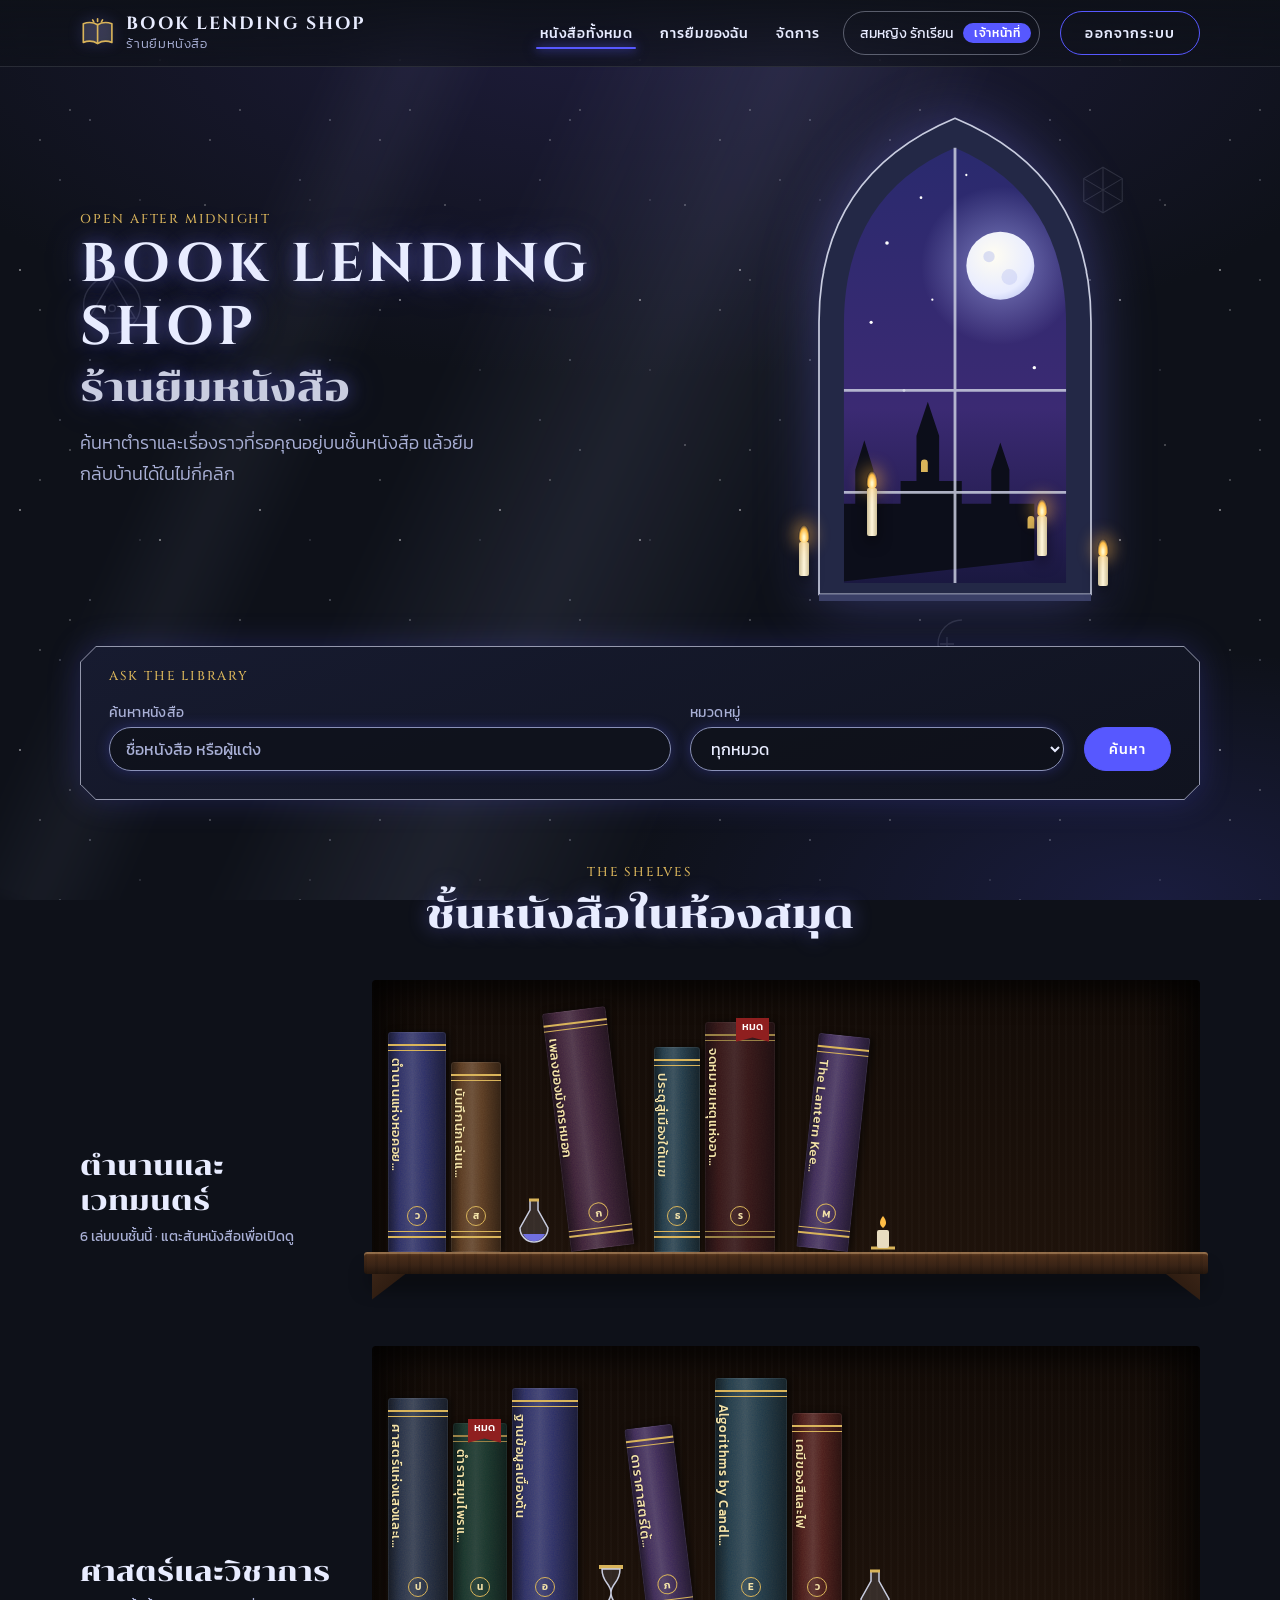
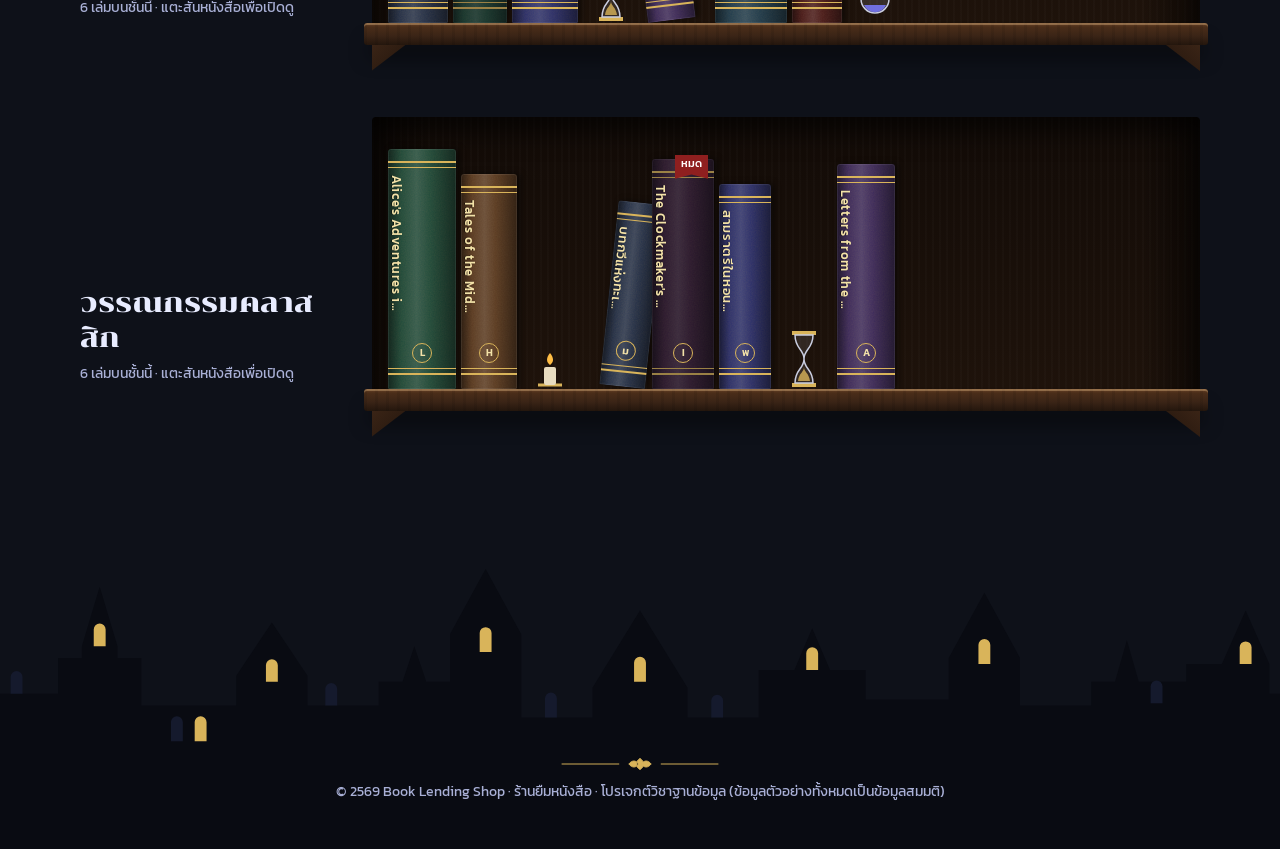
==== prototype/index.html @ 4e880eed "feat(ui): midnight bookshelf redesign, rename to Book Lending Shop Dark night-library theme: arched " ====
<!DOCTYPE html>
<html lang="th">
<head>
  <meta charset="utf-8">
  <meta name="viewport" content="width=device-width, initial-scale=1">
  <title>หนังสือทั้งหมด | Book Lending Shop</title>
  <link rel="preconnect" href="https://fonts.googleapis.com">
  <link rel="preconnect" href="https://fonts.gstatic.com" crossorigin>
  <link href="https://fonts.googleapis.com/css2?family=Charm:wght@400;700&amp;family=Chonburi&amp;family=Cinzel:wght@500;700&amp;family=IM+Fell+English:ital@0;1&amp;family=IM+Fell+English+SC&amp;family=Kanit:wght@300;400;500&amp;family=Special+Elite&amp;family=Taviraj:wght@400;500&amp;display=swap" rel="stylesheet">
  <link rel="stylesheet" href="../assets/css/style.css">
</head>
<body>
<!-- header start -->
<a class="skip-link" href="#main">ข้ามไปยังเนื้อหา</a>
<div class="atmos" aria-hidden="true">
  <div class="stars"></div><div class="stars stars--far"></div><div class="moonbeam"></div>
  <span class="mote" style="--x:8%;--s:3px;--t:38s;--d:-4s;--dx:30px"></span>
  <span class="mote" style="--x:18%;--s:2px;--t:46s;--d:-20s;--dx:-20px"></span>
  <span class="mote" style="--x:30%;--s:3px;--t:52s;--d:-33s;--dx:40px"></span>
  <span class="mote" style="--x:42%;--s:2px;--t:41s;--d:-9s;--dx:-30px"></span>
  <span class="mote" style="--x:55%;--s:4px;--t:58s;--d:-45s;--dx:20px"></span>
  <span class="mote" style="--x:66%;--s:2px;--t:44s;--d:-15s;--dx:50px"></span>
  <span class="mote" style="--x:76%;--s:3px;--t:49s;--d:-27s;--dx:-40px"></span>
  <span class="mote" style="--x:86%;--s:2px;--t:55s;--d:-38s;--dx:25px"></span>
  <span class="mote" style="--x:93%;--s:3px;--t:40s;--d:-6s;--dx:-15px"></span>
  <span class="mote" style="--x:24%;--s:2px;--t:60s;--d:-50s;--dx:35px"></span>
  <svg class="rune" style="--x:6%;--y:30%;--s:70px" viewBox="0 0 64 64"><circle cx="32" cy="32" r="26"/><path d="M32 8 53 44H11z"/><circle cx="32" cy="35" r="3"/></svg>
  <svg class="rune" style="--x:84%;--y:18%;--s:56px;animation-delay:-20s" viewBox="0 0 64 64"><path d="M32 6 54 19v26L32 58 10 45V19z"/><path d="M32 6v52M10 19l44 26M54 19 10 45"/></svg>
  <svg class="rune" style="--x:72%;--y:68%;--s:64px;animation-delay:-40s" viewBox="0 0 64 64"><path d="M40 8a24 24 0 1 0 0 48 18 18 0 1 1 0-48z"/><path d="M18 32h14M25 25v14"/></svg>
  <svg class="rune" style="--x:20%;--y:76%;--s:60px;animation-delay:-55s" viewBox="0 0 64 64"><path d="M32 6 58 32 32 58 6 32z"/><path d="M32 18 46 32 32 46 18 32z"/><path d="M32 6v12M32 46v12"/></svg>
</div>
<header class="site-header">
  <div class="container nav-bar">
    <a class="logo" href="index.html"><svg class="logo-mark" viewBox="0 0 32 32" aria-hidden="true"><path d="M16 8C12 5.5 7 5.5 3 7v17c4-1.5 9-1.5 13 1 4-2.5 9-2.5 13-1V7c-4-1.5-9-1.5-13 1z"/><path d="M16 8v17M16 2.5v2.5M11.5 3.5l1 1.8M20.5 3.5l-1 1.8"/></svg><span class="logo-text">Book Lending Shop<small>ร้านยืมหนังสือ</small></span></a>
    <button class="nav-toggle" type="button" aria-expanded="false" aria-controls="nav-menu" aria-label="เปิด/ปิดเมนู"><svg class="icon" viewBox="0 0 24 24" aria-hidden="true"><path d="M4 6h16M4 12h16M4 18h16"/></svg></button>
    <nav aria-label="เมนูหลัก">
      <ul class="nav-menu" id="nav-menu">
        <li><a href="index.html" aria-current="page">หนังสือทั้งหมด</a></li>
        <li><a href="my-loans.html">การยืมของฉัน</a></li>
        <li><a href="overdue.html">จัดการ</a></li>
        <li><span class="user-name">สมหญิง รักเรียน <span class="role-badge">เจ้าหน้าที่</span></span></li>
        <li><a class="btn btn-outline" href="login.html">ออกจากระบบ</a></li>
      </ul>
    </nav>
  </div>
</header>
<!-- header end -->

<main id="main">
  <div class="container">
    <section class="hero" aria-labelledby="hero-title">
      <div class="hero-text">
        <p class="eyebrow">OPEN AFTER MIDNIGHT</p>
        <h1 id="hero-title"><span class="h1-latin">Book Lending Shop</span><span class="h1-th">ร้านยืมหนังสือ</span></h1>
        <p class="tagline">ค้นหาตำราและเรื่องราวที่รอคุณอยู่บนชั้นหนังสือ แล้วยืมกลับบ้านได้ในไม่กี่คลิก</p>
      </div>
      <div class="hero-window">
        <svg class="window" viewBox="0 0 300 440" role="img" aria-label="หน้าต่างโค้งแหลมมองเห็นพระจันทร์และดวงดาว">
          <defs>
            <linearGradient id="sky" x1="0" y1="0" x2="0" y2="1"><stop offset="0" stop-color="#2a2a6e"/><stop offset=".6" stop-color="#3b2a73"/><stop offset="1" stop-color="#1a1840"/></linearGradient>
            <radialGradient id="moon" cx=".4" cy=".35" r=".8"><stop offset="0" stop-color="#fffdf2"/><stop offset=".7" stop-color="#e8ecff"/><stop offset="1" stop-color="#b9c1ef"/></radialGradient>
            <radialGradient id="halo"><stop offset="0" stop-color="#b9c1ff" stop-opacity=".55"/><stop offset="1" stop-color="#b9c1ff" stop-opacity="0"/></radialGradient>
            <clipPath id="glass"><path d="M52 420V192Q52 78 150 36Q248 78 248 192V420Z"/></clipPath>
          </defs>
          <path d="M30 430V190Q30 60 150 10Q270 60 270 190V430Z" fill="#232846" stroke="#c9cde0" stroke-width="1.5"/>
          <path d="M52 420V192Q52 78 150 36Q248 78 248 192V420Z" fill="url(#sky)"/>
          <g clip-path="url(#glass)">
            <circle cx="190" cy="140" r="70" fill="url(#halo)"/>
            <circle cx="190" cy="140" r="30" fill="url(#moon)"/>
            <circle cx="180" cy="132" r="5" fill="#b9c1ef" opacity=".5"/><circle cx="198" cy="150" r="7" fill="#b9c1ef" opacity=".4"/>
            <g fill="#fff"><circle cx="90" cy="120" r="1.6"/><circle cx="120" cy="80" r="1.2"/><circle cx="76" cy="190" r="1.4"/><circle cx="130" cy="170" r="1"/><circle cx="225" cy="75" r="1.4"/><circle cx="105" cy="250" r="1.2"/><circle cx="220" cy="230" r="1.5"/><circle cx="160" cy="60" r="1"/></g>
            <path d="M40 420V350h22v-30l8-26 8 26v30h24v-20h14v-40l10-30 10 30v40h20v20h26v-30l8-24 8 24v30h22v50z" fill="#0c0e1a"/>
            <path d="M120 322v-8a3 3 0 0 1 6 0v8zM214 372v-8a3 3 0 0 1 6 0v8z" fill="#d9b45a"/>
          </g>
          <g fill="none" stroke="#c9cde0" stroke-width="2.5" opacity=".85"><path d="M150 36V420M52 250H248M52 340H248"/></g>
          <path d="M30 430h240v6H30z" fill="#3a3f66"/>
        </svg>
        <span class="candle" style="--x:4%;--b:6%;--h:34px;--d:0s" aria-hidden="true"><i></i></span>
        <span class="candle" style="--x:24%;--b:14%;--h:48px;--d:-2s" aria-hidden="true"><i></i></span>
        <span class="candle" style="--x:74%;--b:10%;--h:40px;--d:-4s" aria-hidden="true"><i></i></span>
        <span class="candle" style="--x:92%;--b:4%;--h:30px;--d:-1s" aria-hidden="true"><i></i></span>
      </div>
    </section>

    <form class="ask frame-silver" action="index.html" method="get" aria-label="ค้นหาหนังสือ">
      <p class="eyebrow">Ask the library</p>
      <div class="field">
        <label for="q">ค้นหาหนังสือ</label>
        <input type="text" id="q" name="q" placeholder="ชื่อหนังสือ หรือผู้แต่ง">
      </div>
      <div class="field">
        <label for="category">หมวดหมู่</label>
        <select id="category" name="category"><option value="">ทุกหมวด</option><option>นิยายแฟนตาซี</option><option>วิทยาศาสตร์</option><option>ประวัติศาสตร์</option><option>วรรณกรรมคลาสสิก</option><option>คอมพิวเตอร์</option></select>
      </div>
      <button type="submit" class="btn btn-primary btn-magic">ค้นหา</button>
    </form>

    <div class="section-head">
      <p class="eyebrow">The Shelves</p>
      <h2 id="catalogue-title">ชั้นหนังสือในห้องสมุด</h2>
      <p class="scroll-hint">เลื่อนดูชั้นหนังสือ &rarr;</p>
    </div>
      <section class="shelf-block" aria-labelledby="shelf-1">
        <div class="shelf-head">
          <h2 id="shelf-1">ตำนานและเวทมนตร์</h2>
          <p>6 เล่มบนชั้นนี้ &middot; แตะสันหนังสือเพื่อเปิดดู</p>
        </div>
        <div class="shelf">
          <div class="shelf-scroll">
          <ul class="books">
            <li><button type="button" class="spine" style="--w:58px;--h:220px;--c:#2b2f6b" aria-label="ตำนานแห่งหอคอยดารา — วิชัย ภูมิรักษ์" data-title="ตำนานแห่งหอคอยดารา" data-author="วิชัย ภูมิรักษ์" data-category="นิยายแฟนตาซี" data-available="2" data-total="3" data-blurb="หอคอยที่จุดไฟทุกคืนด้วยแสงดาว และเด็กหนุ่มผู้ได้รับกุญแจเล่มสุดท้าย"><span class="s-title">ตำนานแห่งหอคอยดารา</span><span class="s-init" aria-hidden="true">ว</span></button></li>
            <li><button type="button" class="spine" style="--w:50px;--h:190px;--c:#5a3a22" aria-label="บันทึกนักเล่นแร่แปรธาตุ — สุรีย์ แก้วมณี" data-title="บันทึกนักเล่นแร่แปรธาตุ" data-author="สุรีย์ แก้วมณี" data-category="ประวัติศาสตร์" data-available="3" data-total="4" data-blurb="สมุดจดสูตรและความล้มเหลวของนักเล่นแร่ตลอดสามสิบปี"><span class="s-title">บันทึกนักเล่นแร่แปรธาตุ</span><span class="s-init" aria-hidden="true">ส</span></button></li>
            <li class="decor" aria-hidden="true"><svg viewBox="0 0 40 56" aria-hidden="true"><path d="M16 4h8v10l10 18a14 14 0 0 1-28 0l10-18z" fill="rgba(232,236,255,.12)" stroke="#c9cde0" stroke-width="1.5"/><path d="M9 38a12 12 0 0 0 22 0z" fill="#7a7bff" opacity=".85"/><path d="M15 4h10" stroke="#d9b45a" stroke-width="3"/></svg></li>
            <li><button type="button" class="spine lean-l" style="--w:64px;--h:240px;--c:#3b1f3a" aria-label="เพลงของมังกรหมอก — เกศินี วงศ์ไพร" data-title="เพลงของมังกรหมอก" data-author="เกศินี วงศ์ไพร" data-category="นิยายแฟนตาซี" data-available="1" data-total="2" data-blurb="มังกรตัวเล็กที่ร้องเพลงเรียกหมอกมาปกคลุมหุบเขา"><span class="s-title">เพลงของมังกรหมอก</span><span class="s-init" aria-hidden="true">ก</span></button></li>
            <li><button type="button" class="spine" style="--w:46px;--h:205px;--c:#1f3b4d" aria-label="ประตูสู่เมืองใต้เมฆ — ธนากร สุขเสริม" data-title="ประตูสู่เมืองใต้เมฆ" data-author="ธนากร สุขเสริม" data-category="นิยายแฟนตาซี" data-available="3" data-total="3" data-blurb="บันไดวนที่ไม่มีที่สิ้นสุดพาเด็กสามคนขึ้นไปสู่เมืองลอยฟ้า"><span class="s-title">ประตูสู่เมืองใต้เมฆ</span><span class="s-init" aria-hidden="true">ธ</span></button></li>
            <li><button type="button" class="spine is-out" style="--w:70px;--h:230px;--c:#4a1a1a" aria-label="จดหมายเหตุแห่งอาณาจักรลืม — รัชนี ศรีสุข (ถูกยืมหมด)" data-title="จดหมายเหตุแห่งอาณาจักรลืม" data-author="รัชนี ศรีสุข" data-category="ประวัติศาสตร์" data-available="0" data-total="2" data-blurb="บันทึกของอาณาจักรที่แผนที่ไม่เคยกล่าวถึง"><span class="s-title">จดหมายเหตุแห่งอาณาจักรลืม</span><span class="s-init" aria-hidden="true">ร</span><span class="ribbon" aria-hidden="true">หมด</span></button></li>
            <li><button type="button" class="spine lean-r" style="--w:52px;--h:215px;--c:#3d2a5c" aria-label="The Lantern Keeper&#x27;s Tale — Marina Holt" data-title="The Lantern Keeper&#x27;s Tale" data-author="Marina Holt" data-category="นิยายแฟนตาซี" data-available="1" data-total="3" data-blurb="A keeper of lanterns follows a light that moves against the wind."><span class="s-title">The Lantern Keeper&#x27;s Tale</span><span class="s-init" aria-hidden="true">M</span></button></li>
            <li class="decor" aria-hidden="true"><svg viewBox="0 0 40 44" aria-hidden="true"><path d="M8 40h24" stroke="#d9b45a" stroke-width="3"/><rect x="14" y="22" width="12" height="18" rx="2" fill="#e8dcc0"/><path class="flame" d="M20 8c4 5 4 9 0 12-4-3-4-7 0-12z" fill="#ffbd45"/></svg></li>
          </ul>
          </div>
          <div class="plank" aria-hidden="true"></div>
        </div>
      </section>
      <section class="shelf-block" aria-labelledby="shelf-2">
        <div class="shelf-head">
          <h2 id="shelf-2">ศาสตร์และวิชาการ</h2>
          <p>6 เล่มบนชั้นนี้ &middot; แตะสันหนังสือเพื่อเปิดดู</p>
        </div>
        <div class="shelf">
          <div class="shelf-scroll">
          <ul class="books">
            <li><button type="button" class="spine" style="--w:60px;--h:225px;--c:#243049" aria-label="ศาสตร์แห่งแสงและเงา — ปรีชา ทองดี" data-title="ศาสตร์แห่งแสงและเงา" data-author="ปรีชา ทองดี" data-category="วิทยาศาสตร์" data-available="1" data-total="2" data-blurb="ทำไมเงาจึงยาวขึ้นยามเย็น และแสงเดินทางอย่างไร"><span class="s-title">ศาสตร์แห่งแสงและเงา</span><span class="s-init" aria-hidden="true">ป</span></button></li>
            <li><button type="button" class="spine is-out" style="--w:54px;--h:200px;--c:#1f4a3a" aria-label="ตำราสมุนไพรแห่งป่าลึก — นภา ชัยวัฒน์ (ถูกยืมหมด)" data-title="ตำราสมุนไพรแห่งป่าลึก" data-author="นภา ชัยวัฒน์" data-category="วิทยาศาสตร์" data-available="0" data-total="2" data-blurb="ภาพวาดมือของพืชสมุนไพรกว่าร้อยชนิด พร้อมวิธีสังเกต"><span class="s-title">ตำราสมุนไพรแห่งป่าลึก</span><span class="s-init" aria-hidden="true">น</span><span class="ribbon" aria-hidden="true">หมด</span></button></li>
            <li><button type="button" class="spine" style="--w:66px;--h:235px;--c:#2b2f6b" aria-label="ฐานข้อมูลเบื้องต้น — อรทัย สายชล" data-title="ฐานข้อมูลเบื้องต้น" data-author="อรทัย สายชล" data-category="คอมพิวเตอร์" data-available="2" data-total="5" data-blurb="ตาราง คีย์ และคำสั่ง SQL แรกๆ สำหรับผู้เริ่มต้น"><span class="s-title">ฐานข้อมูลเบื้องต้น</span><span class="s-init" aria-hidden="true">อ</span></button></li>
            <li class="decor" aria-hidden="true"><svg viewBox="0 0 40 60" aria-hidden="true"><path d="M8 4h24M8 56h24" stroke="#d9b45a" stroke-width="4"/><path d="M11 6c0 14 9 14 9 24S11 40 11 54h18c0-14-9-14-9-24s9-10 9-24z" fill="rgba(232,236,255,.1)" stroke="#c9cde0" stroke-width="1.5"/><path d="M14 52c1-8 6-9 6-14 0 5 5 6 6 14z" fill="#d9b45a" opacity=".8"/></svg></li>
            <li><button type="button" class="spine lean-l" style="--w:48px;--h:195px;--c:#3d2a5c" aria-label="ดาราศาสตร์ใต้แสงจันทร์ — ภาณุ เจริญสุข" data-title="ดาราศาสตร์ใต้แสงจันทร์" data-author="ภาณุ เจริญสุข" data-category="วิทยาศาสตร์" data-available="2" data-total="3" data-blurb="คู่มือดูดาวด้วยตาเปล่าในคืนที่พระจันทร์เต็มดวง"><span class="s-title">ดาราศาสตร์ใต้แสงจันทร์</span><span class="s-init" aria-hidden="true">ภ</span></button></li>
            <li><button type="button" class="spine" style="--w:72px;--h:245px;--c:#1f3b4d" aria-label="Algorithms by Candlelight — Elena Voss" data-title="Algorithms by Candlelight" data-author="Elena Voss" data-category="คอมพิวเตอร์" data-available="1" data-total="2" data-blurb="Sorting, searching and other small spells for the curious coder."><span class="s-title">Algorithms by Candlelight</span><span class="s-init" aria-hidden="true">E</span></button></li>
            <li><button type="button" class="spine" style="--w:50px;--h:210px;--c:#4a1a1a" aria-label="เคมีของสีและไฟ — วรรณา ใจกว้าง" data-title="เคมีของสีและไฟ" data-author="วรรณา ใจกว้าง" data-category="วิทยาศาสตร์" data-available="3" data-total="3" data-blurb="ทำไมดอกไม้ไฟจึงมีหลายสี และสีย้อมผ้าทำมาจากอะไร"><span class="s-title">เคมีของสีและไฟ</span><span class="s-init" aria-hidden="true">ว</span></button></li>
            <li class="decor" aria-hidden="true"><svg viewBox="0 0 40 56" aria-hidden="true"><path d="M16 4h8v10l10 18a14 14 0 0 1-28 0l10-18z" fill="rgba(232,236,255,.12)" stroke="#c9cde0" stroke-width="1.5"/><path d="M9 38a12 12 0 0 0 22 0z" fill="#7a7bff" opacity=".85"/><path d="M15 4h10" stroke="#d9b45a" stroke-width="3"/></svg></li>
          </ul>
          </div>
          <div class="plank" aria-hidden="true"></div>
        </div>
      </section>
      <section class="shelf-block" aria-labelledby="shelf-3">
        <div class="shelf-head">
          <h2 id="shelf-3">วรรณกรรมคลาสสิก</h2>
          <p>6 เล่มบนชั้นนี้ &middot; แตะสันหนังสือเพื่อเปิดดู</p>
        </div>
        <div class="shelf">
          <div class="shelf-scroll">
          <ul class="books">
            <li><button type="button" class="spine" style="--w:68px;--h:240px;--c:#1f4a3a" aria-label="Alice&#x27;s Adventures in Wonderland — Lewis Carroll" data-title="Alice&#x27;s Adventures in Wonderland" data-author="Lewis Carroll" data-category="วรรณกรรมคลาสสิก" data-available="1" data-total="4" data-blurb="หลุมกระต่ายที่พาเด็กหญิงไปพบโลกที่กลับหัวกลับหาง"><span class="s-title">Alice&#x27;s Adventures in Wonderland</span><span class="s-init" aria-hidden="true">L</span></button></li>
            <li><button type="button" class="spine" style="--w:56px;--h:215px;--c:#5a3a22" aria-label="Tales of the Midnight Court — Henry Alder" data-title="Tales of the Midnight Court" data-author="Henry Alder" data-category="วรรณกรรมคลาสสิก" data-available="2" data-total="2" data-blurb="Stories whispered between the last clock chime and dawn."><span class="s-title">Tales of the Midnight Court</span><span class="s-init" aria-hidden="true">H</span></button></li>
            <li class="decor" aria-hidden="true"><svg viewBox="0 0 40 44" aria-hidden="true"><path d="M8 40h24" stroke="#d9b45a" stroke-width="3"/><rect x="14" y="22" width="12" height="18" rx="2" fill="#e8dcc0"/><path class="flame" d="M20 8c4 5 4 9 0 12-4-3-4-7 0-12z" fill="#ffbd45"/></svg></li>
            <li><button type="button" class="spine lean-r" style="--w:46px;--h:185px;--c:#243049" aria-label="บทกวีแห่งทะเลสาบเงิน — มนัส พิมพ์ทอง" data-title="บทกวีแห่งทะเลสาบเงิน" data-author="มนัส พิมพ์ทอง" data-category="วรรณกรรมคลาสสิก" data-available="1" data-total="2" data-blurb="รวมบทกวีว่าด้วยผิวน้ำ แสงเดือน และคนพายเรือ"><span class="s-title">บทกวีแห่งทะเลสาบเงิน</span><span class="s-init" aria-hidden="true">ม</span></button></li>
            <li><button type="button" class="spine is-out" style="--w:62px;--h:230px;--c:#3b1f3a" aria-label="The Clockmaker&#x27;s Daughter — Ivy Marlowe (ถูกยืมหมด)" data-title="The Clockmaker&#x27;s Daughter" data-author="Ivy Marlowe" data-category="วรรณกรรมคลาสสิก" data-available="0" data-total="1" data-blurb="A girl who can hear every clock in the city, and one that has stopped."><span class="s-title">The Clockmaker&#x27;s Daughter</span><span class="s-init" aria-hidden="true">I</span><span class="ribbon" aria-hidden="true">หมด</span></button></li>
            <li><button type="button" class="spine" style="--w:52px;--h:205px;--c:#2b2f6b" aria-label="สามราตรีในหอนาฬิกา — พิชญา อัศวิน" data-title="สามราตรีในหอนาฬิกา" data-author="พิชญา อัศวิน" data-category="วรรณกรรมคลาสสิก" data-available="2" data-total="3" data-blurb="สามคืนที่เด็กกลุ่มหนึ่งถูกลืมไว้ในหอนาฬิกาเก่า"><span class="s-title">สามราตรีในหอนาฬิกา</span><span class="s-init" aria-hidden="true">พ</span></button></li>
            <li class="decor" aria-hidden="true"><svg viewBox="0 0 40 60" aria-hidden="true"><path d="M8 4h24M8 56h24" stroke="#d9b45a" stroke-width="4"/><path d="M11 6c0 14 9 14 9 24S11 40 11 54h18c0-14-9-14-9-24s9-10 9-24z" fill="rgba(232,236,255,.1)" stroke="#c9cde0" stroke-width="1.5"/><path d="M14 52c1-8 6-9 6-14 0 5 5 6 6 14z" fill="#d9b45a" opacity=".8"/></svg></li>
            <li><button type="button" class="spine" style="--w:58px;--h:225px;--c:#3d2a5c" aria-label="Letters from the Northern Lights — Astrid Nilsen" data-title="Letters from the Northern Lights" data-author="Astrid Nilsen" data-category="วรรณกรรมคลาสสิก" data-available="1" data-total="2" data-blurb="Postcards sent from a village where the sky never sleeps."><span class="s-title">Letters from the Northern Lights</span><span class="s-init" aria-hidden="true">A</span></button></li>
          </ul>
          </div>
          <div class="plank" aria-hidden="true"></div>
        </div>
      </section>
  </div>

<dialog class="book-dialog" aria-labelledby="bd-title">
  <div class="open-book">
    <div class="bd-cover" aria-hidden="true"><span id="bd-cover-title"></span></div>
    <div class="bd-page paper">
      <p class="eyebrow">Book Lending Shop</p>
      <h2 id="bd-title"></h2>
      <p class="meta" id="bd-author"></p>
      <p id="bd-blurb"></p>
      <p><span class="stamp stamp--ok" id="bd-stamp"></span></p>
      <div class="actions">
        <button type="button" class="btn btn-primary btn-magic" id="bd-borrow">ยืมหนังสือ</button>
        <button type="button" class="btn btn-outline" id="bd-close">ปิด</button>
      </div>
    </div>
  </div>
</dialog>
</main>

<!-- footer start -->
<footer class="site-footer">
  <svg class="skyline" viewBox="0 0 1200 160" preserveAspectRatio="xMidYMax slice" aria-hidden="true">
    <path d="M0 160V110H40V90L50 60 60 90V110H110V80H130V70L145 20 160 70V80H180V120H260V95L290 50 320 95V120H380V100H400L410 70 420 100H440V60L470 5 500 60V130H560V105L600 40 640 105V130H700V90H730L745 55 760 90H790V115H860V80L890 25 920 80V120H980V100H1000L1010 65 1020 100H1060V85H1090L1110 40 1130 85V110H1200V160Z"/>
    <path class="win" d="M70 110v-14a5 5 0 0 1 10 0v14zM205 150v-16a5 5 0 0 1 10 0v16zM335 120v-14a5 5 0 0 1 10 0v14zM520 130v-16a5 5 0 0 1 10 0v16zM660 130v-14a5 5 0 0 1 10 0v14zM1030 118v-14a5 5 0 0 1 10 0v14z"/>
    <path class="lit" style="--d:0s" d="M465 75v-16a5 5 0 0 1 10 0v16zM595 100v-16a5 5 0 0 1 10 0v16z"/>
    <path class="lit" style="--d:-2s" d="M140 70v-14a5 5 0 0 1 10 0v14zM885 85v-16a5 5 0 0 1 10 0v16zM1105 85v-14a5 5 0 0 1 10 0v14z"/>
    <path class="lit" style="--d:-3.5s" d="M285 100v-14a5 5 0 0 1 10 0v14zM740 90v-14a5 5 0 0 1 10 0v14zM225 150v-16a5 5 0 0 1 10 0v16z"/>
  </svg>
  <div class="foot-strip">
    <div class="container">
      <svg class="flourish" viewBox="0 0 200 20" aria-hidden="true"><path d="M2 10h72M126 10h72"/><path d="M100 3c-6 4-6 10 0 14 6-4 6-10 0-14zM86 10c4-5 9-5 12 0-3 5-8 5-12 0zM114 10c-4-5-9-5-12 0 3 5 8 5 12 0z"/></svg>
      <p>&copy; 2569 Book Lending Shop &middot; ร้านยืมหนังสือ &middot; โปรเจกต์วิชาฐานข้อมูล (ข้อมูลตัวอย่างทั้งหมดเป็นข้อมูลสมมติ)</p>
    </div>
  </div>
</footer>
<!-- footer end -->
<script src="../assets/js/app.js"></script>
</body>
</html>
---- assets/css/style.css ----
/* ===== style.css : Book Lending Shop (ร้านยืมหนังสือ) "ห้องสมุดยามเที่ยงคืน" =====
   โลกรอบๆ เป็นกลางคืนสีกรมท่า ส่วนวัตถุกระดาษ (จดหมาย บัตรยืม ตราประทับ) ยังเป็นกระดาษเหมือนเดิม
   กติกา: เนื้อหาสำคัญต้องมองเห็นได้แม้แอนิเมชันไม่ทำงาน เอฟเฟกต์ที่ค่อยๆ จางใช้กับของตกแต่งเท่านั้น */

/* ----- 1) ตัวแปร ----- */
:root {
  /* ฉากกลางคืน */
  --night: #0e1119; --night-2: #161a2b; --indigo: #1f1d3d;
  --violet: #5758ff; --violet-glow: rgba(120, 120, 255, .45);
  --moon: #e8ecff; --mist: #a9b0d6; --silver: #c9cde0; --link: #aab0ff;
  --gold: #d9b45a; --wood-1: #3a2416; --wood-2: #24160d;
  /* วัตถุกระดาษ */
  --paper: #f4ead5; --paper-deep: #e9dbb8; --paper-edge: #d8c497; --sheet: #fbf5e6;
  --ink: #2a1f14; --ink-soft: #5b4a36;
  --crimson: #7b1e1e; --crimson-tint: #f3dcd2; --forest: #1f4a3a; --navy: #1b2a44; --rule-blue: #9fb0c4;
  --gold-paper: #b8892b; /* เส้นตกแต่งบนกระดาษเท่านั้น ห้ามใช้เป็นตัวอักษร */
  --gold-foil: linear-gradient(100deg, #8a6420, #e7c46a 50%, #8a6420);
  /* ฟอนต์ */
  --f-ui: "Kanit", sans-serif;
  --f-head: "Chonburi", serif;
  --f-latin: "Cinzel", serif;
  --f-display: "IM Fell English", "Chonburi", serif;
  --f-sc: "IM Fell English SC", "Taviraj", serif;
  --f-paper: "Taviraj", serif;
  --f-hand: "Charm", "Taviraj", cursive;
  --f-type: "Special Elite", "Taviraj", monospace;
  --noise: url("data:image/svg+xml,%3Csvg xmlns='http://www.w3.org/2000/svg' width='120' height='120'%3E%3Cfilter id='n'%3E%3CfeTurbulence type='fractalNoise' baseFrequency='.8' numOctaves='2'/%3E%3CfeColorMatrix values='0 0 0 0 .35 0 0 0 0 .25 0 0 0 0 .1 0 0 0 .5 0'/%3E%3C/filter%3E%3Crect width='120' height='120' filter='url(%23n)' opacity='.3'/%3E%3C/svg%3E");
  --corner: url("data:image/svg+xml,%3Csvg xmlns='http://www.w3.org/2000/svg' viewBox='0 0 40 40'%3E%3Cpath d='M3 38V14Q3 3 14 3H38M9 38V17Q9 9 17 9H38M15 15q7 0 7 7t-7 6q-4-1-3-5' fill='none' stroke='%23000' stroke-width='2' stroke-linecap='round'/%3E%3C/svg%3E");
}

/* ----- 2) พื้นฐาน ----- */
*, *::before, *::after { box-sizing: border-box; }
html { -webkit-text-size-adjust: 100%; }
body { margin: 0; min-height: 100vh; display: flex; flex-direction: column; font: 400 16px/1.7 var(--f-ui); color: var(--moon); background: var(--night); }
main { position: relative; z-index: 1; flex: 1; padding-bottom: 2rem; overflow-x: clip; } /* กันแสงเรืองของจดหมายล้นขอบจอ */
.container { width: min(1120px, 100% - 2rem); margin-inline: auto; }
h1, h2, h3 { font-family: var(--f-head); font-weight: 400; line-height: 1.3; margin: 0 0 .6rem; }
p { margin: 0 0 .8rem; }
a { color: var(--link); text-underline-offset: 3px; }
a:hover { color: #fff; }
.icon { width: 1.2em; height: 1.2em; fill: none; stroke: currentColor; stroke-width: 1.8; stroke-linecap: round; stroke-linejoin: round; flex: none; }
:focus-visible { outline: 2px solid var(--violet); outline-offset: 3px; }
.skip-link { position: absolute; left: .5rem; top: -4rem; background: var(--moon); color: var(--night); padding: .6rem 1rem; z-index: 100; border-radius: 30px; }
.skip-link:focus { top: .5rem; }
.typed { font-family: var(--f-type); }
.eyebrow { margin: 0 0 .4rem; font: 500 .8rem var(--f-latin); letter-spacing: .14em; text-transform: uppercase; color: var(--gold); }
.tag { display: inline-block; padding: .15rem .9rem; border: 1px solid rgba(201, 205, 224, .55); border-radius: 30px; font: 500 .75rem var(--f-latin); letter-spacing: .14em; text-transform: uppercase; color: var(--moon); }
.page-title { font-size: clamp(1.8rem, 4vw, 2.5rem); margin: 0 0 1rem; text-shadow: 0 0 20px var(--violet-glow); }
.margin-note { margin: 0 0 1rem; color: var(--mist); }
.count-line { margin: 0 0 .6rem; color: var(--mist); }

/* ----- 3) บรรยากาศกลางคืน (ชั้นคงที่ด้านหลังทุกหน้า คลิกทะลุได้) ----- */
.atmos { position: fixed; inset: 0; z-index: 0; overflow: hidden; pointer-events: none;
  background: radial-gradient(ellipse 90% 60% at 50% 0%, var(--indigo), transparent 70%), radial-gradient(ellipse 60% 40% at 90% 100%, rgba(87, 88, 255, .16), transparent 70%), var(--night); }
.stars { position: absolute; inset: 0; opacity: .75; animation: twinkle 5s ease-in-out infinite alternate; background-size: 240px 240px;
  background-image: radial-gradient(1.5px 1.5px at 20px 30px, #fff, transparent), radial-gradient(1px 1px at 90px 120px, var(--moon), transparent), radial-gradient(1.5px 1.5px at 160px 60px, #fff, transparent), radial-gradient(1px 1px at 60px 180px, var(--silver), transparent), radial-gradient(1px 1px at 205px 205px, #fff, transparent); }
.stars--far { background-size: 170px 170px; background-position: 50px 80px; opacity: .4; animation-duration: 7s; animation-delay: -3s; }
.moonbeam { position: absolute; top: -20%; left: 55%; width: 30vw; min-width: 220px; height: 150%; transform: rotate(24deg); transform-origin: top center; filter: blur(8px);
  background: linear-gradient(90deg, transparent, rgba(190, 200, 255, .09) 50%, transparent); }
.moonbeam::after { content: ""; position: absolute; inset: 0 auto 0 -60%; width: 40%; background: linear-gradient(90deg, transparent, rgba(190, 200, 255, .05) 50%, transparent); }
.mote { position: absolute; left: var(--x); bottom: -10px; width: var(--s); height: var(--s); border-radius: 50%; background: var(--moon); box-shadow: 0 0 6px var(--moon); opacity: 0; animation: mote var(--t) linear infinite; animation-delay: var(--d); }
.rune { position: absolute; left: var(--x); top: var(--y); width: var(--s); height: var(--s); fill: none; stroke: var(--silver); stroke-width: 1.3; opacity: .15; animation: rune-drift 70s ease-in-out infinite alternate; }

/* ----- 4) หัวเว็บ: แถบโปร่งเกือบทึบ ติดบนสุด ----- */
.site-header { position: sticky; top: 0; z-index: 20; border-bottom: 1px solid rgba(201, 205, 224, .14); background: linear-gradient(180deg, rgba(14, 17, 25, .95), rgba(14, 17, 25, .6)); -webkit-backdrop-filter: blur(8px); backdrop-filter: blur(8px); }
.nav-bar { position: relative; display: flex; align-items: center; justify-content: space-between; gap: .5rem 1rem; padding-block: .7rem; }
.logo { display: flex; align-items: center; gap: .7rem; min-height: 44px; text-decoration: none; color: var(--moon); }
.logo-mark { width: 2.2rem; height: 2.2rem; fill: rgba(232, 236, 255, .14); stroke: var(--gold); stroke-width: 1.5; stroke-linecap: round; stroke-linejoin: round; filter: drop-shadow(0 0 7px var(--violet-glow)); }
.logo-text { font: 700 1.1rem/1.15 var(--f-latin); letter-spacing: .12em; text-transform: uppercase; }
.logo-text small { display: block; font: 300 .8rem var(--f-ui); letter-spacing: .05em; text-transform: none; color: var(--mist); }
.nav-menu { list-style: none; margin: 0; padding: 0; display: flex; align-items: center; gap: .2rem 1.3rem; }
.nav-menu a:not(.btn) { position: relative; display: inline-flex; align-items: center; min-height: 44px; padding-inline: .2rem; font: 500 .9rem var(--f-ui); letter-spacing: .06em; color: var(--moon); text-decoration: none; }
.nav-menu a:not(.btn)::after { content: ""; position: absolute; left: 0; right: 0; bottom: 6px; height: 2px; border-radius: 2px; background: var(--violet); box-shadow: 0 0 10px var(--violet), 0 0 20px var(--violet-glow); transform: scaleX(0); transition: transform .25s; }
.nav-menu a:not(.btn):hover::after, .nav-menu a[aria-current="page"]::after { transform: scaleX(1); }
.user-name { display: inline-flex; align-items: center; gap: .6rem; min-height: 44px; padding: .2rem .45rem .2rem 1rem; border: 1px solid rgba(201, 205, 224, .4); border-radius: 30px; font: 400 .9rem var(--f-ui); }
.role-badge { padding: .05rem .7rem; border-radius: 30px; font: 500 .72rem var(--f-ui); letter-spacing: .05em; color: #fff; background: var(--violet); }
.nav-toggle { display: none; min-width: 44px; min-height: 44px; align-items: center; justify-content: center; color: var(--moon); background: transparent; border: 1px solid var(--violet); border-radius: 30px; cursor: pointer; }

/* ----- 5) ปุ่ม: เม็ดยาสีม่วง (หลัก) และเส้นขอบม่วง (รอง) ----- */
.btn { display: inline-flex; align-items: center; justify-content: center; gap: .5rem; min-height: 44px; padding: .5rem 1.5rem; font: 500 .9rem var(--f-ui); letter-spacing: .08em; text-transform: uppercase; white-space: nowrap; text-decoration: none; border-radius: 30px; border: 1.5px solid transparent; cursor: pointer; transition: transform .2s, box-shadow .2s, background .2s; }
.btn:hover { transform: translateY(-1px); }
.btn-primary { color: #fff; background: var(--violet); border-color: var(--violet); }
.btn-primary:hover { color: #fff; box-shadow: 0 0 0 3px rgba(87, 88, 255, .25), 0 0 22px var(--violet-glow); }
.btn-outline { color: var(--moon); background: transparent; border-color: var(--violet); }
.btn-outline:hover { color: #fff; background: rgba(87, 88, 255, .2); box-shadow: 0 0 16px var(--violet-glow); }
.btn:disabled, .btn[disabled] { cursor: not-allowed; color: var(--mist); background: transparent; border: 1.5px dashed var(--mist); box-shadow: none; transform: none; }
.btn-block { width: 100%; }
.spark { position: fixed; width: 7px; height: 7px; border-radius: 50%; background: var(--gold); box-shadow: 0 0 8px var(--gold); pointer-events: none; z-index: 99; animation: spark-out .7s ease-out forwards; }
.spark--violet { background: #8f90ff; box-shadow: 0 0 8px var(--violet); }

/* ----- 6) ฟอร์มบนฉากมืด (ช่องค้นหา) ----- */
.field { margin-bottom: 1.1rem; }
label { display: block; margin-bottom: .25rem; font: 400 .9rem var(--f-ui); letter-spacing: .03em; color: var(--mist); }
input, select { width: 100%; min-height: 44px; padding: .5rem 1rem; font: 400 1rem var(--f-ui); color: var(--moon); background: rgba(14, 17, 25, .75); border: 1px solid #8a91b8; border-radius: 30px; color-scheme: dark; }
input::placeholder { color: var(--mist); opacity: 1; }
input:focus-visible, select:focus-visible { border-color: var(--violet); box-shadow: 0 0 0 3px var(--violet-glow); }
.hint, .field-error { margin: .2rem 0 0; font-size: .9rem; }
.field-error { display: flex; gap: .4rem; align-items: center; color: var(--crimson); font-weight: 500; }
.alert { display: flex; gap: .6rem; align-items: flex-start; margin-bottom: 1.2rem; padding: .7rem .9rem; font-weight: 500; color: var(--crimson); background: var(--crimson-tint); border: 1px solid var(--crimson); }
.form-foot { margin: 1rem 0 0; text-align: center; }
.form-foot a { display: inline-flex; align-items: center; min-height: 44px; padding-inline: .3rem; }

/* ----- 7) กรอบ: เงินบางๆ มุมตัด (บนฉากมืด) และกรอบทองสองชั้น (บนกระดาษ) ----- */
.frame-silver { --n: 16px; position: relative; isolation: isolate; padding: 1.6rem; filter: drop-shadow(0 0 16px rgba(87, 88, 255, .22)); }
.frame-silver::before, .frame-silver::after { content: ""; position: absolute; z-index: -1;
  clip-path: polygon(var(--n) 0, calc(100% - var(--n)) 0, 100% var(--n), 100% calc(100% - var(--n)), calc(100% - var(--n)) 100%, var(--n) 100%, 0 calc(100% - var(--n)), 0 var(--n)); }
.frame-silver::before { inset: 0; background: var(--silver); opacity: .7; }
.frame-silver::after { --n: 15px; inset: 1px; background: linear-gradient(160deg, #171b30, #10131f); }
.frame { position: relative; border: 1px solid var(--gold-paper); outline: 1px solid var(--gold-paper); outline-offset: -6px; }
.frame::before, .frame::after { content: ""; position: absolute; width: 34px; height: 34px; background: var(--gold-foil); pointer-events: none; -webkit-mask: var(--corner) center / contain no-repeat; mask: var(--corner) center / contain no-repeat; }
.frame::before { top: 8px; left: 8px; }
.frame::after { bottom: 8px; right: 8px; transform: rotate(180deg); }

/* ----- 8) วัตถุกระดาษ (.paper): ใช้สีหมึกบนกระดาษ ไม่ใช้สีฉากมืด ----- */
.paper { color: var(--ink); font-family: var(--f-paper); font-size: 1.0625rem; }
.paper a { color: var(--navy); }
.paper a:hover { color: var(--crimson); }
.paper :focus-visible { outline-color: var(--navy); }
.paper label { font: 500 .95rem var(--f-paper); color: var(--ink-soft); }
.paper input, .paper select { padding: .4rem .2rem; font: 400 1.05rem var(--f-paper); color: var(--ink); background: transparent; border: 0; border-bottom: 1.5px solid var(--ink-soft); border-radius: 0; color-scheme: light; }
.paper input::placeholder { color: var(--ink-soft); }
.paper input:focus-visible, .paper select:focus-visible { background: rgba(255, 255, 255, .45); box-shadow: none; }
.paper option { background: var(--sheet); color: var(--ink); }
.paper .eyebrow { color: var(--ink-soft); }
.paper .margin-note { font: 700 1.35rem/1.4 var(--f-hand); color: var(--navy); transform: rotate(-1deg); margin: .4rem 0 1rem; }
.paper .hint { font: 700 1.2rem/1.3 var(--f-hand); color: var(--navy); transform: rotate(-1deg); transform-origin: left; }
.paper .has-error input { border-bottom-color: var(--crimson); }
.paper .btn-primary { color: var(--paper); background: radial-gradient(circle at 30% 22%, #9a2c2a, var(--crimson) 55%, #561212) var(--crimson); border-color: transparent; box-shadow: inset 0 1px 0 rgba(255, 255, 255, .28), inset 0 -3px 5px rgba(0, 0, 0, .35), 0 2px 5px rgba(42, 31, 20, .4); }
.paper .btn-primary:hover { color: #fff; filter: brightness(1.12); }
.paper .btn-outline { color: var(--ink); border-color: var(--ink); }
.paper .btn-outline:hover { color: var(--ink); background: var(--paper-deep); box-shadow: none; }
.skip-link:hover { color: var(--night); }
.paper .btn:disabled { color: var(--ink-soft); background: var(--paper-deep); border: 1.5px dashed var(--ink-soft); filter: none; }

/* ----- 9) ตราประทับสถานะ (วางบนกระดาษเท่านั้น) ----- */
.stamp { display: inline-block; margin: 4px; padding: .1rem .7rem; font: 600 .95rem var(--f-paper); color: var(--ink); border: 2px solid currentColor; outline: 1px solid currentColor; outline-offset: 2px; border-radius: 3px; transform: rotate(var(--rot, -3deg)); white-space: nowrap; }
.stamp--ok { color: var(--forest); } .stamp--out { color: var(--ink); } .stamp--late { color: var(--crimson); } .stamp--soon { color: var(--navy); }
.count { font-size: .9rem; color: var(--ink-soft); }

/* ----- 10) หน้าแรก: ฮีโร่ (หน้าต่างโค้งแหลม พระจันทร์ เทียนลอย) ----- */
.hero { display: grid; grid-template-columns: 1.1fr .9fr; gap: 2rem; align-items: center; padding-block: 2.5rem 1.5rem; }
.hero h1 { margin: .2rem 0 .8rem; line-height: 1.25; color: var(--moon); text-shadow: 0 0 18px var(--violet-glow), 0 0 44px rgba(120, 120, 255, .3); animation: glow 6s ease-in-out infinite alternate; }
.h1-latin { display: block; font: 700 clamp(2rem, 5vw, 3.4rem)/1.15 var(--f-latin); letter-spacing: .08em; text-transform: uppercase; }
.h1-th { display: block; margin-top: .3rem; font: 400 clamp(1.6rem, 3.6vw, 2.4rem)/1.3 var(--f-head); color: var(--silver); }
.tagline { max-width: 34ch; font-size: 1.15rem; font-weight: 300; color: var(--mist); }
.hero-window { position: relative; width: min(100%, 340px); margin-inline: auto; }
.hero-window .window { display: block; width: 100%; height: auto; filter: drop-shadow(0 0 30px rgba(120, 120, 255, .35)); }
.candle { position: absolute; left: var(--x); bottom: var(--b); width: 10px; height: var(--h); border-radius: 2px; background: linear-gradient(90deg, #cdbf98, #fff6dc 50%, #cdbf98); box-shadow: 0 6px 14px rgba(0, 0, 0, .5); animation: float 6s ease-in-out infinite alternate; animation-delay: var(--d); }
.candle i { position: absolute; left: 50%; top: -17px; width: 11px; height: 18px; transform: translateX(-50%); border-radius: 50% 50% 50% 50% / 62% 62% 38% 38%; background: radial-gradient(ellipse at 50% 70%, #fff6c8 10%, #ffbd45 50%, rgba(255, 140, 30, 0) 75%); box-shadow: 0 0 16px 5px rgba(255, 180, 60, .45); animation: flicker .9s ease-in-out infinite alternate; }
.ask { display: grid; grid-template-columns: 1.5fr 1fr auto; gap: 1rem 1.2rem; align-items: end; margin: 1rem 0 4rem; padding: 1.4rem 1.8rem 1.8rem; }
.ask .eyebrow { grid-column: 1 / -1; margin: 0; }
.ask .field { margin: 0; }
.ask input, .ask select { box-shadow: 0 0 14px rgba(87, 88, 255, .28); }

/* ----- 11) ชั้นหนังสือ ----- */
.section-head { margin: 0 0 2.5rem; text-align: center; }
.section-head h2 { margin: 0; font-size: clamp(1.8rem, 4vw, 2.5rem); text-shadow: 0 0 20px var(--violet-glow); }
.scroll-hint { display: none; margin: .4rem 0 0; font-size: .8rem; color: var(--mist); }
.shelf-block { display: grid; grid-template-columns: minmax(200px, 260px) minmax(0, 1fr); gap: 1rem 2rem; align-items: end; margin-bottom: 4.5rem; }
.shelf-head { padding-bottom: 1.6rem; }
.shelf-head h2 { margin: .8rem 0 .3rem; font-size: 1.7rem; }
.shelf-head p { margin: 0; color: var(--mist); font-size: .9rem; }
.shelf { position: relative; border-radius: 4px 4px 0 0; box-shadow: inset 0 14px 26px rgba(0, 0, 0, .65);
  background: linear-gradient(90deg, rgba(0, 0, 0, .5), transparent 7%, transparent 93%, rgba(0, 0, 0, .5)), repeating-linear-gradient(90deg, rgba(255, 255, 255, .016) 0 2px, transparent 2px 7px), linear-gradient(180deg, #120b07, #1f130b); }
.shelf-scroll { overflow-x: auto; padding: 32px 16px 0; scroll-snap-type: x proximity; scrollbar-width: thin; scrollbar-color: rgba(120, 120, 255, .55) transparent; }
.books { list-style: none; margin: 0; padding: 0; display: flex; align-items: flex-end; gap: 5px; width: max-content; min-width: 100%; }
.books li { flex: none; scroll-snap-align: start; }
.plank { position: relative; height: 22px; margin-inline: -8px; border-radius: 3px; box-shadow: inset 0 2px 0 rgba(255, 214, 160, .3), 0 16px 20px -6px rgba(0, 0, 0, .75);
  background: repeating-linear-gradient(90deg, rgba(0, 0, 0, .08) 0 3px, transparent 3px 11px), linear-gradient(180deg, #6b4527, #4a2d19 18%, var(--wood-1) 60%, var(--wood-2)); }
.plank::before, .plank::after { content: ""; position: absolute; top: 100%; left: 8px; width: 34px; height: 26px; background: linear-gradient(135deg, var(--wood-1), var(--wood-2)); clip-path: polygon(0 0, 100% 0, 0 100%); }
.plank::after { left: auto; right: 8px; transform: scaleX(-1); }
.spine { --w: 52px; --h: 200px; --c: #3b1f3a; --tilt: 0deg; --lift: 0px;
  position: relative; display: block; width: var(--w); height: var(--h); padding: 0; border: 0; border-radius: 3px 3px 1px 1px; cursor: pointer; color: #f3e2a8;
  transform: rotate(var(--tilt)) translateY(var(--lift)); transform-origin: bottom left; transition: transform .25s ease, box-shadow .25s;
  box-shadow: inset 0 0 0 1px rgba(255, 255, 255, .07), 3px 0 6px rgba(0, 0, 0, .5);
  background: linear-gradient(var(--gold), var(--gold)) 0 12px / 100% 2px no-repeat, linear-gradient(var(--gold), var(--gold)) 0 18px / 100% 1px no-repeat,
    linear-gradient(var(--gold), var(--gold)) 0 calc(100% - 14px) / 100% 2px no-repeat, linear-gradient(var(--gold), var(--gold)) 0 calc(100% - 20px) / 100% 1px no-repeat,
    linear-gradient(90deg, rgba(0, 0, 0, .5), transparent 20%, rgba(255, 255, 255, .1) 42%, transparent 62%, rgba(0, 0, 0, .45)), var(--noise), var(--c); }
.spine:hover, .spine:focus-visible { --lift: -14px; z-index: 3; box-shadow: inset 0 0 0 1px rgba(255, 255, 255, .15), 0 0 20px var(--violet-glow), 0 -4px 14px rgba(217, 180, 90, .4); }
.spine.lean-l { --tilt: -7deg; margin-inline: 4px 14px; }
.spine.lean-r { --tilt: 6deg; transform-origin: bottom right; margin-inline: 16px 2px; }
.s-title { position: absolute; top: 26px; left: 0; right: 0; margin-inline: auto; width: fit-content; max-height: calc(var(--h) - 100px); overflow: hidden; text-overflow: ellipsis; white-space: nowrap;
  writing-mode: vertical-rl; font: 500 .82rem/1.2 var(--f-ui); letter-spacing: .05em; color: #f3e2a8; text-shadow: 0 1px 1px rgba(0, 0, 0, .6); }
.s-init { position: absolute; left: 50%; bottom: 26px; transform: translateX(-50%); display: grid; place-items: center; width: 20px; height: 20px; border: 1px solid var(--gold); border-radius: 50%; font: 600 .65rem var(--f-ui); color: #f3e2a8; }
.spine::after { content: attr(data-title); position: absolute; left: 50%; bottom: calc(100% + 12px); z-index: 5; width: max-content; max-width: 15rem; padding: .3rem .9rem; transform: translateX(-50%) rotate(calc(var(--tilt) * -1));
  font: 400 .8rem/1.4 var(--f-ui); color: var(--moon); background: rgba(22, 26, 43, .97); border: 1px solid var(--silver); border-radius: 30px; opacity: 0; pointer-events: none; transition: opacity .2s; }
.spine:hover::after, .spine:focus-visible::after { opacity: 1; }
.spine.is-out::before { content: ""; position: absolute; inset: 0; border-radius: inherit; background: rgba(8, 10, 20, .3); }
.ribbon { position: absolute; top: -4px; right: 6px; z-index: 2; padding: 3px 6px 10px; font: 500 .7rem/1 var(--f-ui); color: #fff; background: #8f1f1f; clip-path: polygon(0 0, 100% 0, 100% 100%, 50% 82%, 0 100%); }
.spine.is-wiggle { animation: wiggle 1.1s ease-in-out; }
.decor { align-self: flex-end; margin-inline: 8px; }
.decor svg { display: block; width: 40px; height: auto; }
.flame { transform-box: fill-box; transform-origin: 50% 100%; animation: flame 1s ease-in-out infinite alternate; }

/* ----- 12) กล่องหนังสือที่เปิดออก (dialog) ----- */
.book-dialog { width: min(780px, 100% - 2rem); max-height: calc(100vh - 2rem); padding: 0; border: 0; border-radius: 6px; overflow: auto; color: var(--ink); background: transparent; box-shadow: 0 0 0 1px rgba(201, 205, 224, .4), 0 0 44px var(--violet-glow); }
.book-dialog[open] { animation: open-book .35s ease-out; }
.book-dialog::backdrop { background: rgba(6, 8, 16, .8); -webkit-backdrop-filter: blur(4px); backdrop-filter: blur(4px); }
.open-book { display: grid; grid-template-columns: .8fr 1.2fr; }
.bd-cover { position: relative; display: grid; place-items: center; padding: 1.6rem 1.8rem 1.6rem 2.2rem; text-align: center; font: 400 1.4rem/1.4 var(--f-display); color: #f3e2a8;
  background: linear-gradient(135deg, rgba(255, 255, 255, .14), rgba(0, 0, 0, .4)), var(--noise), var(--c); box-shadow: inset -14px 0 14px -8px rgba(0, 0, 0, .6); }
.bd-cover::before { content: ""; position: absolute; inset: 14px 22px 14px 14px; border: 1px solid #d9ae4e; outline: 1px solid rgba(217, 174, 78, .55); outline-offset: 3px; }
.bd-page { padding: 2rem 1.8rem; background: linear-gradient(90deg, var(--paper-deep), var(--sheet) 12%); }
.bd-page h2 { font-size: 1.6rem; }
.bd-page .meta { margin: 0 0 .8rem; color: var(--ink-soft); }
.bd-page .actions { margin-top: 1.2rem; }

/* ----- 13) จดหมาย (login / register) ลอยอยู่กลางฉากกลางคืน ----- */
.letter-wrap { position: relative; max-width: 540px; margin: 3rem auto 2rem; filter: drop-shadow(0 0 14px rgba(120, 120, 255, .5)); animation: bob 9s ease-in-out infinite alternate; }
.letter-wrap::before { content: ""; position: absolute; z-index: -1; inset: -12% -22%; background: radial-gradient(ellipse at 50% 40%, rgba(120, 120, 255, .38), transparent 65%); }
.letter-wrap:hover, .letter-wrap:focus-within { animation-play-state: paused; }
.envelope { position: relative; height: 80px; background: var(--paper-edge); clip-path: polygon(0 0, 100% 0, 50% 100%); }
.envelope::after { content: ""; position: absolute; inset: 0; background: var(--paper-deep); clip-path: polygon(0 0, 100% 0, 50% calc(100% - 5px)); }
.seal { --s: 78px; position: absolute; left: 50%; top: 40px; z-index: 2; width: var(--s); height: var(--s); margin-left: calc(var(--s) / -2); display: grid; place-items: center; border-radius: 48% 52% 50% 50% / 52% 48% 52% 48%;
  font: 400 calc(var(--s) * .5) var(--f-sc); color: #f8e6c8; text-shadow: 1px 1px 0 rgba(0, 0, 0, .5), -1px -1px 0 rgba(255, 255, 255, .25);
  background: radial-gradient(circle at 35% 28%, #b13a35, var(--crimson) 55%, #4b0e0e); box-shadow: inset 0 0 0 5px rgba(0, 0, 0, .12), inset 0 2px 4px rgba(255, 255, 255, .25), 0 3px 7px rgba(42, 31, 20, .5); }
.seal--sm { --s: 44px; top: .8rem; left: auto; right: 1rem; margin-left: 0; }
.letter { margin-top: -8px; padding: 3.4rem 2rem 2rem; background: linear-gradient(180deg, var(--sheet), #f6edd6); box-shadow: 0 8px 22px rgba(0, 0, 0, .4); transform-origin: top; animation: unfold .7s ease-out; }
.letter h1 { font-size: 1.9rem; text-align: center; margin-bottom: 1rem; }
.greeting { margin: 0 0 .2rem; font: 700 1.7rem/1.2 var(--f-hand); color: var(--forest); text-align: center; }

/* ----- 14) บัตรยืม (my-loans) และสมุดบัญชี (book-form) ----- */
.panel { margin: 2rem 0 1rem; padding: 1.8rem; }
.checkout-card, .ledger { padding: 2.6rem 1.6rem 2rem; background: var(--sheet); box-shadow: 0 8px 22px rgba(0, 0, 0, .4); }
.card-head { margin: 0 0 .4rem; padding: .5rem 0; font: 400 1.2rem var(--f-sc); letter-spacing: .08em; text-align: center; color: var(--ink); border-block: 1px solid var(--ink-soft); }
.table-wrap { width: 100%; }
table { width: 100%; border-collapse: collapse; }
caption { text-align: left; font: 400 .95rem var(--f-paper); color: var(--ink-soft); padding-bottom: .4rem; }
th { text-align: left; white-space: nowrap; font: 400 1.05rem var(--f-sc); color: var(--ink-soft); padding: .5rem .6rem; border-bottom: 3px double var(--rule-blue); }
td { padding: .8rem .6rem; border-bottom: 1px solid var(--rule-blue); vertical-align: middle; }
.num { text-align: right; white-space: nowrap; }
.book-title { font-weight: 500; min-width: 9em; }
.stamp-date { display: inline-block; margin: 2px; padding: .2rem .6rem; font: 1.05rem/1.2 var(--f-type); border: 2px solid currentColor; transform: rotate(var(--rot, -3deg)); animation: thunk .5s ease-out backwards; animation-delay: calc(var(--i) * .25s + .2s);
  -webkit-mask-image: linear-gradient(110deg, #000 35%, rgba(0, 0, 0, .85) 50%, #000 65%); mask-image: linear-gradient(110deg, #000 35%, rgba(0, 0, 0, .85) 50%, #000 65%); }
.stamp-date--navy { color: var(--navy); } .stamp-date--late { color: var(--crimson); --rot: 2deg; }
tbody .stamp { animation: thunk .5s ease-out backwards; animation-delay: calc(var(--i) * .25s + .45s); }
.ledger { max-width: 860px; margin: 2rem auto; background-image: repeating-linear-gradient(transparent 0 2.1rem, rgba(159, 176, 196, .4) 2.1rem calc(2.1rem + 1px)); }
.ledger h1 { text-align: center; font-size: 1.9rem; margin: .8rem 0 1.2rem; }
.cols { display: grid; grid-template-columns: 1fr 1fr; gap: 0 2.5rem; }
.actions { display: flex; gap: .8rem; flex-wrap: wrap; margin-top: 1rem; }

/* ----- 15) จดหมายแดง (overdue) ----- */
.letters { display: grid; grid-template-columns: repeat(auto-fill, minmax(290px, 1fr)); gap: 1.6rem; margin-top: 1rem; }
.red-letter { position: relative; padding: 1.5rem 1.4rem 1.4rem; background: linear-gradient(160deg, var(--crimson-tint), #ecc9bc); border: 1px solid var(--crimson); box-shadow: 0 6px 14px rgba(0, 0, 0, .45); transform: rotate(var(--r, -.6deg)); }
.red-letter:nth-child(even) { --r: .7deg; }
.member { margin: 0 3.5rem .2rem 0; font: 700 1.9rem/1.2 var(--f-hand); color: var(--crimson); }
.book-name { font-weight: 500; }
.late-info { margin-bottom: .3rem; }
.fine { margin: .2rem 0 1rem; font: 2.4rem/1.2 var(--f-type); color: var(--crimson); }
.fine-label { font: 400 1rem var(--f-paper); color: var(--ink-soft); }

/* ----- 16) ท้ายเว็บ: เส้นขอบฟ้าหอสมุดตอนกลางคืน ----- */
.site-footer { position: relative; z-index: 1; margin-top: 3rem; }
.skyline { display: block; width: 100%; height: clamp(110px, 16vw, 190px); }
.skyline path { fill: #090b12; }
.skyline .win { fill: #151a2d; }
.skyline .lit { fill: var(--gold); animation: lamp 5s ease-in-out infinite alternate; animation-delay: var(--d, 0s); }
.foot-strip { padding: .2rem 1rem 2rem; font-size: .88rem; text-align: center; color: var(--mist); background: #090b12; }
.flourish { display: block; width: 160px; height: 16px; margin: 0 auto .5rem; fill: var(--gold); stroke: var(--gold); stroke-width: 1.2; }

/* ----- 17) แอนิเมชัน ----- */
@keyframes twinkle { from { opacity: .35; } to { opacity: .85; } }
@keyframes mote { 0% { opacity: 0; transform: translate(0, 0); } 10% { opacity: .6; } 90% { opacity: .45; } 100% { opacity: 0; transform: translate(var(--dx), -110vh); } }
@keyframes rune-drift { to { transform: translate(40px, -50px) rotate(25deg); } }
@keyframes glow { to { text-shadow: 0 0 26px rgba(150, 150, 255, .7), 0 0 60px rgba(120, 120, 255, .4); } }
@keyframes float { to { transform: translateY(-9px); } }
@keyframes flicker { 0% { transform: translateX(-50%) scale(1, 1); opacity: .9; } 100% { transform: translateX(-50%) scale(.88, 1.1) rotate(2deg); opacity: 1; } }
@keyframes flame { to { transform: scale(.88, 1.1) rotate(2deg); } }
@keyframes lamp { from { opacity: .55; } to { opacity: .95; } }
@keyframes bob { to { transform: translateY(-5px); } }
@keyframes wiggle { 0%, 100% { transform: rotate(var(--tilt)) translateY(0); } 20% { transform: rotate(calc(var(--tilt) - 3deg)) translateY(-10px); } 40% { transform: rotate(calc(var(--tilt) + 3deg)) translateY(-12px); } 60% { transform: rotate(calc(var(--tilt) - 2deg)) translateY(-8px); } 80% { transform: rotate(calc(var(--tilt) + 1deg)) translateY(-3px); } }
@keyframes open-book { from { transform: scale(.94); } to { transform: none; } }
@keyframes thunk { from { opacity: .6; transform: scale(1.4) rotate(-10deg); } 60% { opacity: 1; transform: scale(.96) rotate(var(--rot, -3deg)); } to { opacity: 1; transform: scale(1) rotate(var(--rot, -3deg)); } }
@keyframes unfold { from { transform: scaleY(.96); } to { transform: none; } }
@keyframes spark-out { from { transform: translate(-50%, -50%); opacity: 1; } to { transform: translate(calc(-50% + var(--dx)), calc(-50% + var(--dy))); opacity: 0; } }

/* ----- 18) จอแคบ ----- */
@media (min-width: 900px) {
  .shelf-scroll { overflow: visible; } /* จอกว้างสันหนังสือพอดีชั้น ไม่ต้องเลื่อน และป้ายชื่อไม่ถูกตัด */
}
@media (max-width: 900px) {
  .shelf-block { grid-template-columns: minmax(0, 1fr); margin-bottom: 4rem; }
  .shelf-head { padding-bottom: 0; }
  .spine::after { display: none; }
  table, tbody, tr, td, caption { display: block; }
  thead { position: absolute; width: 1px; height: 1px; overflow: hidden; clip-path: inset(50%); }
  tr { margin-bottom: 1rem; padding: .4rem .9rem; background: var(--paper); border: 1px solid var(--rule-blue); }
  td { display: flex; justify-content: space-between; align-items: center; gap: 1rem; padding: .5rem 0; text-align: right; }
  td:last-child { border-bottom: 0; }
  td::before { content: attr(data-label); font: 400 1rem var(--f-sc); color: var(--ink-soft); text-align: left; }
}
@media (max-width: 820px) {
  .nav-toggle { display: inline-flex; }
  .nav-bar nav { position: absolute; top: 100%; left: 0; right: 0; }
  .nav-menu { display: none; }
  .nav-menu.is-open { display: flex; flex-direction: column; align-items: stretch; gap: .3rem; margin-top: .4rem; padding: 1rem; background: rgba(22, 26, 43, .97); -webkit-backdrop-filter: blur(10px); backdrop-filter: blur(10px); border: 1px solid rgba(201, 205, 224, .35); border-radius: 18px; box-shadow: 0 18px 40px rgba(0, 0, 0, .6); }
  .nav-menu .btn, .user-name { width: 100%; justify-content: space-between; }
}
@media (max-width: 760px) {
  .hero { grid-template-columns: 1fr; text-align: center; gap: 1rem; }
  .hero-window { order: -1; width: min(100%, 240px); }
  .tagline { margin-inline: auto; }
  .ask, .cols { grid-template-columns: 1fr; }
  .ask { padding: 1.2rem 1.2rem 1.5rem; }
  .letter { padding-inline: 1.2rem; }
  .open-book { grid-template-columns: 1fr; }
  .bd-cover { min-height: 130px; padding: 1.2rem 1.6rem; }
  .bd-cover::before { inset: 10px; }
  .panel { padding: 1rem; }
  .checkout-card, .ledger { padding: 2rem 1rem 1.4rem; }
}
@media (max-width: 600px) {
  .scroll-hint { display: block; }
}
@media (prefers-reduced-motion: reduce) {
  *, *::before, *::after { animation: none !important; transition: none !important; }
}
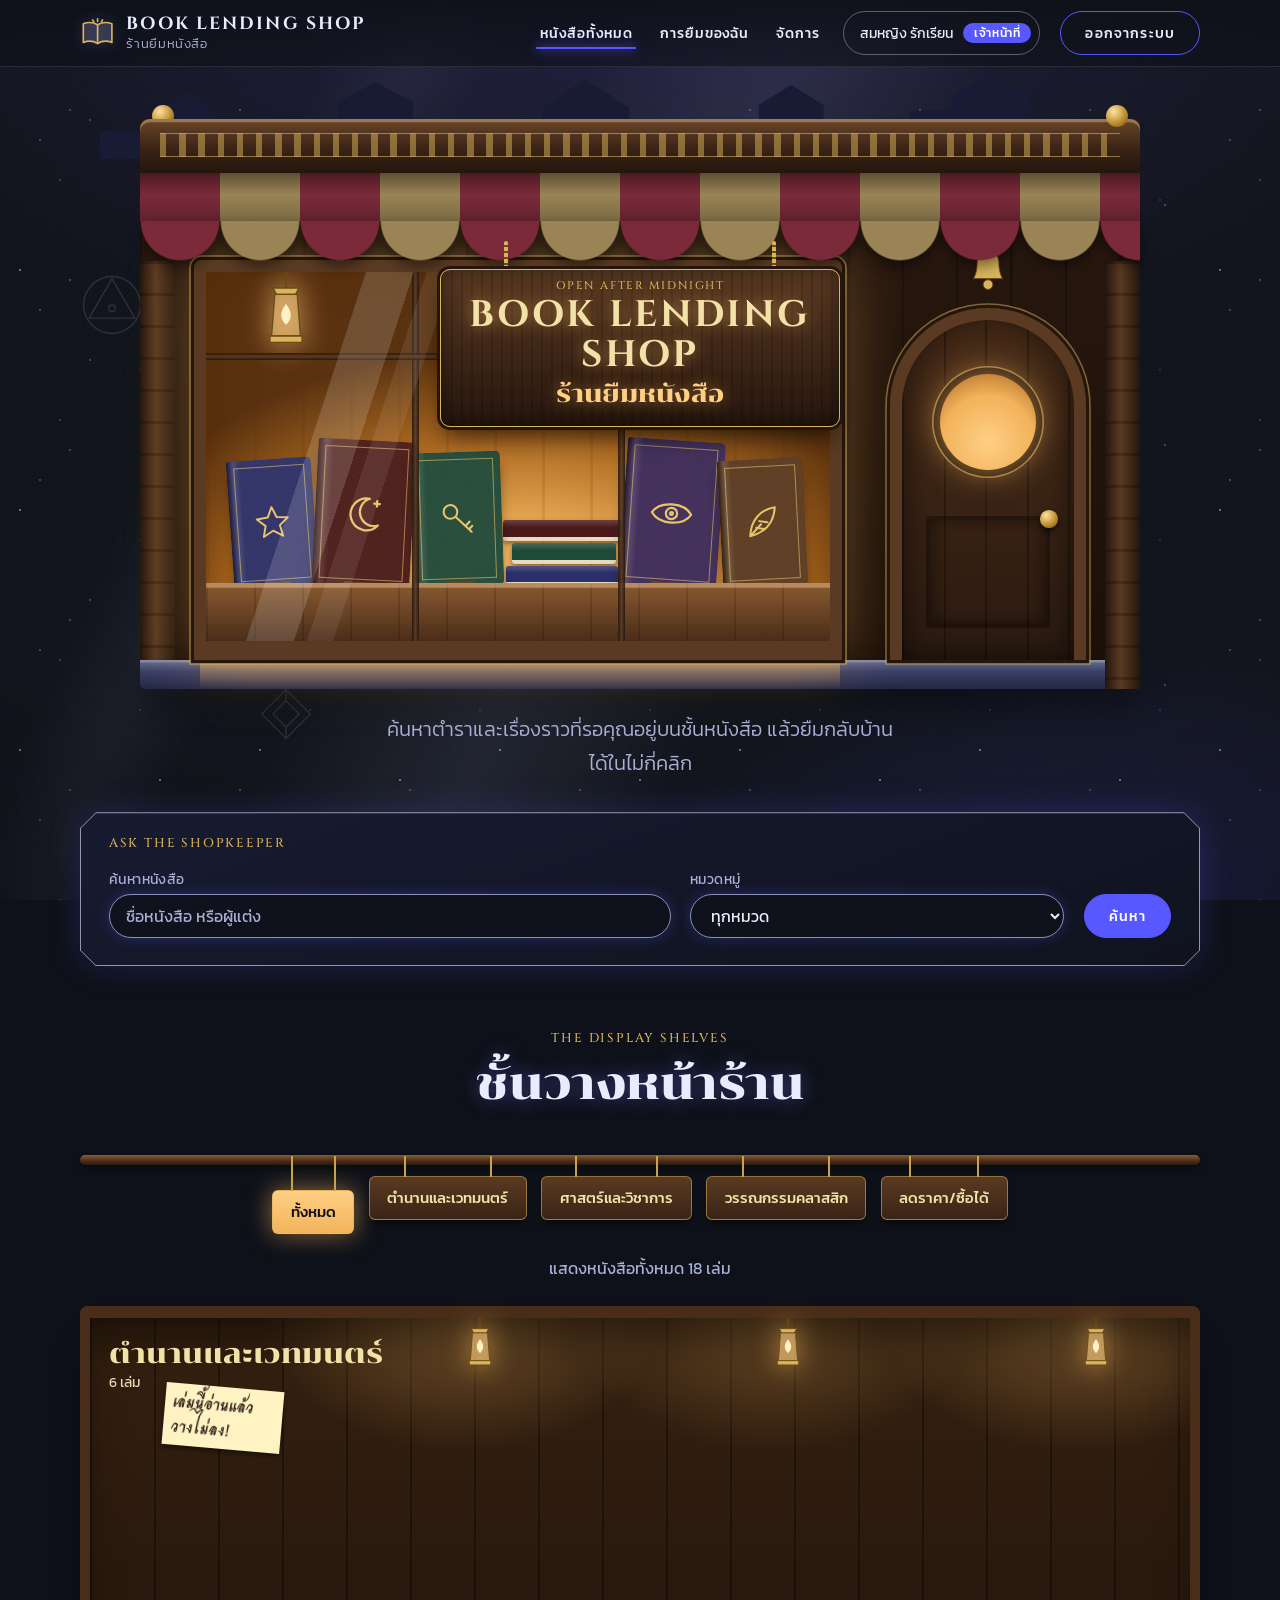
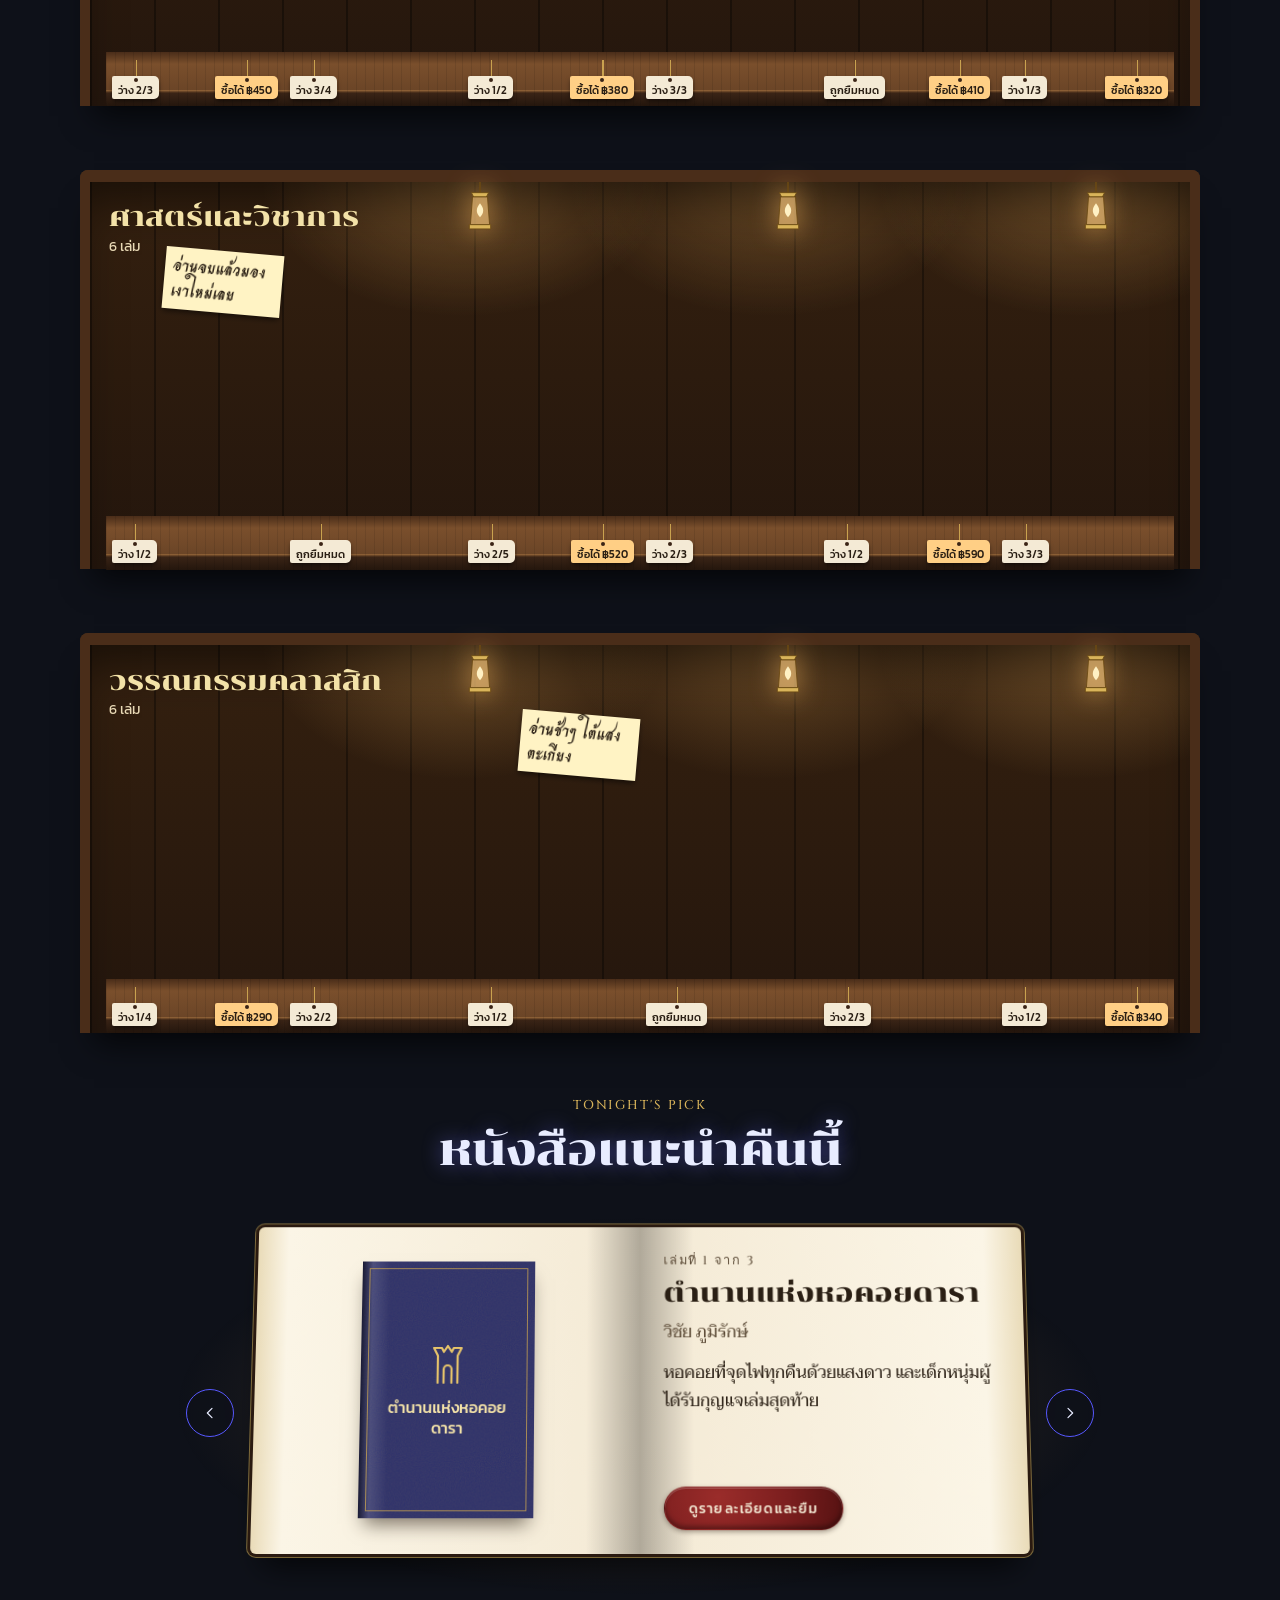
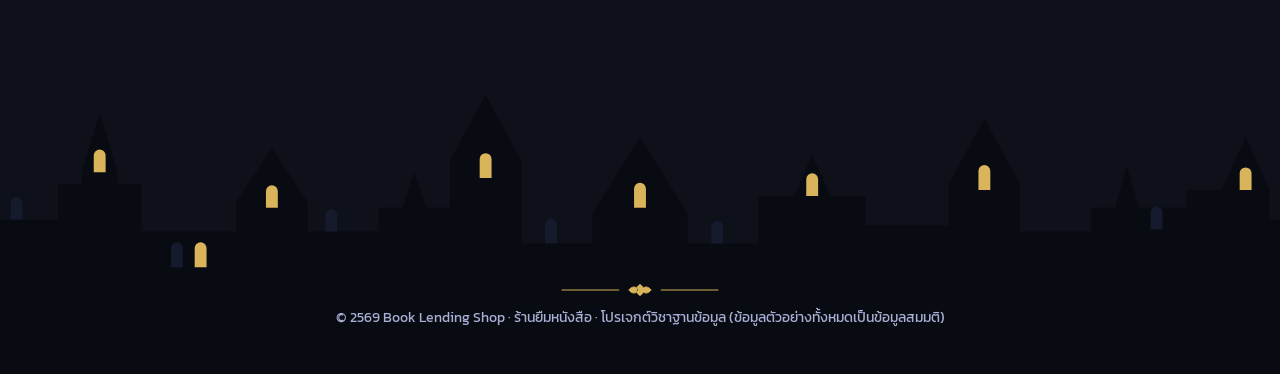
==== commit 8eded820: "feat(ui): magic bookshop home page Storefront hero with swinging signboard, lit shop window and door" ====
--- a/prototype/index.html
+++ b/prototype/index.html
@@ -47,46 +47,58 @@
 <!-- header end -->
 
 <main id="main">
+  <svg class="sprite" width="0" height="0" aria-hidden="true" focusable="false"><defs>
+  <symbol id="e-tower" viewBox="0 0 48 48"><path d="M14 44V16M34 44V16M14 16l-4-8h8l2 4 4-6 4 6 2-4h8l-4 8M20 44V30a4 4 0 0 1 8 0v14"/></symbol>
+  <symbol id="e-potion" viewBox="0 0 48 48"><path d="M20 6h8M22 6v12L10 38a4 4 0 0 0 4 6h20a4 4 0 0 0 4-6L26 18V6M14 32h20"/></symbol>
+  <symbol id="e-moon" viewBox="0 0 48 48"><path d="M30 8a17 17 0 1 0 10 28A14 14 0 0 1 30 8zM38 10v6M35 13h6"/></symbol>
+  <symbol id="e-cloud" viewBox="0 0 48 48"><path d="M14 36a9 9 0 0 1 0-18 12 12 0 0 1 23 3 8 8 0 0 1-2 15z"/></symbol>
+  <symbol id="e-key" viewBox="0 0 48 48"><circle cx="16" cy="16" r="8"/><path d="M22 22 40 40M33 33l5-5M37 37l4-4"/></symbol>
+  <symbol id="e-lantern" viewBox="0 0 48 48"><path d="M20 10V6h8v4M16 14h16l2 22H14zM12 40h24M24 18v14"/></symbol>
+  <symbol id="e-prism" viewBox="0 0 48 48"><path d="M24 6 42 38H6zM2 26l15-2M27 24l19-8M28 28l18 4"/></symbol>
+  <symbol id="e-leaf" viewBox="0 0 48 48"><path d="M8 40C8 20 20 8 42 6 42 28 30 40 8 40zM8 40 30 18"/></symbol>
+  <symbol id="e-database" viewBox="0 0 48 48"><ellipse cx="24" cy="12" rx="16" ry="6"/><path d="M8 12v24c0 3.3 7 6 16 6s16-2.7 16-6V12M8 24c0 3.3 7 6 16 6s16-2.7 16-6"/></symbol>
+  <symbol id="e-star" viewBox="0 0 48 48"><path d="M24 5l5.5 12.5 13.5 1.3-10.2 9 3.1 13.2L24 34 12.1 41l3.1-13.2-10.2-9 13.5-1.3z"/></symbol>
+  <symbol id="e-compass" viewBox="0 0 48 48"><circle cx="24" cy="24" r="18"/><path d="M30 18l-4 8-8 4 4-8zM24 3v4M24 41v4M3 24h4M41 24h4"/></symbol>
+  <symbol id="e-flame" viewBox="0 0 48 48"><path d="M24 5c8 9 14 15 14 24a14 14 0 0 1-28 0c0-6 4-9 6-14 2 4 4 5 5 7 2-6 1-10 3-17z"/></symbol>
+  <symbol id="e-spiral" viewBox="0 0 48 48"><circle cx="24" cy="24" r="18"/><circle cx="24" cy="24" r="11"/><circle cx="24" cy="24" r="4"/></symbol>
+  <symbol id="e-wave" viewBox="0 0 48 48"><path d="M4 18c5-6 9 6 14 0s9 6 14 0 9 6 12 2M4 30c5-6 9 6 14 0s9 6 14 0 9 6 12 2"/></symbol>
+  <symbol id="e-clock" viewBox="0 0 48 48"><circle cx="24" cy="24" r="18"/><path d="M24 12v12l8 5M24 3v3M24 42v3"/></symbol>
+  <symbol id="e-eye" viewBox="0 0 48 48"><path d="M3 24C11 11 37 11 45 24 37 37 11 37 3 24z"/><circle cx="24" cy="24" r="6"/><circle cx="24" cy="24" r="1.5"/></symbol>
+  <symbol id="e-feather" viewBox="0 0 48 48"><path d="M40 6C22 8 10 20 8 40M40 6C38 24 28 36 8 40M8 40 22 26M20 22l10 2M16 30l10 2"/></symbol>
+</defs></svg>
   <div class="container">
-    <section class="hero" aria-labelledby="hero-title">
-      <div class="hero-text">
-        <p class="eyebrow">OPEN AFTER MIDNIGHT</p>
-        <h1 id="hero-title"><span class="h1-latin">Book Lending Shop</span><span class="h1-th">ร้านยืมหนังสือ</span></h1>
-        <p class="tagline">ค้นหาตำราและเรื่องราวที่รอคุณอยู่บนชั้นหนังสือ แล้วยืมกลับบ้านได้ในไม่กี่คลิก</p>
-      </div>
-      <div class="hero-window">
-        <svg class="window" viewBox="0 0 300 440" role="img" aria-label="หน้าต่างโค้งแหลมมองเห็นพระจันทร์และดวงดาว">
-          <defs>
-            <linearGradient id="sky" x1="0" y1="0" x2="0" y2="1"><stop offset="0" stop-color="#2a2a6e"/><stop offset=".6" stop-color="#3b2a73"/><stop offset="1" stop-color="#1a1840"/></linearGradient>
-            <radialGradient id="moon" cx=".4" cy=".35" r=".8"><stop offset="0" stop-color="#fffdf2"/><stop offset=".7" stop-color="#e8ecff"/><stop offset="1" stop-color="#b9c1ef"/></radialGradient>
-            <radialGradient id="halo"><stop offset="0" stop-color="#b9c1ff" stop-opacity=".55"/><stop offset="1" stop-color="#b9c1ff" stop-opacity="0"/></radialGradient>
-            <clipPath id="glass"><path d="M52 420V192Q52 78 150 36Q248 78 248 192V420Z"/></clipPath>
-          </defs>
-          <path d="M30 430V190Q30 60 150 10Q270 60 270 190V430Z" fill="#232846" stroke="#c9cde0" stroke-width="1.5"/>
-          <path d="M52 420V192Q52 78 150 36Q248 78 248 192V420Z" fill="url(#sky)"/>
-          <g clip-path="url(#glass)">
-            <circle cx="190" cy="140" r="70" fill="url(#halo)"/>
-            <circle cx="190" cy="140" r="30" fill="url(#moon)"/>
-            <circle cx="180" cy="132" r="5" fill="#b9c1ef" opacity=".5"/><circle cx="198" cy="150" r="7" fill="#b9c1ef" opacity=".4"/>
-            <g fill="#fff"><circle cx="90" cy="120" r="1.6"/><circle cx="120" cy="80" r="1.2"/><circle cx="76" cy="190" r="1.4"/><circle cx="130" cy="170" r="1"/><circle cx="225" cy="75" r="1.4"/><circle cx="105" cy="250" r="1.2"/><circle cx="220" cy="230" r="1.5"/><circle cx="160" cy="60" r="1"/></g>
-            <path d="M40 420V350h22v-30l8-26 8 26v30h24v-20h14v-40l10-30 10 30v40h20v20h26v-30l8-24 8 24v30h22v50z" fill="#0c0e1a"/>
-            <path d="M120 322v-8a3 3 0 0 1 6 0v8zM214 372v-8a3 3 0 0 1 6 0v8z" fill="#d9b45a"/>
-          </g>
-          <g fill="none" stroke="#c9cde0" stroke-width="2.5" opacity=".85"><path d="M150 36V420M52 250H248M52 340H248"/></g>
-          <path d="M30 430h240v6H30z" fill="#3a3f66"/>
-        </svg>
-        <span class="candle" style="--x:4%;--b:6%;--h:34px;--d:0s" aria-hidden="true"><i></i></span>
-        <span class="candle" style="--x:24%;--b:14%;--h:48px;--d:-2s" aria-hidden="true"><i></i></span>
-        <span class="candle" style="--x:74%;--b:10%;--h:40px;--d:-4s" aria-hidden="true"><i></i></span>
-        <span class="candle" style="--x:92%;--b:4%;--h:30px;--d:-1s" aria-hidden="true"><i></i></span>
-      </div>
+    <section class="hero" id="hero" aria-labelledby="hero-title">
+      <div class="shop" id="shop">
+        <svg class="px-roofs" viewBox="0 0 1000 160" preserveAspectRatio="none" aria-hidden="true"><path d="M0 160V110h50V80l30-40 30 40v30h70V90h40V60l35-35 35 35v30h60v30h60V70l40-50 40 50v50h70V95h50V65l30-35 30 35v30h80v-20h40V50l35-40 35 40v70h90v40z"/><path class="win" d="M70 120v-14a6 6 0 0 1 12 0v14zM300 130v-14a6 6 0 0 1 12 0v14zM560 128v-14a6 6 0 0 1 12 0v14zM820 120v-14a6 6 0 0 1 12 0v14z"/></svg>
+        <div class="facade">
+          <div class="roof" aria-hidden="true"><div class="fascia"></div><div class="awning"></div></div>
+          <div class="sign"><div class="sign-swing"><span class="chain"></span><span class="chain"></span>
+            <div class="board"><p class="eyebrow">OPEN AFTER MIDNIGHT</p><h1 id="hero-title"><span class="h1-latin">Book Lending Shop</span><span class="h1-th">ร้านยืมหนังสือ</span></h1></div></div></div>
+          <div class="front">
+            <div class="shop-window" aria-hidden="true">
+              <div class="win-back"></div>
+              <span class="win-lantern" style="--x:9%;--d:0s"><svg viewBox="0 0 30 56" aria-hidden="true"><path d="M15 0v12" class="ln"/><path d="M9 14h12l2-4H7z" class="lg"/><path d="M8 14h14l2 26H6z" class="lg lg-glass"/><path class="lf" d="M15 20c4 5 4 9 0 13-4-4-4-8 0-13z"/><path d="M5 40h20v4H5z" class="lg"/></svg></span><span class="win-lantern" style="--x:88%;--d:-2.2s"><svg viewBox="0 0 30 56" aria-hidden="true"><path d="M15 0v12" class="ln"/><path d="M9 14h12l2-4H7z" class="lg"/><path d="M8 14h14l2 26H6z" class="lg lg-glass"/><path class="lf" d="M15 20c4 5 4 9 0 13-4-4-4-8 0-13z"/><path d="M5 40h20v4H5z" class="lg"/></svg></span>
+              <div class="display"><span class="mini" style="--c:#2b2f6b;--r:-4deg;--k:1"><svg class="emb" viewBox="0 0 48 48" aria-hidden="true"><use href="#e-star"/></svg></span><span class="mini" style="--c:#4a1a1a;--r:3deg;--k:1.15"><svg class="emb" viewBox="0 0 48 48" aria-hidden="true"><use href="#e-moon"/></svg></span><span class="mini" style="--c:#1f4a3a;--r:-2deg;--k:1.05"><svg class="emb" viewBox="0 0 48 48" aria-hidden="true"><use href="#e-key"/></svg></span><span class="stack"><i style="--c:#4a1a1a;--w:7.5em"></i><i style="--c:#1f4a3a;--w:6.5em;--o:.6em"></i><i style="--c:#2b2f6b;--w:7em;--o:.2em"></i></span><span class="mini" style="--c:#3d2a5c;--r:4deg;--k:1.15"><svg class="emb" viewBox="0 0 48 48" aria-hidden="true"><use href="#e-eye"/></svg></span><span class="mini" style="--c:#5a3a22;--r:-3deg;--k:1"><svg class="emb" viewBox="0 0 48 48" aria-hidden="true"><use href="#e-feather"/></svg></span></div>
+              <div class="win-floor"></div>
+              <span class="mullion mullion--v" style="--x:33%"></span><span class="mullion mullion--v" style="--x:66%"></span><span class="mullion mullion--h"></span>
+            </div>
+            <a class="door" href="#shelves" aria-label="เข้าร้าน ไปที่ชั้นหนังสือ">
+              <svg class="bell" viewBox="0 0 40 52" aria-hidden="true"><path d="M20 0v10" class="ln"/><path d="M8 38c2-4 3-8 3-14a9 9 0 0 1 18 0c0 6 1 10 3 14z" class="lg"/><circle cx="20" cy="43" r="4" class="lg"/></svg>
+              <span class="ting" aria-hidden="true">ติ๊ง</span><span class="door-inset" aria-hidden="true"></span>
+            </a>
+          </div>
+          <div class="step" aria-hidden="true"></div>
+        </div>
+      </div>
+      <p class="tagline">ค้นหาตำราและเรื่องราวที่รอคุณอยู่บนชั้นหนังสือ แล้วยืมกลับบ้านได้ในไม่กี่คลิก</p>
     </section>
 
-    <form class="ask frame-silver" action="index.html" method="get" aria-label="ค้นหาหนังสือ">
-      <p class="eyebrow">Ask the library</p>
+    <form class="ask frame-silver reveal" action="index.html" method="get" aria-label="ค้นหาหนังสือ">
+      <!-- ฟอร์ม GET จริงจะส่ง ?q=...&category=... ให้ PHP กรองด้วย WHERE ... LIKE ส่วนหน้านี้กรองสดในเบราว์เซอร์ (progressive enhancement) -->
+      <p class="eyebrow">Ask the shopkeeper</p>
       <div class="field">
         <label for="q">ค้นหาหนังสือ</label>
-        <input type="text" id="q" name="q" placeholder="ชื่อหนังสือ หรือผู้แต่ง">
+        <input type="text" id="q" name="q" placeholder="ชื่อหนังสือ หรือผู้แต่ง" autocomplete="off">
       </div>
       <div class="field">
         <label for="category">หมวดหมู่</label>
@@ -95,74 +107,72 @@
       <button type="submit" class="btn btn-primary btn-magic">ค้นหา</button>
     </form>
 
-    <div class="section-head">
-      <p class="eyebrow">The Shelves</p>
-      <h2 id="catalogue-title">ชั้นหนังสือในห้องสมุด</h2>
-      <p class="scroll-hint">เลื่อนดูชั้นหนังสือ &rarr;</p>
-    </div>
-      <section class="shelf-block" aria-labelledby="shelf-1">
-        <div class="shelf-head">
-          <h2 id="shelf-1">ตำนานและเวทมนตร์</h2>
-          <p>6 เล่มบนชั้นนี้ &middot; แตะสันหนังสือเพื่อเปิดดู</p>
+    <div class="section-head reveal">
+      <p class="eyebrow">The Display Shelves</p>
+      <h2 id="catalogue-title">ชั้นวางหน้าร้าน</h2>
+    </div>
+    <!-- ป้ายหมวดเป็น progressive enhancement: PHP จริงกรองด้วย GET เช่น index.php?group=myth ส่วนนี้ซ่อน/แสดงฝั่งเบราว์เซอร์ -->
+    <div class="sign-rail reveal" role="group" aria-label="เลือกหมวดหนังสือ"><button type="button" class="sign-tab" data-filter="all" aria-pressed="true">ทั้งหมด</button><button type="button" class="sign-tab" data-filter="myth" aria-pressed="false">ตำนานและเวทมนตร์</button><button type="button" class="sign-tab" data-filter="science" aria-pressed="false">ศาสตร์และวิชาการ</button><button type="button" class="sign-tab" data-filter="classic" aria-pressed="false">วรรณกรรมคลาสสิก</button><button type="button" class="sign-tab" data-filter="sale" aria-pressed="false">ลดราคา/ซื้อได้</button></div>
+    <p class="shelf-status" id="status" aria-live="polite">แสดงหนังสือทั้งหมด 18 เล่ม</p>
+
+    <div id="shelves">
+      <section class="shelf-row reveal" data-group="myth" aria-labelledby="shelf-1">
+        <div class="lanterns" aria-hidden="true"><span class="lantern" style="--x:34%;--d:0s"><svg viewBox="0 0 30 56" aria-hidden="true"><path d="M15 0v12" class="ln"/><path d="M9 14h12l2-4H7z" class="lg"/><path d="M8 14h14l2 26H6z" class="lg lg-glass"/><path class="lf" d="M15 20c4 5 4 9 0 13-4-4-4-8 0-13z"/><path d="M5 40h20v4H5z" class="lg"/></svg></span><span class="lantern" style="--x:62%;--d:-1.7s"><svg viewBox="0 0 30 56" aria-hidden="true"><path d="M15 0v12" class="ln"/><path d="M9 14h12l2-4H7z" class="lg"/><path d="M8 14h14l2 26H6z" class="lg lg-glass"/><path class="lf" d="M15 20c4 5 4 9 0 13-4-4-4-8 0-13z"/><path d="M5 40h20v4H5z" class="lg"/></svg></span><span class="lantern" style="--x:90%;--d:-3.1s"><svg viewBox="0 0 30 56" aria-hidden="true"><path d="M15 0v12" class="ln"/><path d="M9 14h12l2-4H7z" class="lg"/><path d="M8 14h14l2 26H6z" class="lg lg-glass"/><path class="lf" d="M15 20c4 5 4 9 0 13-4-4-4-8 0-13z"/><path d="M5 40h20v4H5z" class="lg"/></svg></span></div>
+        <header class="shelf-head"><h2 id="shelf-1">ตำนานและเวทมนตร์</h2><p class="row-count">6 เล่ม</p></header>
+        <ul class="books">
+          <li style="--i:0"><button type="button" class="book" style="--c:#2b2f6b" aria-label="ตำนานแห่งหอคอยดารา — วิชัย ภูมิรักษ์ (ว่าง 2 จาก 3 เล่ม, ซื้อได้ ฿450)" data-title="ตำนานแห่งหอคอยดารา" data-author="วิชัย ภูมิรักษ์" data-category="นิยายแฟนตาซี" data-available="2" data-total="3" data-sale="450" data-blurb="หอคอยที่จุดไฟทุกคืนด้วยแสงดาว และเด็กหนุ่มผู้ได้รับกุญแจเล่มสุดท้าย" data-pick><span class="pages"></span><span class="face"><svg class="emb" viewBox="0 0 48 48" aria-hidden="true"><use href="#e-tower"/></svg><span class="c-title">ตำนานแห่งหอคอยดารา</span><span class="c-author">วิชัย ภูมิรักษ์</span></span></button><span class="hang" aria-hidden="true"><span class="hang-tag"><i>ว่าง 2/3</i></span><span class="hang-tag hang-tag--sale"><i>ซื้อได้ ฿450</i></span></span><span class="note" aria-hidden="true">เล่มนี้อ่านแล้ววางไม่ลง!</span></li>
+          <li style="--i:1"><button type="button" class="book" style="--c:#5a3a22" aria-label="บันทึกนักเล่นแร่แปรธาตุ — สุรีย์ แก้วมณี (ว่าง 3 จาก 4 เล่ม)" data-title="บันทึกนักเล่นแร่แปรธาตุ" data-author="สุรีย์ แก้วมณี" data-category="ประวัติศาสตร์" data-available="3" data-total="4" data-blurb="สมุดจดสูตรและความล้มเหลวของนักเล่นแร่ตลอดสามสิบปี"><span class="pages"></span><span class="face"><svg class="emb" viewBox="0 0 48 48" aria-hidden="true"><use href="#e-potion"/></svg><span class="c-title">บันทึกนักเล่นแร่แปรธาตุ</span><span class="c-author">สุรีย์ แก้วมณี</span><span class="ribbon-new">ใหม่</span></span></button><span class="hang" aria-hidden="true"><span class="hang-tag"><i>ว่าง 3/4</i></span></span></li>
+          <li style="--i:2"><button type="button" class="book" style="--c:#3b1f3a" aria-label="เพลงของมังกรหมอก — เกศินี วงศ์ไพร (ว่าง 1 จาก 2 เล่ม, ซื้อได้ ฿380)" data-title="เพลงของมังกรหมอก" data-author="เกศินี วงศ์ไพร" data-category="นิยายแฟนตาซี" data-available="1" data-total="2" data-sale="380" data-blurb="มังกรตัวเล็กที่ร้องเพลงเรียกหมอกมาปกคลุมหุบเขา" data-pick><span class="pages"></span><span class="face"><svg class="emb" viewBox="0 0 48 48" aria-hidden="true"><use href="#e-moon"/></svg><span class="c-title">เพลงของมังกรหมอก</span><span class="c-author">เกศินี วงศ์ไพร</span></span></button><span class="hang" aria-hidden="true"><span class="hang-tag"><i>ว่าง 1/2</i></span><span class="hang-tag hang-tag--sale"><i>ซื้อได้ ฿380</i></span></span></li>
+          <li style="--i:3"><button type="button" class="book" style="--c:#1f3b4d" aria-label="ประตูสู่เมืองใต้เมฆ — ธนากร สุขเสริม (ว่าง 3 จาก 3 เล่ม)" data-title="ประตูสู่เมืองใต้เมฆ" data-author="ธนากร สุขเสริม" data-category="นิยายแฟนตาซี" data-available="3" data-total="3" data-blurb="บันไดวนที่ไม่มีที่สิ้นสุดพาเด็กสามคนขึ้นไปสู่เมืองลอยฟ้า"><span class="pages"></span><span class="face"><svg class="emb" viewBox="0 0 48 48" aria-hidden="true"><use href="#e-cloud"/></svg><span class="c-title">ประตูสู่เมืองใต้เมฆ</span><span class="c-author">ธนากร สุขเสริม</span></span></button><span class="hang" aria-hidden="true"><span class="hang-tag"><i>ว่าง 3/3</i></span></span></li>
+          <li style="--i:4"><button type="button" class="book is-out" style="--c:#4a1a1a" aria-label="จดหมายเหตุแห่งอาณาจักรลืม — รัชนี ศรีสุข (ถูกยืมหมด, ซื้อได้ ฿410)" data-title="จดหมายเหตุแห่งอาณาจักรลืม" data-author="รัชนี ศรีสุข" data-category="ประวัติศาสตร์" data-available="0" data-total="2" data-sale="410" data-blurb="บันทึกของอาณาจักรที่แผนที่ไม่เคยกล่าวถึง"><span class="pages"></span><span class="face"><svg class="emb" viewBox="0 0 48 48" aria-hidden="true"><use href="#e-key"/></svg><span class="c-title">จดหมายเหตุแห่งอาณาจักรลืม</span><span class="c-author">รัชนี ศรีสุข</span></span></button><span class="hang" aria-hidden="true"><span class="hang-tag"><i>ถูกยืมหมด</i></span><span class="hang-tag hang-tag--sale"><i>ซื้อได้ ฿410</i></span></span></li>
+          <li style="--i:5"><button type="button" class="book" style="--c:#3d2a5c" aria-label="The Lantern Keeper&#x27;s Tale — Marina Holt (ว่าง 1 จาก 3 เล่ม, ซื้อได้ ฿320)" data-title="The Lantern Keeper&#x27;s Tale" data-author="Marina Holt" data-category="นิยายแฟนตาซี" data-available="1" data-total="3" data-sale="320" data-blurb="A keeper of lanterns follows a light that moves against the wind."><span class="pages"></span><span class="face"><svg class="emb" viewBox="0 0 48 48" aria-hidden="true"><use href="#e-lantern"/></svg><span class="c-title">The Lantern Keeper&#x27;s Tale</span><span class="c-author">Marina Holt</span><span class="ribbon-new">ใหม่</span></span></button><span class="hang" aria-hidden="true"><span class="hang-tag"><i>ว่าง 1/3</i></span><span class="hang-tag hang-tag--sale"><i>ซื้อได้ ฿320</i></span></span></li>
+        </ul>
+      </section>
+      <section class="shelf-row reveal" data-group="science" aria-labelledby="shelf-2">
+        <div class="lanterns" aria-hidden="true"><span class="lantern" style="--x:34%;--d:0s"><svg viewBox="0 0 30 56" aria-hidden="true"><path d="M15 0v12" class="ln"/><path d="M9 14h12l2-4H7z" class="lg"/><path d="M8 14h14l2 26H6z" class="lg lg-glass"/><path class="lf" d="M15 20c4 5 4 9 0 13-4-4-4-8 0-13z"/><path d="M5 40h20v4H5z" class="lg"/></svg></span><span class="lantern" style="--x:62%;--d:-1.7s"><svg viewBox="0 0 30 56" aria-hidden="true"><path d="M15 0v12" class="ln"/><path d="M9 14h12l2-4H7z" class="lg"/><path d="M8 14h14l2 26H6z" class="lg lg-glass"/><path class="lf" d="M15 20c4 5 4 9 0 13-4-4-4-8 0-13z"/><path d="M5 40h20v4H5z" class="lg"/></svg></span><span class="lantern" style="--x:90%;--d:-3.1s"><svg viewBox="0 0 30 56" aria-hidden="true"><path d="M15 0v12" class="ln"/><path d="M9 14h12l2-4H7z" class="lg"/><path d="M8 14h14l2 26H6z" class="lg lg-glass"/><path class="lf" d="M15 20c4 5 4 9 0 13-4-4-4-8 0-13z"/><path d="M5 40h20v4H5z" class="lg"/></svg></span></div>
+        <header class="shelf-head"><h2 id="shelf-2">ศาสตร์และวิชาการ</h2><p class="row-count">6 เล่ม</p></header>
+        <ul class="books">
+          <li style="--i:0"><button type="button" class="book" style="--c:#243049" aria-label="ศาสตร์แห่งแสงและเงา — ปรีชา ทองดี (ว่าง 1 จาก 2 เล่ม)" data-title="ศาสตร์แห่งแสงและเงา" data-author="ปรีชา ทองดี" data-category="วิทยาศาสตร์" data-available="1" data-total="2" data-blurb="ทำไมเงาจึงยาวขึ้นยามเย็น และแสงเดินทางอย่างไร"><span class="pages"></span><span class="face"><svg class="emb" viewBox="0 0 48 48" aria-hidden="true"><use href="#e-prism"/></svg><span class="c-title">ศาสตร์แห่งแสงและเงา</span><span class="c-author">ปรีชา ทองดี</span></span></button><span class="hang" aria-hidden="true"><span class="hang-tag"><i>ว่าง 1/2</i></span></span><span class="note" aria-hidden="true">อ่านจบแล้วมองเงาใหม่เลย</span></li>
+          <li style="--i:1"><button type="button" class="book is-out" style="--c:#1f4a3a" aria-label="ตำราสมุนไพรแห่งป่าลึก — นภา ชัยวัฒน์ (ถูกยืมหมด)" data-title="ตำราสมุนไพรแห่งป่าลึก" data-author="นภา ชัยวัฒน์" data-category="วิทยาศาสตร์" data-available="0" data-total="2" data-blurb="ภาพวาดมือของพืชสมุนไพรกว่าร้อยชนิด พร้อมวิธีสังเกต"><span class="pages"></span><span class="face"><svg class="emb" viewBox="0 0 48 48" aria-hidden="true"><use href="#e-leaf"/></svg><span class="c-title">ตำราสมุนไพรแห่งป่าลึก</span><span class="c-author">นภา ชัยวัฒน์</span></span></button><span class="hang" aria-hidden="true"><span class="hang-tag"><i>ถูกยืมหมด</i></span></span></li>
+          <li style="--i:2"><button type="button" class="book" style="--c:#2b2f6b" aria-label="ฐานข้อมูลเบื้องต้น — อรทัย สายชล (ว่าง 2 จาก 5 เล่ม, ซื้อได้ ฿520)" data-title="ฐานข้อมูลเบื้องต้น" data-author="อรทัย สายชล" data-category="คอมพิวเตอร์" data-available="2" data-total="5" data-sale="520" data-blurb="ตาราง คีย์ และคำสั่ง SQL แรกๆ สำหรับผู้เริ่มต้น"><span class="pages"></span><span class="face"><svg class="emb" viewBox="0 0 48 48" aria-hidden="true"><use href="#e-database"/></svg><span class="c-title">ฐานข้อมูลเบื้องต้น</span><span class="c-author">อรทัย สายชล</span></span></button><span class="hang" aria-hidden="true"><span class="hang-tag"><i>ว่าง 2/5</i></span><span class="hang-tag hang-tag--sale"><i>ซื้อได้ ฿520</i></span></span></li>
+          <li style="--i:3"><button type="button" class="book" style="--c:#3d2a5c" aria-label="ดาราศาสตร์ใต้แสงจันทร์ — ภาณุ เจริญสุข (ว่าง 2 จาก 3 เล่ม)" data-title="ดาราศาสตร์ใต้แสงจันทร์" data-author="ภาณุ เจริญสุข" data-category="วิทยาศาสตร์" data-available="2" data-total="3" data-blurb="คู่มือดูดาวด้วยตาเปล่าในคืนที่พระจันทร์เต็มดวง" data-pick><span class="pages"></span><span class="face"><svg class="emb" viewBox="0 0 48 48" aria-hidden="true"><use href="#e-star"/></svg><span class="c-title">ดาราศาสตร์ใต้แสงจันทร์</span><span class="c-author">ภาณุ เจริญสุข</span></span></button><span class="hang" aria-hidden="true"><span class="hang-tag"><i>ว่าง 2/3</i></span></span></li>
+          <li style="--i:4"><button type="button" class="book" style="--c:#1f3b4d" aria-label="Algorithms by Candlelight — Elena Voss (ว่าง 1 จาก 2 เล่ม, ซื้อได้ ฿590)" data-title="Algorithms by Candlelight" data-author="Elena Voss" data-category="คอมพิวเตอร์" data-available="1" data-total="2" data-sale="590" data-blurb="Sorting, searching and other small spells for the curious coder."><span class="pages"></span><span class="face"><svg class="emb" viewBox="0 0 48 48" aria-hidden="true"><use href="#e-compass"/></svg><span class="c-title">Algorithms by Candlelight</span><span class="c-author">Elena Voss</span></span></button><span class="hang" aria-hidden="true"><span class="hang-tag"><i>ว่าง 1/2</i></span><span class="hang-tag hang-tag--sale"><i>ซื้อได้ ฿590</i></span></span></li>
+          <li style="--i:5"><button type="button" class="book" style="--c:#4a1a1a" aria-label="เคมีของสีและไฟ — วรรณา ใจกว้าง (ว่าง 3 จาก 3 เล่ม)" data-title="เคมีของสีและไฟ" data-author="วรรณา ใจกว้าง" data-category="วิทยาศาสตร์" data-available="3" data-total="3" data-blurb="ทำไมดอกไม้ไฟจึงมีหลายสี และสีย้อมผ้าทำมาจากอะไร"><span class="pages"></span><span class="face"><svg class="emb" viewBox="0 0 48 48" aria-hidden="true"><use href="#e-flame"/></svg><span class="c-title">เคมีของสีและไฟ</span><span class="c-author">วรรณา ใจกว้าง</span></span></button><span class="hang" aria-hidden="true"><span class="hang-tag"><i>ว่าง 3/3</i></span></span></li>
+        </ul>
+      </section>
+      <section class="shelf-row reveal" data-group="classic" aria-labelledby="shelf-3">
+        <div class="lanterns" aria-hidden="true"><span class="lantern" style="--x:34%;--d:0s"><svg viewBox="0 0 30 56" aria-hidden="true"><path d="M15 0v12" class="ln"/><path d="M9 14h12l2-4H7z" class="lg"/><path d="M8 14h14l2 26H6z" class="lg lg-glass"/><path class="lf" d="M15 20c4 5 4 9 0 13-4-4-4-8 0-13z"/><path d="M5 40h20v4H5z" class="lg"/></svg></span><span class="lantern" style="--x:62%;--d:-1.7s"><svg viewBox="0 0 30 56" aria-hidden="true"><path d="M15 0v12" class="ln"/><path d="M9 14h12l2-4H7z" class="lg"/><path d="M8 14h14l2 26H6z" class="lg lg-glass"/><path class="lf" d="M15 20c4 5 4 9 0 13-4-4-4-8 0-13z"/><path d="M5 40h20v4H5z" class="lg"/></svg></span><span class="lantern" style="--x:90%;--d:-3.1s"><svg viewBox="0 0 30 56" aria-hidden="true"><path d="M15 0v12" class="ln"/><path d="M9 14h12l2-4H7z" class="lg"/><path d="M8 14h14l2 26H6z" class="lg lg-glass"/><path class="lf" d="M15 20c4 5 4 9 0 13-4-4-4-8 0-13z"/><path d="M5 40h20v4H5z" class="lg"/></svg></span></div>
+        <header class="shelf-head"><h2 id="shelf-3">วรรณกรรมคลาสสิก</h2><p class="row-count">6 เล่ม</p></header>
+        <ul class="books">
+          <li style="--i:0"><button type="button" class="book" style="--c:#1f4a3a" aria-label="Alice&#x27;s Adventures in Wonderland — Lewis Carroll (ว่าง 1 จาก 4 เล่ม, ซื้อได้ ฿290)" data-title="Alice&#x27;s Adventures in Wonderland" data-author="Lewis Carroll" data-category="วรรณกรรมคลาสสิก" data-available="1" data-total="4" data-sale="290" data-blurb="หลุมกระต่ายที่พาเด็กหญิงไปพบโลกที่กลับหัวกลับหาง"><span class="pages"></span><span class="face"><svg class="emb" viewBox="0 0 48 48" aria-hidden="true"><use href="#e-spiral"/></svg><span class="c-title">Alice&#x27;s Adventures in Wonderland</span><span class="c-author">Lewis Carroll</span></span></button><span class="hang" aria-hidden="true"><span class="hang-tag"><i>ว่าง 1/4</i></span><span class="hang-tag hang-tag--sale"><i>ซื้อได้ ฿290</i></span></span></li>
+          <li style="--i:1"><button type="button" class="book" style="--c:#5a3a22" aria-label="Tales of the Midnight Court — Henry Alder (ว่าง 2 จาก 2 เล่ม)" data-title="Tales of the Midnight Court" data-author="Henry Alder" data-category="วรรณกรรมคลาสสิก" data-available="2" data-total="2" data-blurb="Stories whispered between the last clock chime and dawn."><span class="pages"></span><span class="face"><svg class="emb" viewBox="0 0 48 48" aria-hidden="true"><use href="#e-moon"/></svg><span class="c-title">Tales of the Midnight Court</span><span class="c-author">Henry Alder</span></span></button><span class="hang" aria-hidden="true"><span class="hang-tag"><i>ว่าง 2/2</i></span></span></li>
+          <li style="--i:2"><button type="button" class="book" style="--c:#243049" aria-label="บทกวีแห่งทะเลสาบเงิน — มนัส พิมพ์ทอง (ว่าง 1 จาก 2 เล่ม)" data-title="บทกวีแห่งทะเลสาบเงิน" data-author="มนัส พิมพ์ทอง" data-category="วรรณกรรมคลาสสิก" data-available="1" data-total="2" data-blurb="รวมบทกวีว่าด้วยผิวน้ำ แสงเดือน และคนพายเรือ"><span class="pages"></span><span class="face"><svg class="emb" viewBox="0 0 48 48" aria-hidden="true"><use href="#e-wave"/></svg><span class="c-title">บทกวีแห่งทะเลสาบเงิน</span><span class="c-author">มนัส พิมพ์ทอง</span></span></button><span class="hang" aria-hidden="true"><span class="hang-tag"><i>ว่าง 1/2</i></span></span><span class="note" aria-hidden="true">อ่านช้าๆ ใต้แสงตะเกียง</span></li>
+          <li style="--i:3"><button type="button" class="book is-out" style="--c:#3b1f3a" aria-label="The Clockmaker&#x27;s Daughter — Ivy Marlowe (ถูกยืมหมด)" data-title="The Clockmaker&#x27;s Daughter" data-author="Ivy Marlowe" data-category="วรรณกรรมคลาสสิก" data-available="0" data-total="1" data-blurb="A girl who can hear every clock in the city, and one that has stopped."><span class="pages"></span><span class="face"><svg class="emb" viewBox="0 0 48 48" aria-hidden="true"><use href="#e-clock"/></svg><span class="c-title">The Clockmaker&#x27;s Daughter</span><span class="c-author">Ivy Marlowe</span></span></button><span class="hang" aria-hidden="true"><span class="hang-tag"><i>ถูกยืมหมด</i></span></span></li>
+          <li style="--i:4"><button type="button" class="book" style="--c:#2b2f6b" aria-label="สามราตรีในหอนาฬิกา — พิชญา อัศวิน (ว่าง 2 จาก 3 เล่ม)" data-title="สามราตรีในหอนาฬิกา" data-author="พิชญา อัศวิน" data-category="วรรณกรรมคลาสสิก" data-available="2" data-total="3" data-blurb="สามคืนที่เด็กกลุ่มหนึ่งถูกลืมไว้ในหอนาฬิกาเก่า"><span class="pages"></span><span class="face"><svg class="emb" viewBox="0 0 48 48" aria-hidden="true"><use href="#e-eye"/></svg><span class="c-title">สามราตรีในหอนาฬิกา</span><span class="c-author">พิชญา อัศวิน</span></span></button><span class="hang" aria-hidden="true"><span class="hang-tag"><i>ว่าง 2/3</i></span></span></li>
+          <li style="--i:5"><button type="button" class="book" style="--c:#3d2a5c" aria-label="Letters from the Northern Lights — Astrid Nilsen (ว่าง 1 จาก 2 เล่ม, ซื้อได้ ฿340)" data-title="Letters from the Northern Lights" data-author="Astrid Nilsen" data-category="วรรณกรรมคลาสสิก" data-available="1" data-total="2" data-sale="340" data-blurb="Postcards sent from a village where the sky never sleeps."><span class="pages"></span><span class="face"><svg class="emb" viewBox="0 0 48 48" aria-hidden="true"><use href="#e-feather"/></svg><span class="c-title">Letters from the Northern Lights</span><span class="c-author">Astrid Nilsen</span></span></button><span class="hang" aria-hidden="true"><span class="hang-tag"><i>ว่าง 1/2</i></span><span class="hang-tag hang-tag--sale"><i>ซื้อได้ ฿340</i></span></span></li>
+        </ul>
+      </section>
+    </div>
+
+    <section class="feature reveal" aria-labelledby="ft-head">
+      <div class="section-head"><p class="eyebrow">Tonight's pick</p><h2 id="ft-head">หนังสือแนะนำคืนนี้</h2></div>
+      <div class="ft-wrap">
+        <button type="button" class="ft-arrow" id="ft-prev" aria-label="เล่มแนะนำก่อนหน้า"><svg class="icon" viewBox="0 0 24 24" aria-hidden="true"><path d="M15 5l-7 7 7 7"/></svg></button>
+        <div class="reading">
+          <span class="dust" style="--x:18%;--s:3px;--t:7s;--d:0s;--dx:12px"></span><span class="dust" style="--x:34%;--s:2px;--t:9s;--d:-3s;--dx:-10px"></span><span class="dust" style="--x:52%;--s:4px;--t:8s;--d:-5s;--dx:14px"></span><span class="dust" style="--x:66%;--s:2px;--t:10s;--d:-1s;--dx:-16px"></span><span class="dust" style="--x:80%;--s:3px;--t:7.5s;--d:-6s;--dx:8px"></span><span class="dust" style="--x:44%;--s:2px;--t:11s;--d:-8s;--dx:-6px"></span>
+          <div class="ft-book">
+            <div class="ft-page ft-left" id="ft-art" style="--c:#2b2f6b" aria-hidden="true"><div class="ft-cover"><svg class="emb" viewBox="0 0 48 48"><use id="ft-use" href="#e-tower"/></svg><span id="ft-cover-title">ตำนานแห่งหอคอยดารา</span></div></div>
+            <div class="ft-page ft-right paper">
+              <p class="eyebrow" id="ft-count">เล่มที่ 1 จาก 3</p>
+              <div aria-live="polite" aria-atomic="true"><h3 id="ft-title">ตำนานแห่งหอคอยดารา</h3><p class="meta" id="ft-author">วิชัย ภูมิรักษ์</p><p id="ft-blurb">หอคอยที่จุดไฟทุกคืนด้วยแสงดาว และเด็กหนุ่มผู้ได้รับกุญแจเล่มสุดท้าย</p></div>
+              <div class="actions"><button type="button" class="btn btn-primary btn-magic" id="ft-borrow">ดูรายละเอียดและยืม</button></div>
+            </div>
+          </div>
+          <div class="ft-stand" aria-hidden="true"></div>
         </div>
-        <div class="shelf">
-          <div class="shelf-scroll">
-          <ul class="books">
-            <li><button type="button" class="spine" style="--w:58px;--h:220px;--c:#2b2f6b" aria-label="ตำนานแห่งหอคอยดารา — วิชัย ภูมิรักษ์" data-title="ตำนานแห่งหอคอยดารา" data-author="วิชัย ภูมิรักษ์" data-category="นิยายแฟนตาซี" data-available="2" data-total="3" data-blurb="หอคอยที่จุดไฟทุกคืนด้วยแสงดาว และเด็กหนุ่มผู้ได้รับกุญแจเล่มสุดท้าย"><span class="s-title">ตำนานแห่งหอคอยดารา</span><span class="s-init" aria-hidden="true">ว</span></button></li>
-            <li><button type="button" class="spine" style="--w:50px;--h:190px;--c:#5a3a22" aria-label="บันทึกนักเล่นแร่แปรธาตุ — สุรีย์ แก้วมณี" data-title="บันทึกนักเล่นแร่แปรธาตุ" data-author="สุรีย์ แก้วมณี" data-category="ประวัติศาสตร์" data-available="3" data-total="4" data-blurb="สมุดจดสูตรและความล้มเหลวของนักเล่นแร่ตลอดสามสิบปี"><span class="s-title">บันทึกนักเล่นแร่แปรธาตุ</span><span class="s-init" aria-hidden="true">ส</span></button></li>
-            <li class="decor" aria-hidden="true"><svg viewBox="0 0 40 56" aria-hidden="true"><path d="M16 4h8v10l10 18a14 14 0 0 1-28 0l10-18z" fill="rgba(232,236,255,.12)" stroke="#c9cde0" stroke-width="1.5"/><path d="M9 38a12 12 0 0 0 22 0z" fill="#7a7bff" opacity=".85"/><path d="M15 4h10" stroke="#d9b45a" stroke-width="3"/></svg></li>
-            <li><button type="button" class="spine lean-l" style="--w:64px;--h:240px;--c:#3b1f3a" aria-label="เพลงของมังกรหมอก — เกศินี วงศ์ไพร" data-title="เพลงของมังกรหมอก" data-author="เกศินี วงศ์ไพร" data-category="นิยายแฟนตาซี" data-available="1" data-total="2" data-blurb="มังกรตัวเล็กที่ร้องเพลงเรียกหมอกมาปกคลุมหุบเขา"><span class="s-title">เพลงของมังกรหมอก</span><span class="s-init" aria-hidden="true">ก</span></button></li>
-            <li><button type="button" class="spine" style="--w:46px;--h:205px;--c:#1f3b4d" aria-label="ประตูสู่เมืองใต้เมฆ — ธนากร สุขเสริม" data-title="ประตูสู่เมืองใต้เมฆ" data-author="ธนากร สุขเสริม" data-category="นิยายแฟนตาซี" data-available="3" data-total="3" data-blurb="บันไดวนที่ไม่มีที่สิ้นสุดพาเด็กสามคนขึ้นไปสู่เมืองลอยฟ้า"><span class="s-title">ประตูสู่เมืองใต้เมฆ</span><span class="s-init" aria-hidden="true">ธ</span></button></li>
-            <li><button type="button" class="spine is-out" style="--w:70px;--h:230px;--c:#4a1a1a" aria-label="จดหมายเหตุแห่งอาณาจักรลืม — รัชนี ศรีสุข (ถูกยืมหมด)" data-title="จดหมายเหตุแห่งอาณาจักรลืม" data-author="รัชนี ศรีสุข" data-category="ประวัติศาสตร์" data-available="0" data-total="2" data-blurb="บันทึกของอาณาจักรที่แผนที่ไม่เคยกล่าวถึง"><span class="s-title">จดหมายเหตุแห่งอาณาจักรลืม</span><span class="s-init" aria-hidden="true">ร</span><span class="ribbon" aria-hidden="true">หมด</span></button></li>
-            <li><button type="button" class="spine lean-r" style="--w:52px;--h:215px;--c:#3d2a5c" aria-label="The Lantern Keeper&#x27;s Tale — Marina Holt" data-title="The Lantern Keeper&#x27;s Tale" data-author="Marina Holt" data-category="นิยายแฟนตาซี" data-available="1" data-total="3" data-blurb="A keeper of lanterns follows a light that moves against the wind."><span class="s-title">The Lantern Keeper&#x27;s Tale</span><span class="s-init" aria-hidden="true">M</span></button></li>
-            <li class="decor" aria-hidden="true"><svg viewBox="0 0 40 44" aria-hidden="true"><path d="M8 40h24" stroke="#d9b45a" stroke-width="3"/><rect x="14" y="22" width="12" height="18" rx="2" fill="#e8dcc0"/><path class="flame" d="M20 8c4 5 4 9 0 12-4-3-4-7 0-12z" fill="#ffbd45"/></svg></li>
-          </ul>
-          </div>
-          <div class="plank" aria-hidden="true"></div>
-        </div>
-      </section>
-      <section class="shelf-block" aria-labelledby="shelf-2">
-        <div class="shelf-head">
-          <h2 id="shelf-2">ศาสตร์และวิชาการ</h2>
-          <p>6 เล่มบนชั้นนี้ &middot; แตะสันหนังสือเพื่อเปิดดู</p>
-        </div>
-        <div class="shelf">
-          <div class="shelf-scroll">
-          <ul class="books">
-            <li><button type="button" class="spine" style="--w:60px;--h:225px;--c:#243049" aria-label="ศาสตร์แห่งแสงและเงา — ปรีชา ทองดี" data-title="ศาสตร์แห่งแสงและเงา" data-author="ปรีชา ทองดี" data-category="วิทยาศาสตร์" data-available="1" data-total="2" data-blurb="ทำไมเงาจึงยาวขึ้นยามเย็น และแสงเดินทางอย่างไร"><span class="s-title">ศาสตร์แห่งแสงและเงา</span><span class="s-init" aria-hidden="true">ป</span></button></li>
-            <li><button type="button" class="spine is-out" style="--w:54px;--h:200px;--c:#1f4a3a" aria-label="ตำราสมุนไพรแห่งป่าลึก — นภา ชัยวัฒน์ (ถูกยืมหมด)" data-title="ตำราสมุนไพรแห่งป่าลึก" data-author="นภา ชัยวัฒน์" data-category="วิทยาศาสตร์" data-available="0" data-total="2" data-blurb="ภาพวาดมือของพืชสมุนไพรกว่าร้อยชนิด พร้อมวิธีสังเกต"><span class="s-title">ตำราสมุนไพรแห่งป่าลึก</span><span class="s-init" aria-hidden="true">น</span><span class="ribbon" aria-hidden="true">หมด</span></button></li>
-            <li><button type="button" class="spine" style="--w:66px;--h:235px;--c:#2b2f6b" aria-label="ฐานข้อมูลเบื้องต้น — อรทัย สายชล" data-title="ฐานข้อมูลเบื้องต้น" data-author="อรทัย สายชล" data-category="คอมพิวเตอร์" data-available="2" data-total="5" data-blurb="ตาราง คีย์ และคำสั่ง SQL แรกๆ สำหรับผู้เริ่มต้น"><span class="s-title">ฐานข้อมูลเบื้องต้น</span><span class="s-init" aria-hidden="true">อ</span></button></li>
-            <li class="decor" aria-hidden="true"><svg viewBox="0 0 40 60" aria-hidden="true"><path d="M8 4h24M8 56h24" stroke="#d9b45a" stroke-width="4"/><path d="M11 6c0 14 9 14 9 24S11 40 11 54h18c0-14-9-14-9-24s9-10 9-24z" fill="rgba(232,236,255,.1)" stroke="#c9cde0" stroke-width="1.5"/><path d="M14 52c1-8 6-9 6-14 0 5 5 6 6 14z" fill="#d9b45a" opacity=".8"/></svg></li>
-            <li><button type="button" class="spine lean-l" style="--w:48px;--h:195px;--c:#3d2a5c" aria-label="ดาราศาสตร์ใต้แสงจันทร์ — ภาณุ เจริญสุข" data-title="ดาราศาสตร์ใต้แสงจันทร์" data-author="ภาณุ เจริญสุข" data-category="วิทยาศาสตร์" data-available="2" data-total="3" data-blurb="คู่มือดูดาวด้วยตาเปล่าในคืนที่พระจันทร์เต็มดวง"><span class="s-title">ดาราศาสตร์ใต้แสงจันทร์</span><span class="s-init" aria-hidden="true">ภ</span></button></li>
-            <li><button type="button" class="spine" style="--w:72px;--h:245px;--c:#1f3b4d" aria-label="Algorithms by Candlelight — Elena Voss" data-title="Algorithms by Candlelight" data-author="Elena Voss" data-category="คอมพิวเตอร์" data-available="1" data-total="2" data-blurb="Sorting, searching and other small spells for the curious coder."><span class="s-title">Algorithms by Candlelight</span><span class="s-init" aria-hidden="true">E</span></button></li>
-            <li><button type="button" class="spine" style="--w:50px;--h:210px;--c:#4a1a1a" aria-label="เคมีของสีและไฟ — วรรณา ใจกว้าง" data-title="เคมีของสีและไฟ" data-author="วรรณา ใจกว้าง" data-category="วิทยาศาสตร์" data-available="3" data-total="3" data-blurb="ทำไมดอกไม้ไฟจึงมีหลายสี และสีย้อมผ้าทำมาจากอะไร"><span class="s-title">เคมีของสีและไฟ</span><span class="s-init" aria-hidden="true">ว</span></button></li>
-            <li class="decor" aria-hidden="true"><svg viewBox="0 0 40 56" aria-hidden="true"><path d="M16 4h8v10l10 18a14 14 0 0 1-28 0l10-18z" fill="rgba(232,236,255,.12)" stroke="#c9cde0" stroke-width="1.5"/><path d="M9 38a12 12 0 0 0 22 0z" fill="#7a7bff" opacity=".85"/><path d="M15 4h10" stroke="#d9b45a" stroke-width="3"/></svg></li>
-          </ul>
-          </div>
-          <div class="plank" aria-hidden="true"></div>
-        </div>
-      </section>
-      <section class="shelf-block" aria-labelledby="shelf-3">
-        <div class="shelf-head">
-          <h2 id="shelf-3">วรรณกรรมคลาสสิก</h2>
-          <p>6 เล่มบนชั้นนี้ &middot; แตะสันหนังสือเพื่อเปิดดู</p>
-        </div>
-        <div class="shelf">
-          <div class="shelf-scroll">
-          <ul class="books">
-            <li><button type="button" class="spine" style="--w:68px;--h:240px;--c:#1f4a3a" aria-label="Alice&#x27;s Adventures in Wonderland — Lewis Carroll" data-title="Alice&#x27;s Adventures in Wonderland" data-author="Lewis Carroll" data-category="วรรณกรรมคลาสสิก" data-available="1" data-total="4" data-blurb="หลุมกระต่ายที่พาเด็กหญิงไปพบโลกที่กลับหัวกลับหาง"><span class="s-title">Alice&#x27;s Adventures in Wonderland</span><span class="s-init" aria-hidden="true">L</span></button></li>
-            <li><button type="button" class="spine" style="--w:56px;--h:215px;--c:#5a3a22" aria-label="Tales of the Midnight Court — Henry Alder" data-title="Tales of the Midnight Court" data-author="Henry Alder" data-category="วรรณกรรมคลาสสิก" data-available="2" data-total="2" data-blurb="Stories whispered between the last clock chime and dawn."><span class="s-title">Tales of the Midnight Court</span><span class="s-init" aria-hidden="true">H</span></button></li>
-            <li class="decor" aria-hidden="true"><svg viewBox="0 0 40 44" aria-hidden="true"><path d="M8 40h24" stroke="#d9b45a" stroke-width="3"/><rect x="14" y="22" width="12" height="18" rx="2" fill="#e8dcc0"/><path class="flame" d="M20 8c4 5 4 9 0 12-4-3-4-7 0-12z" fill="#ffbd45"/></svg></li>
-            <li><button type="button" class="spine lean-r" style="--w:46px;--h:185px;--c:#243049" aria-label="บทกวีแห่งทะเลสาบเงิน — มนัส พิมพ์ทอง" data-title="บทกวีแห่งทะเลสาบเงิน" data-author="มนัส พิมพ์ทอง" data-category="วรรณกรรมคลาสสิก" data-available="1" data-total="2" data-blurb="รวมบทกวีว่าด้วยผิวน้ำ แสงเดือน และคนพายเรือ"><span class="s-title">บทกวีแห่งทะเลสาบเงิน</span><span class="s-init" aria-hidden="true">ม</span></button></li>
-            <li><button type="button" class="spine is-out" style="--w:62px;--h:230px;--c:#3b1f3a" aria-label="The Clockmaker&#x27;s Daughter — Ivy Marlowe (ถูกยืมหมด)" data-title="The Clockmaker&#x27;s Daughter" data-author="Ivy Marlowe" data-category="วรรณกรรมคลาสสิก" data-available="0" data-total="1" data-blurb="A girl who can hear every clock in the city, and one that has stopped."><span class="s-title">The Clockmaker&#x27;s Daughter</span><span class="s-init" aria-hidden="true">I</span><span class="ribbon" aria-hidden="true">หมด</span></button></li>
-            <li><button type="button" class="spine" style="--w:52px;--h:205px;--c:#2b2f6b" aria-label="สามราตรีในหอนาฬิกา — พิชญา อัศวิน" data-title="สามราตรีในหอนาฬิกา" data-author="พิชญา อัศวิน" data-category="วรรณกรรมคลาสสิก" data-available="2" data-total="3" data-blurb="สามคืนที่เด็กกลุ่มหนึ่งถูกลืมไว้ในหอนาฬิกาเก่า"><span class="s-title">สามราตรีในหอนาฬิกา</span><span class="s-init" aria-hidden="true">พ</span></button></li>
-            <li class="decor" aria-hidden="true"><svg viewBox="0 0 40 60" aria-hidden="true"><path d="M8 4h24M8 56h24" stroke="#d9b45a" stroke-width="4"/><path d="M11 6c0 14 9 14 9 24S11 40 11 54h18c0-14-9-14-9-24s9-10 9-24z" fill="rgba(232,236,255,.1)" stroke="#c9cde0" stroke-width="1.5"/><path d="M14 52c1-8 6-9 6-14 0 5 5 6 6 14z" fill="#d9b45a" opacity=".8"/></svg></li>
-            <li><button type="button" class="spine" style="--w:58px;--h:225px;--c:#3d2a5c" aria-label="Letters from the Northern Lights — Astrid Nilsen" data-title="Letters from the Northern Lights" data-author="Astrid Nilsen" data-category="วรรณกรรมคลาสสิก" data-available="1" data-total="2" data-blurb="Postcards sent from a village where the sky never sleeps."><span class="s-title">Letters from the Northern Lights</span><span class="s-init" aria-hidden="true">A</span></button></li>
-          </ul>
-          </div>
-          <div class="plank" aria-hidden="true"></div>
-        </div>
-      </section>
+        <button type="button" class="ft-arrow" id="ft-next" aria-label="เล่มแนะนำถัดไป"><svg class="icon" viewBox="0 0 24 24" aria-hidden="true"><path d="M9 5l7 7-7 7"/></svg></button>
+      </div>
+    </section>
   </div>
 
 <dialog class="book-dialog" aria-labelledby="bd-title">
@@ -173,9 +183,10 @@
       <h2 id="bd-title"></h2>
       <p class="meta" id="bd-author"></p>
       <p id="bd-blurb"></p>
-      <p><span class="stamp stamp--ok" id="bd-stamp"></span></p>
+      <p><span class="stamp stamp--ok" id="bd-stamp"></span> <span class="bd-price" id="bd-price" hidden></span></p>
       <div class="actions">
         <button type="button" class="btn btn-primary btn-magic" id="bd-borrow">ยืมหนังสือ</button>
+        <button type="button" class="btn btn-outline" id="bd-buy" hidden>ซื้อเล่มนี้</button>
         <button type="button" class="btn btn-outline" id="bd-close">ปิด</button>
       </div>
     </div>
--- a/assets/css/style.css
+++ b/assets/css/style.css
@@ -15,6 +15,13 @@
   --crimson: #7b1e1e; --crimson-tint: #f3dcd2; --forest: #1f4a3a; --navy: #1b2a44; --rule-blue: #9fb0c4;
   --gold-paper: #b8892b; /* เส้นตกแต่งบนกระดาษเท่านั้น ห้ามใช้เป็นตัวอักษร */
   --gold-foil: linear-gradient(100deg, #8a6420, #e7c46a 50%, #8a6420);
+  /* แสงอุ่นในร้าน (ตัดกับฉากกลางคืนสีเย็น) */
+  --amber: #f2b35b; --amber-soft: #ffcf85;
+  /* จังหวะการเคลื่อนไหว: ใช้เส้นโค้งเดียว กับ 3 ระดับเวลา ทั้งเว็บ */
+  --ease-out: cubic-bezier(.22, 1, .36, 1); --t-fast: 180ms; --t-mid: 320ms; --t-slow: 600ms;
+  /* ระยะห่าง (spacing) และขนาดหัวข้อ */
+  --s-1: .25rem; --s-2: .5rem; --s-3: 1rem; --s-4: 1.5rem; --s-5: 2.5rem; --s-6: 4rem;
+  --fs-h2: clamp(1.9rem, 4.2vw, 2.8rem);
   /* ฟอนต์ */
   --f-ui: "Kanit", sans-serif;
   --f-head: "Chonburi", serif;
@@ -24,6 +31,7 @@
   --f-paper: "Taviraj", serif;
   --f-hand: "Charm", "Taviraj", cursive;
   --f-type: "Special Elite", "Taviraj", monospace;
+  --grain: url("data:image/svg+xml,%3Csvg xmlns='http://www.w3.org/2000/svg' width='160' height='160'%3E%3Cfilter id='g'%3E%3CfeTurbulence type='fractalNoise' baseFrequency='.9' numOctaves='2' stitchTiles='stitch'/%3E%3CfeColorMatrix values='0 0 0 0 1 0 0 0 0 1 0 0 0 0 1 0 0 0 .6 0'/%3E%3C/filter%3E%3Crect width='160' height='160' filter='url(%23g)'/%3E%3C/svg%3E");
   --noise: url("data:image/svg+xml,%3Csvg xmlns='http://www.w3.org/2000/svg' width='120' height='120'%3E%3Cfilter id='n'%3E%3CfeTurbulence type='fractalNoise' baseFrequency='.8' numOctaves='2'/%3E%3CfeColorMatrix values='0 0 0 0 .35 0 0 0 0 .25 0 0 0 0 .1 0 0 0 .5 0'/%3E%3C/filter%3E%3Crect width='120' height='120' filter='url(%23n)' opacity='.3'/%3E%3C/svg%3E");
   --corner: url("data:image/svg+xml,%3Csvg xmlns='http://www.w3.org/2000/svg' viewBox='0 0 40 40'%3E%3Cpath d='M3 38V14Q3 3 14 3H38M9 38V17Q9 9 17 9H38M15 15q7 0 7 7t-7 6q-4-1-3-5' fill='none' stroke='%23000' stroke-width='2' stroke-linecap='round'/%3E%3C/svg%3E");
 }
@@ -39,7 +47,7 @@
 a { color: var(--link); text-underline-offset: 3px; }
 a:hover { color: #fff; }
 .icon { width: 1.2em; height: 1.2em; fill: none; stroke: currentColor; stroke-width: 1.8; stroke-linecap: round; stroke-linejoin: round; flex: none; }
-:focus-visible { outline: 2px solid var(--violet); outline-offset: 3px; }
+:focus-visible { outline: 2px solid var(--violet); outline-offset: 3px; transition: outline-offset var(--t-fast) var(--ease-out); }
 .skip-link { position: absolute; left: .5rem; top: -4rem; background: var(--moon); color: var(--night); padding: .6rem 1rem; z-index: 100; border-radius: 30px; }
 .skip-link:focus { top: .5rem; }
 .typed { font-family: var(--f-type); }
@@ -59,6 +67,9 @@
   background: linear-gradient(90deg, transparent, rgba(190, 200, 255, .09) 50%, transparent); }
 .moonbeam::after { content: ""; position: absolute; inset: 0 auto 0 -60%; width: 40%; background: linear-gradient(90deg, transparent, rgba(190, 200, 255, .05) 50%, transparent); }
 .mote { position: absolute; left: var(--x); bottom: -10px; width: var(--s); height: var(--s); border-radius: 50%; background: var(--moon); box-shadow: 0 0 6px var(--moon); opacity: 0; animation: mote var(--t) linear infinite; animation-delay: var(--d); }
+/* เกรนฟิล์มบางๆ + วิกเนตต์ทับฉากกลางคืน (ชั้นเดียวกับ .atmos จึงไม่บังเนื้อหา) */
+.atmos::after { content: ""; position: absolute; inset: 0; opacity: .06; background: var(--grain); }
+.atmos::before { content: ""; position: absolute; inset: 0; z-index: 1; background: radial-gradient(ellipse 120% 90% at 50% 40%, transparent 55%, rgba(5, 6, 12, .55)); }
 .rune { position: absolute; left: var(--x); top: var(--y); width: var(--s); height: var(--s); fill: none; stroke: var(--silver); stroke-width: 1.3; opacity: .15; animation: rune-drift 70s ease-in-out infinite alternate; }
 
 /* ----- 4) หัวเว็บ: แถบโปร่งเกือบทึบ ติดบนสุด ----- */
@@ -77,8 +88,8 @@
 .nav-toggle { display: none; min-width: 44px; min-height: 44px; align-items: center; justify-content: center; color: var(--moon); background: transparent; border: 1px solid var(--violet); border-radius: 30px; cursor: pointer; }
 
 /* ----- 5) ปุ่ม: เม็ดยาสีม่วง (หลัก) และเส้นขอบม่วง (รอง) ----- */
-.btn { display: inline-flex; align-items: center; justify-content: center; gap: .5rem; min-height: 44px; padding: .5rem 1.5rem; font: 500 .9rem var(--f-ui); letter-spacing: .08em; text-transform: uppercase; white-space: nowrap; text-decoration: none; border-radius: 30px; border: 1.5px solid transparent; cursor: pointer; transition: transform .2s, box-shadow .2s, background .2s; }
-.btn:hover { transform: translateY(-1px); }
+.btn { display: inline-flex; align-items: center; justify-content: center; gap: .5rem; min-height: 44px; padding: .5rem 1.5rem; font: 500 .9rem var(--f-ui); letter-spacing: .08em; text-transform: uppercase; white-space: nowrap; text-decoration: none; border-radius: 30px; border: 1.5px solid transparent; cursor: pointer; transition: transform var(--t-fast) var(--ease-out), box-shadow var(--t-fast), background var(--t-fast); transform: translate(var(--tx, 0px), var(--ty, 0px)); } /* --tx/--ty: JS ดึงปุ่มเข้าหาเมาส์เล็กน้อย */
+.btn:hover { transform: translate(var(--tx, 0px), calc(var(--ty, 0px) - 1px)); }
 .btn-primary { color: #fff; background: var(--violet); border-color: var(--violet); }
 .btn-primary:hover { color: #fff; box-shadow: 0 0 0 3px rgba(87, 88, 255, .25), 0 0 22px var(--violet-glow); }
 .btn-outline { color: var(--moon); background: transparent; border-color: var(--violet); }
@@ -137,60 +148,168 @@
 .stamp--ok { color: var(--forest); } .stamp--out { color: var(--ink); } .stamp--late { color: var(--crimson); } .stamp--soon { color: var(--navy); }
 .count { font-size: .9rem; color: var(--ink-soft); }
 
-/* ----- 10) หน้าแรก: ฮีโร่ (หน้าต่างโค้งแหลม พระจันทร์ เทียนลอย) ----- */
-.hero { display: grid; grid-template-columns: 1.1fr .9fr; gap: 2rem; align-items: center; padding-block: 2.5rem 1.5rem; }
-.hero h1 { margin: .2rem 0 .8rem; line-height: 1.25; color: var(--moon); text-shadow: 0 0 18px var(--violet-glow), 0 0 44px rgba(120, 120, 255, .3); animation: glow 6s ease-in-out infinite alternate; }
-.h1-latin { display: block; font: 700 clamp(2rem, 5vw, 3.4rem)/1.15 var(--f-latin); letter-spacing: .08em; text-transform: uppercase; }
-.h1-th { display: block; margin-top: .3rem; font: 400 clamp(1.6rem, 3.6vw, 2.4rem)/1.3 var(--f-head); color: var(--silver); }
-.tagline { max-width: 34ch; font-size: 1.15rem; font-weight: 300; color: var(--mist); }
-.hero-window { position: relative; width: min(100%, 340px); margin-inline: auto; }
-.hero-window .window { display: block; width: 100%; height: auto; filter: drop-shadow(0 0 30px rgba(120, 120, 255, .35)); }
-.candle { position: absolute; left: var(--x); bottom: var(--b); width: 10px; height: var(--h); border-radius: 2px; background: linear-gradient(90deg, #cdbf98, #fff6dc 50%, #cdbf98); box-shadow: 0 6px 14px rgba(0, 0, 0, .5); animation: float 6s ease-in-out infinite alternate; animation-delay: var(--d); }
-.candle i { position: absolute; left: 50%; top: -17px; width: 11px; height: 18px; transform: translateX(-50%); border-radius: 50% 50% 50% 50% / 62% 62% 38% 38%; background: radial-gradient(ellipse at 50% 70%, #fff6c8 10%, #ffbd45 50%, rgba(255, 140, 30, 0) 75%); box-shadow: 0 0 16px 5px rgba(255, 180, 60, .45); animation: flicker .9s ease-in-out infinite alternate; }
-.ask { display: grid; grid-template-columns: 1.5fr 1fr auto; gap: 1rem 1.2rem; align-items: end; margin: 1rem 0 4rem; padding: 1.4rem 1.8rem 1.8rem; }
+/* ----- 10) หน้าแรก: ร้านหนังสือเวทมนตร์ยามค่ำ (หน้าร้าน ป้ายแขวน แสงตะเกียง) ----- */
+.hero { padding-block: var(--s-4) var(--s-2); }
+.shop { position: relative; max-width: 1000px; margin-inline: auto; container-type: inline-size; }
+.facade { position: relative; font-size: max(1.6cqw, 6.5px); /* ชิ้นส่วนหน้าร้านวัดเป็น em ทั้งหมด จึงย่อตามความกว้างร้าน */
+  background: repeating-linear-gradient(90deg, rgba(0, 0, 0, .25) 0 .15em, transparent .15em 3.4em), linear-gradient(180deg, #2a1a10, #1b0f08);
+  transform: translateY(calc(var(--sy, 0) * .04px)); }
+.px-roofs { position: absolute; left: -4%; top: -9%; z-index: 0; width: 108%; height: 16%; fill: #171b34; transform: translateY(calc(var(--sy, 0) * -.1px)); }
+.px-roofs .win { fill: var(--amber); opacity: .55; }
+.facade::before, .facade::after { content: ""; position: absolute; top: 8.9em; bottom: 0; width: 2.2em; background: repeating-linear-gradient(180deg, rgba(0, 0, 0, .22) 0 .2em, transparent .2em 2em), linear-gradient(90deg, #24160d, #5a3a22 45%, #24160d); }
+.facade::before { left: 0; } .facade::after { right: 0; }
+.roof { position: relative; z-index: 2; }
+.roof::before, .roof::after { content: ""; position: absolute; top: -.9em; width: 1.4em; height: 1.4em; border-radius: 50%; background: radial-gradient(circle at 35% 30%, #ffe3a0, var(--gold-paper) 60%, #6b4a14); }
+.roof::before { left: 1.2%; } .roof::after { right: 1.2%; }
+.fascia { position: relative; height: 3.4em; border-radius: .6em .6em 0 0; background: linear-gradient(180deg, #6b4527, var(--wood-1) 55%, var(--wood-2)); box-shadow: inset 0 .2em 0 rgba(255, 214, 160, .35); }
+.fascia::before { content: ""; position: absolute; inset: .9em 2% auto; height: 1.5em; border-block: 1px solid rgba(217, 180, 90, .6); background: repeating-linear-gradient(90deg, rgba(217, 180, 90, .5) 0 .4em, transparent .4em 1.2em); }
+.awning { position: relative; height: 3em; background: linear-gradient(180deg, rgba(0, 0, 0, .4), transparent 45%, rgba(0, 0, 0, .2)), repeating-linear-gradient(90deg, #7b2a3a 0 5em, #9a8456 5em 10em); }
+.awning::after { content: ""; position: absolute; top: 100%; left: 0; right: 0; height: 2.5em; filter: drop-shadow(0 .4em .4em rgba(0, 0, 0, .45));
+  background: radial-gradient(circle at 2.5em 0, #7b2a3a 2.4em, transparent 2.5em) 0 0 / 10em 2.5em repeat-x, radial-gradient(circle at 7.5em 0, #9a8456 2.4em, transparent 2.5em) 0 0 / 10em 2.5em repeat-x; }
+
+/* ป้ายร้านแขวนด้วยโซ่สองเส้น แกว่งรอบจุดบนสุด (transform-origin: top) */
+.sign { position: absolute; z-index: 4; top: 7.6em; left: 50%; transform: translate(-50%, calc(var(--sy, 0) * .1px)); }
+.sign-swing { position: relative; width: min(25rem, 76vw); padding-top: 1.8rem; transform-origin: 50% 0; animation: swing 6s ease-in-out infinite alternate; }
+.sign:hover .sign-swing { --sw: 5deg; animation-duration: 1.8s; }
+.chain { position: absolute; top: 0; width: 4px; height: 2.4rem; border-radius: 2px; background: repeating-linear-gradient(180deg, var(--gold) 0 4px, #6b4a14 4px 6px); }
+.chain:first-child { left: 16%; } .chain:nth-child(2) { right: 16%; }
+.board { position: relative; padding: var(--s-2) var(--s-3) var(--s-3); text-align: center; border-radius: 10px; border: 1px solid var(--gold); box-shadow: 0 0 0 3px #24160d, 0 14px 24px -6px rgba(0, 0, 0, .7), inset 0 0 18px rgba(0, 0, 0, .45);
+  background: repeating-linear-gradient(90deg, rgba(0, 0, 0, .14) 0 2px, transparent 2px 10px), linear-gradient(180deg, #5a3a22, var(--wood-1) 60%, var(--wood-2)); }
+.board .eyebrow { margin: 0; font-size: .7rem; }
+.board h1 { margin: .1rem 0 0; line-height: 1.15; color: #f3e2a8; text-shadow: 0 0 16px rgba(242, 179, 91, .55); animation: glow 6s ease-in-out infinite alternate; }
+.h1-latin { display: block; font: 700 clamp(1.25rem, 3.4vw, 2.3rem)/1.1 var(--f-latin); letter-spacing: .08em; text-transform: uppercase; }
+.h1-th { display: block; margin-top: .15rem; font: 400 clamp(1.05rem, 2.4vw, 1.5rem)/1.3 var(--f-head); color: var(--amber-soft); }
+
+.front { position: relative; z-index: 1; display: grid; grid-template-columns: minmax(0, 1fr) 22%; gap: 3em; align-items: end; padding: 2.4em 3.4em 0; }
+.shop-window { position: relative; height: 25em; overflow: hidden; border: .8em solid #5a3a22; border-bottom-width: 1.2em; border-radius: .5em .5em 0 0;
+  box-shadow: 0 0 0 .2em #24160d, 0 0 0 .3em rgba(217, 180, 90, .55), 0 0 4em rgba(242, 179, 91, .4), inset 0 0 3em rgba(80, 40, 0, .55);
+  background: radial-gradient(ellipse 70% 80% at 50% 100%, var(--amber-soft), var(--amber) 35%, #a8661f 70%, #5a3210); }
+.win-back { position: absolute; inset: 0; background: repeating-linear-gradient(90deg, rgba(90, 40, 0, .12) 0 .2em, transparent .2em 3em); }
+.win-floor { position: absolute; left: 0; right: 0; bottom: 0; height: 3.6em; background: repeating-linear-gradient(90deg, rgba(0, 0, 0, .14) 0 .15em, transparent .15em 3em), linear-gradient(180deg, #8a5a31, #4a2d19); box-shadow: inset 0 .3em 0 rgba(255, 214, 160, .4); }
+.display { position: absolute; left: 0; right: 0; bottom: 3.4em; display: flex; align-items: flex-end; justify-content: space-around; padding-inline: 1.5em; }
+.mini { position: relative; display: grid; place-items: center; width: calc(6.2em * var(--k, 1)); aspect-ratio: 2 / 3; transform: rotate(var(--r, 0deg)); border-radius: .15em .3em .3em .15em; outline: 1px solid rgba(231, 196, 106, .6); outline-offset: -.5em;
+  background: linear-gradient(90deg, rgba(0, 0, 0, .5), rgba(255, 255, 255, .12) 8%, transparent 16%), var(--noise), var(--c); box-shadow: 0 .6em .8em -.2em rgba(40, 15, 0, .6); }
+.mini::after { content: ""; position: absolute; bottom: -.9em; left: 50%; z-index: -1; width: 46%; height: 1.2em; transform: translateX(-50%); background: linear-gradient(#6b4527, #3a2416); clip-path: polygon(15% 0, 85% 0, 100% 100%, 0 100%); }
+.mini .emb { width: 46%; height: auto; aspect-ratio: 1; stroke-width: 2.4; }
+.stack { display: flex; flex-direction: column; gap: .12em; align-self: flex-end; }
+.stack i { display: block; width: var(--w); height: 1.3em; margin-left: var(--o, 0); border-radius: .2em; border-bottom: .3em solid #e8dcc0; background: linear-gradient(180deg, rgba(255, 255, 255, .18), transparent 45%), var(--c); box-shadow: 0 .15em .3em rgba(40, 15, 0, .5); }
+.win-lantern { position: absolute; top: 0; left: var(--x); width: 3em; transform-origin: 50% 0; animation: sway 5s ease-in-out infinite alternate; animation-delay: var(--d); filter: drop-shadow(0 0 .9em rgba(255, 207, 133, .9)); }
+.win-lantern svg, .lantern svg { display: block; width: 100%; height: auto; }
+.ln { stroke: #6b4a14; stroke-width: 1.5; fill: none; }
+.lg { fill: var(--gold); stroke: #6b4a14; stroke-width: .8; }
+.lg-glass { fill: rgba(255, 207, 133, .55); }
+.lf { fill: #fff1c4; transform-box: fill-box; transform-origin: 50% 100%; animation: flame 1s ease-in-out infinite alternate; }
+.mullion { position: absolute; background: linear-gradient(90deg, #24160d, #5a3a22 50%, #24160d); opacity: .9; }
+.mullion--v { top: 0; bottom: 0; left: var(--x); width: .45em; }
+.mullion--h { left: 0; right: 0; top: 22%; height: .45em; background: linear-gradient(180deg, #24160d, #5a3a22 50%, #24160d); }
+.shop-window::after { content: ""; position: absolute; top: -10%; bottom: -10%; left: 16%; width: 14%; transform: skewX(-18deg); pointer-events: none;
+  background: linear-gradient(90deg, rgba(255, 255, 255, .15) 0 55%, transparent 55% 70%, rgba(255, 255, 255, .08) 70%); }
+
+.door { position: relative; display: block; height: 22em; border: .8em solid #5a3a22; border-bottom: 0; border-radius: 7em 7em 0 0; text-decoration: none;
+  box-shadow: 0 0 0 .2em #24160d, 0 0 0 .3em rgba(217, 180, 90, .5), inset 0 0 2em rgba(0, 0, 0, .6);
+  background: repeating-linear-gradient(90deg, rgba(0, 0, 0, .28) 0 .12em, transparent .12em 2.6em), linear-gradient(180deg, #4a2d19, #2a1a10); }
+.door::before { content: ""; position: absolute; top: 3.4em; left: 50%; width: 6em; height: 6em; margin-left: -3em; border-radius: 50%; box-shadow: 0 0 2em rgba(242, 179, 91, .7), 0 0 0 .4em #24160d, 0 0 0 .5em rgba(217, 180, 90, .6);
+  background: radial-gradient(circle at 50% 70%, var(--amber-soft), var(--amber) 55%, #a8661f); }
+.door::after { content: ""; position: absolute; top: 56%; right: 1em; width: 1.1em; height: 1.1em; border-radius: 50%; background: radial-gradient(circle at 35% 30%, #ffe3a0, var(--gold-paper) 60%, #6b4a14); box-shadow: 0 .2em .3em rgba(0, 0, 0, .6); }
+.door-inset { position: absolute; left: 14%; right: 14%; bottom: 2em; height: 7em; border: .25em solid rgba(0, 0, 0, .35); box-shadow: inset 0 0 1em rgba(0, 0, 0, .5); }
+.bell { position: absolute; top: -5.4em; left: 50%; width: 3em; margin-left: -1.5em; transform-origin: 50% 0; }
+.ting { position: absolute; top: -6em; left: 58%; font: 700 1.4rem/1 var(--f-hand); color: var(--amber-soft); text-shadow: 0 0 10px rgba(242, 179, 91, .8); opacity: 0; pointer-events: none; }
+.door:hover .bell, .door:focus-visible .bell { animation: ring 1s ease-in-out; }
+.door:hover .ting, .door:focus-visible .ting { animation: ting 1.4s var(--ease-out); }
+.step { position: relative; height: 1.8em; border-radius: 0 0 .3em .3em; background: linear-gradient(180deg, #6a6f92, #3a3f66 40%, #232846); box-shadow: 0 1em 2em -.5em rgba(0, 0, 0, .7), inset 0 .15em 0 rgba(255, 255, 255, .2); }
+.step::before { content: ""; position: absolute; left: 6%; width: 64%; top: 0; height: 100%; background: linear-gradient(180deg, rgba(242, 179, 91, .55), transparent); }
+/* "Lumos": แสงอุ่นตามเคอร์เซอร์ (JS ตั้ง --mx/--my และ class is-lit เฉพาะเมาส์) */
+.shop::after { content: ""; position: absolute; inset: 0; z-index: 5; pointer-events: none; opacity: 0; transition: opacity var(--t-mid) var(--ease-out); mix-blend-mode: screen;
+  background: radial-gradient(circle 11rem at var(--mx, 50%) var(--my, 40%), rgba(255, 207, 133, .32), rgba(242, 179, 91, .1) 45%, transparent 70%); }
+.shop.is-lit::after { opacity: 1; }
+.tagline { max-width: 40ch; margin: var(--s-4) auto 0; font-size: clamp(1.05rem, 1.6vw, 1.25rem); font-weight: 300; text-align: center; color: var(--mist); }
+.ask { display: grid; grid-template-columns: 1.5fr 1fr auto; gap: 1rem 1.2rem; align-items: end; margin: var(--s-4) 0 var(--s-6); padding: 1.4rem 1.8rem 1.8rem; }
 .ask .eyebrow { grid-column: 1 / -1; margin: 0; }
 .ask .field { margin: 0; }
 .ask input, .ask select { box-shadow: 0 0 14px rgba(87, 88, 255, .28); }
 
-/* ----- 11) ชั้นหนังสือ ----- */
-.section-head { margin: 0 0 2.5rem; text-align: center; }
-.section-head h2 { margin: 0; font-size: clamp(1.8rem, 4vw, 2.5rem); text-shadow: 0 0 20px var(--violet-glow); }
-.scroll-hint { display: none; margin: .4rem 0 0; font-size: .8rem; color: var(--mist); }
-.shelf-block { display: grid; grid-template-columns: minmax(200px, 260px) minmax(0, 1fr); gap: 1rem 2rem; align-items: end; margin-bottom: 4.5rem; }
-.shelf-head { padding-bottom: 1.6rem; }
-.shelf-head h2 { margin: .8rem 0 .3rem; font-size: 1.7rem; }
-.shelf-head p { margin: 0; color: var(--mist); font-size: .9rem; }
-.shelf { position: relative; border-radius: 4px 4px 0 0; box-shadow: inset 0 14px 26px rgba(0, 0, 0, .65);
-  background: linear-gradient(90deg, rgba(0, 0, 0, .5), transparent 7%, transparent 93%, rgba(0, 0, 0, .5)), repeating-linear-gradient(90deg, rgba(255, 255, 255, .016) 0 2px, transparent 2px 7px), linear-gradient(180deg, #120b07, #1f130b); }
-.shelf-scroll { overflow-x: auto; padding: 32px 16px 0; scroll-snap-type: x proximity; scrollbar-width: thin; scrollbar-color: rgba(120, 120, 255, .55) transparent; }
-.books { list-style: none; margin: 0; padding: 0; display: flex; align-items: flex-end; gap: 5px; width: max-content; min-width: 100%; }
-.books li { flex: none; scroll-snap-align: start; }
-.plank { position: relative; height: 22px; margin-inline: -8px; border-radius: 3px; box-shadow: inset 0 2px 0 rgba(255, 214, 160, .3), 0 16px 20px -6px rgba(0, 0, 0, .75);
-  background: repeating-linear-gradient(90deg, rgba(0, 0, 0, .08) 0 3px, transparent 3px 11px), linear-gradient(180deg, #6b4527, #4a2d19 18%, var(--wood-1) 60%, var(--wood-2)); }
-.plank::before, .plank::after { content: ""; position: absolute; top: 100%; left: 8px; width: 34px; height: 26px; background: linear-gradient(135deg, var(--wood-1), var(--wood-2)); clip-path: polygon(0 0, 100% 0, 0 100%); }
-.plank::after { left: auto; right: 8px; transform: scaleX(-1); }
-.spine { --w: 52px; --h: 200px; --c: #3b1f3a; --tilt: 0deg; --lift: 0px;
-  position: relative; display: block; width: var(--w); height: var(--h); padding: 0; border: 0; border-radius: 3px 3px 1px 1px; cursor: pointer; color: #f3e2a8;
-  transform: rotate(var(--tilt)) translateY(var(--lift)); transform-origin: bottom left; transition: transform .25s ease, box-shadow .25s;
-  box-shadow: inset 0 0 0 1px rgba(255, 255, 255, .07), 3px 0 6px rgba(0, 0, 0, .5);
-  background: linear-gradient(var(--gold), var(--gold)) 0 12px / 100% 2px no-repeat, linear-gradient(var(--gold), var(--gold)) 0 18px / 100% 1px no-repeat,
-    linear-gradient(var(--gold), var(--gold)) 0 calc(100% - 14px) / 100% 2px no-repeat, linear-gradient(var(--gold), var(--gold)) 0 calc(100% - 20px) / 100% 1px no-repeat,
-    linear-gradient(90deg, rgba(0, 0, 0, .5), transparent 20%, rgba(255, 255, 255, .1) 42%, transparent 62%, rgba(0, 0, 0, .45)), var(--noise), var(--c); }
-.spine:hover, .spine:focus-visible { --lift: -14px; z-index: 3; box-shadow: inset 0 0 0 1px rgba(255, 255, 255, .15), 0 0 20px var(--violet-glow), 0 -4px 14px rgba(217, 180, 90, .4); }
-.spine.lean-l { --tilt: -7deg; margin-inline: 4px 14px; }
-.spine.lean-r { --tilt: 6deg; transform-origin: bottom right; margin-inline: 16px 2px; }
-.s-title { position: absolute; top: 26px; left: 0; right: 0; margin-inline: auto; width: fit-content; max-height: calc(var(--h) - 100px); overflow: hidden; text-overflow: ellipsis; white-space: nowrap;
-  writing-mode: vertical-rl; font: 500 .82rem/1.2 var(--f-ui); letter-spacing: .05em; color: #f3e2a8; text-shadow: 0 1px 1px rgba(0, 0, 0, .6); }
-.s-init { position: absolute; left: 50%; bottom: 26px; transform: translateX(-50%); display: grid; place-items: center; width: 20px; height: 20px; border: 1px solid var(--gold); border-radius: 50%; font: 600 .65rem var(--f-ui); color: #f3e2a8; }
-.spine::after { content: attr(data-title); position: absolute; left: 50%; bottom: calc(100% + 12px); z-index: 5; width: max-content; max-width: 15rem; padding: .3rem .9rem; transform: translateX(-50%) rotate(calc(var(--tilt) * -1));
-  font: 400 .8rem/1.4 var(--f-ui); color: var(--moon); background: rgba(22, 26, 43, .97); border: 1px solid var(--silver); border-radius: 30px; opacity: 0; pointer-events: none; transition: opacity .2s; }
-.spine:hover::after, .spine:focus-visible::after { opacity: 1; }
-.spine.is-out::before { content: ""; position: absolute; inset: 0; border-radius: inherit; background: rgba(8, 10, 20, .3); }
-.ribbon { position: absolute; top: -4px; right: 6px; z-index: 2; padding: 3px 6px 10px; font: 500 .7rem/1 var(--f-ui); color: #fff; background: #8f1f1f; clip-path: polygon(0 0, 100% 0, 100% 100%, 50% 82%, 0 100%); }
-.spine.is-wiggle { animation: wiggle 1.1s ease-in-out; }
-.decor { align-self: flex-end; margin-inline: 8px; }
-.decor svg { display: block; width: 40px; height: auto; }
-.flame { transform-box: fill-box; transform-origin: 50% 100%; animation: flame 1s ease-in-out infinite alternate; }
+/* ----- 11) ป้ายหมวดแขวน + ชั้นวางโชว์ปก ----- */
+.section-head { margin: 0 0 var(--s-5); text-align: center; }
+.section-head h2 { margin: 0; font-size: var(--fs-h2); letter-spacing: -.01em; text-shadow: 0 0 20px var(--violet-glow); }
+.sign-rail { position: relative; display: flex; flex-wrap: wrap; justify-content: center; gap: 1.2rem .9rem; padding: 1.5rem 1rem 2.2rem; }
+.sign-rail::before { content: ""; position: absolute; left: 0; right: 0; top: .2rem; height: 10px; border-radius: 5px; background: linear-gradient(180deg, #8a5a31, #4a2d19 60%, #2a1a10); box-shadow: 0 4px 8px -2px rgba(0, 0, 0, .6); }
+.sign-tab { --drop: 0px; position: relative; min-height: 44px; padding: .45rem 1.1rem; font: 500 .95rem var(--f-ui); color: #f3e2a8; cursor: pointer; transform: translateY(var(--drop)); transform-origin: 50% -1.3rem;
+  border: 1px solid rgba(217, 180, 90, .55); border-radius: 6px; background: linear-gradient(180deg, #5a3a22, #3a2416); box-shadow: 0 6px 10px -4px rgba(0, 0, 0, .7);
+  transition: transform var(--t-mid) var(--ease-out), box-shadow var(--t-mid) var(--ease-out), background var(--t-mid); }
+.sign-tab::before, .sign-tab::after { content: ""; position: absolute; left: 22%; top: calc(-1.3rem - var(--drop)); width: 2px; height: calc(1.3rem + var(--drop)); background: #c9a24f; }
+.sign-tab::after { left: auto; right: 22%; }
+.sign-tab:hover { animation: tab-swing 1s ease-in-out; }
+.sign-tab[aria-pressed="true"] { --drop: 14px; color: var(--night); background: linear-gradient(180deg, var(--amber-soft), var(--amber)); box-shadow: 0 0 24px rgba(242, 179, 91, .6), 0 6px 10px -4px rgba(0, 0, 0, .7); }
+.shelf-status { min-height: 1.7rem; margin: 0 0 var(--s-4); text-align: center; color: var(--mist); }
+.shelf-status.is-empty { padding-block: var(--s-3); font: 700 1.6rem/1.3 var(--f-hand); color: var(--amber-soft); }
+
+.shelf-row { position: relative; margin-bottom: var(--s-6); padding: 4.8rem 1rem 0; border: solid #4a2d19; border-width: 12px 10px 0; border-radius: 8px 8px 0 0;
+  background: radial-gradient(ellipse 18rem 12rem at 34% 0, rgba(255, 190, 100, .3), transparent 70%), radial-gradient(ellipse 18rem 12rem at 62% 0, rgba(255, 190, 100, .26), transparent 70%), radial-gradient(ellipse 18rem 12rem at 90% 0, rgba(255, 190, 100, .3), transparent 70%),
+    repeating-linear-gradient(90deg, rgba(0, 0, 0, .35) 0 2px, transparent 2px 64px), linear-gradient(180deg, #34200f, #24160d);
+  box-shadow: inset 0 2rem 3rem -1rem rgba(0, 0, 0, .55), 0 24px 30px -14px rgba(0, 0, 0, .7); }
+.shelf-head { position: absolute; top: 1.1rem; left: 1.2rem; }
+.shelf-head h2 { margin: 0; font-size: clamp(1.25rem, 2.4vw, 1.7rem); color: #f3e2a8; }
+.row-count { margin: 0; font-size: .85rem; color: #e8d9b5; }
+.lantern { position: absolute; top: 0; left: var(--x); width: 2rem; transform-origin: 50% 0; animation: sway 5s ease-in-out infinite alternate; animation-delay: var(--d); filter: drop-shadow(0 0 .8rem rgba(255, 190, 100, .8)); }
+.books { list-style: none; margin: 0; padding: 0; display: grid; grid-template-columns: repeat(6, minmax(0, 1fr)); }
+.books li { position: relative; container-type: inline-size; padding: 2.1rem 10px 40px; animation: pop var(--t-mid) var(--ease-out); transition: opacity var(--t-fast), transform var(--t-slow) var(--ease-out) calc(var(--i, 0) * 60ms); }
+.books li[hidden] { display: none; }
+.books li.is-leaving { opacity: 0; transform: scale(.85); transition: opacity var(--t-fast), transform var(--t-fast); }
+.books li::after { content: ""; position: absolute; left: 0; right: 0; bottom: 0; z-index: 0; height: 54px;
+  background: repeating-linear-gradient(90deg, rgba(0, 0, 0, .09) 0 1px, transparent 1px 9px),
+    linear-gradient(180deg, #4a2d19 0, #7a4f2c 12px, #6b4527 38px, #9a6a3c 38px, #5a3a20 40px, #3a2416 41px, var(--wood-2) 100%); }
+.book { --c: #3b1f3a; --rx: 0deg; --ry: 0deg; --lift: 0px;
+  position: relative; z-index: 1; display: block; width: 100%; aspect-ratio: 2 / 3; padding: 0; border: 0; background: none; cursor: pointer; color: #f3e2a8; font: 500 14px/1.25 var(--f-ui);
+  transform-style: preserve-3d; transform: perspective(700px) translateY(var(--lift)) rotateX(var(--rx)) rotateY(var(--ry)); transition: transform var(--t-mid) var(--ease-out); }
+.book:hover, .book:focus-visible { --lift: -8px; z-index: 3; }
+.pages { position: absolute; inset: 3px 0 0 3px; border-radius: 0 3px 3px 0; box-shadow: 0 12px 12px -6px rgba(0, 0, 0, .7);
+  background: linear-gradient(90deg, #d8c497, #f4ead5 14%) , repeating-linear-gradient(180deg, transparent 0 14px, rgba(91, 74, 54, .3) 14px 15px); background-blend-mode: normal; }
+.pages::after { content: ""; position: absolute; top: 0; right: 0; bottom: 0; width: 5px; border-radius: 0 3px 3px 0; background: repeating-linear-gradient(180deg, #f1e6c8 0 1px, #cdbb8e 1px 2px); }
+.face { --dim: linear-gradient(transparent, transparent);
+  position: absolute; inset: 0 5px 3px 0; display: flex; flex-direction: column; align-items: center; padding: 12cqw 8cqw 8cqw 11cqw; overflow: hidden; text-align: center; border-radius: 2px 4px 4px 2px;
+  transform-origin: left center; backface-visibility: hidden; transition: transform .45s var(--ease-out), box-shadow var(--t-mid);
+  background: var(--dim), linear-gradient(90deg, rgba(0, 0, 0, .55) 0, rgba(255, 255, 255, .14) 3.5%, rgba(0, 0, 0, .28) 7%, transparent 15%), repeating-linear-gradient(45deg, rgba(255, 255, 255, .035) 0 1px, transparent 1px 3px), linear-gradient(135deg, rgba(255, 255, 255, .12), rgba(0, 0, 0, .3)), var(--noise), var(--c); }
+.book.is-out .face { --dim: linear-gradient(rgba(8, 10, 20, .35), rgba(8, 10, 20, .35)); }
+.book:hover .face, .book:focus-visible .face { box-shadow: 0 0 22px rgba(242, 179, 91, .5); }
+.book.is-open .face { transform: rotateY(-160deg); }
+.face::before { content: ""; position: absolute; inset: 6cqw 5cqw 6cqw 8cqw; border: 1px solid rgba(217, 174, 78, .75); outline: 1px solid rgba(217, 174, 78, .35); outline-offset: 2px; pointer-events: none; }
+.face::after { content: ""; position: absolute; inset: 0; pointer-events: none; background: linear-gradient(115deg, transparent 38%, rgba(255, 255, 255, .26) 50%, transparent 62%) 160% 0 / 250% 100% no-repeat; transition: background-position .8s var(--ease-out); }
+.book:hover .face::after, .book:focus-visible .face::after { background-position: -60% 0; }
+.emb { fill: none; stroke: #e7c46a; stroke-width: 2.2; stroke-linecap: round; stroke-linejoin: round; }
+.face .emb { flex: none; width: 24cqw; height: 24cqw; margin-bottom: 4cqw; }
+.c-title { font-size: clamp(12px, 9.4cqw, 18px); font-weight: 500; line-height: 1.28; color: #f3e2a8; text-shadow: 0 1px 1px rgba(0, 0, 0, .7); text-wrap: balance; overflow-wrap: anywhere; }
+.c-author { margin-top: auto; padding-top: 2cqw; font-size: clamp(10.5px, 7cqw, 13px); font-weight: 400; line-height: 1.25; color: #f3e2a8; }
+.ribbon-new { position: absolute; top: 15px; left: -29px; z-index: 2; width: 100px; padding: 3px 0; transform: rotate(-45deg); font: 500 .7rem/1.2 var(--f-ui); text-align: center; color: #fff; background: #8f1f1f; box-shadow: 0 1px 3px rgba(0, 0, 0, .5); }
+.hang { position: absolute; left: 6px; right: 6px; bottom: 40px; z-index: 2; height: 0; pointer-events: none; }
+.hang-tag { position: absolute; top: -6px; left: 0; padding-top: 14px; transform-origin: 50% 0; }
+.hang-tag--sale { left: auto; right: 0; }
+.hang-tag::before { content: ""; position: absolute; top: 0; left: 50%; width: 1.5px; height: 16px; background: #c9a24f; }
+.hang-tag i { position: relative; display: block; margin-top: 2px; padding: 8px 6px 2px; font: 500 .68rem/1.25 var(--f-ui); font-style: normal; white-space: nowrap; color: var(--ink); background: var(--paper); border-radius: 2px 5px 5px 2px; box-shadow: 0 3px 5px -1px rgba(0, 0, 0, .6); }
+.hang-tag--sale i { background: var(--amber-soft); }
+.hang-tag i::before { content: ""; position: absolute; top: 2px; left: 50%; width: 4px; height: 4px; margin-left: -2px; border-radius: 50%; background: var(--wood-1); }
+.books li:hover .hang-tag, .books li:focus-within .hang-tag { animation: tag-swing .9s ease-in-out; }
+.note { position: absolute; top: -8px; right: 2px; z-index: 3; width: 7.4rem; padding: .35rem .5rem; transform: rotate(5deg); font: 700 1.05rem/1.5 var(--f-hand); color: var(--ink); background: #fff3c4; box-shadow: 0 3px 6px -1px rgba(0, 0, 0, .6); pointer-events: none; }
+.book.is-wiggle { animation: wiggle 1.1s ease-in-out; }
+
+/* ----- 11b) หนังสือแนะนำคืนนี้: เล่มเปิดบนที่วางหนังสือ ----- */
+.feature { position: relative; margin-top: var(--s-6); }
+.feature::before { content: ""; position: absolute; inset: 12% -4% 0; pointer-events: none; background: radial-gradient(ellipse 55% 60% at 50% 55%, rgba(242, 179, 91, .2), transparent 70%); }
+.ft-wrap { position: relative; display: flex; align-items: center; justify-content: center; gap: var(--s-3); }
+.ft-arrow { flex: none; display: grid; place-items: center; width: 48px; height: 48px; color: var(--moon); cursor: pointer; background: rgba(14, 17, 25, .7); border: 1.5px solid var(--violet); border-radius: 50%; transition: background var(--t-fast), box-shadow var(--t-fast), transform var(--t-fast) var(--ease-out); }
+.ft-arrow:hover { background: rgba(87, 88, 255, .25); box-shadow: 0 0 16px var(--violet-glow); transform: scale(1.06); }
+.reading { position: relative; flex: 1; max-width: 780px; padding-bottom: 3.4rem; }
+.ft-book { position: relative; display: grid; grid-template-columns: 1fr 1fr; border-radius: 6px; transform: perspective(1200px) rotateX(5deg); transform-origin: 50% 100%; box-shadow: 0 0 0 3px #2a1a10, 0 0 0 4px rgba(217, 180, 90, .55), 0 24px 30px -12px rgba(0, 0, 0, .75); }
+.ft-page { padding: var(--s-4) var(--s-4); min-height: 21rem; background-color: var(--paper); }
+.ft-left { display: grid; place-items: center; border-radius: 6px 0 0 6px; background: linear-gradient(270deg, rgba(0, 0, 0, .28), transparent 14%), linear-gradient(90deg, var(--paper-deep), var(--sheet) 8%, var(--paper)); }
+.ft-right { display: flex; flex-direction: column; border-radius: 0 6px 6px 0; background: linear-gradient(90deg, rgba(0, 0, 0, .28), transparent 14%), linear-gradient(270deg, var(--paper-deep), var(--sheet) 10%, var(--paper)); }
+.ft-right h3 { font-size: clamp(1.3rem, 2.6vw, 1.7rem); }
+.ft-right .meta { color: var(--ink-soft); }
+.ft-right .actions { margin-top: auto; }
+.ft-cover { position: relative; display: flex; flex-direction: column; align-items: center; justify-content: center; gap: .7rem; width: min(11rem, 72%); aspect-ratio: 2 / 3; padding: 1rem .8rem; text-align: center; font: 500 1rem/1.3 var(--f-ui); color: #f3e2a8; outline: 1px solid rgba(217, 174, 78, .7); outline-offset: -8px; box-shadow: 0 12px 18px -6px rgba(42, 31, 20, .6);
+  background: linear-gradient(90deg, rgba(0, 0, 0, .5), rgba(255, 255, 255, .12) 6%, transparent 16%), var(--noise), var(--c); }
+.ft-cover .emb { width: 3rem; height: 3rem; }
+.ft-stand { position: absolute; left: 50%; bottom: 0; width: 64%; height: 3.4rem; transform: translateX(-50%); background: linear-gradient(180deg, #6b4527, #3a2416 60%, #24160d); clip-path: polygon(0 0, 100% 0, 92% 40%, 92% 100%, 84% 100%, 84% 60%, 16% 60%, 16% 100%, 8% 100%, 8% 40%); }
+.dust { position: absolute; left: var(--x); bottom: 30%; z-index: 2; width: var(--s); height: var(--s); border-radius: 50%; background: #ffd9a0; box-shadow: 0 0 8px #ffcf85; opacity: 0; pointer-events: none; animation: dust var(--t) ease-in-out infinite; animation-delay: var(--d); }
 
 /* ----- 12) กล่องหนังสือที่เปิดออก (dialog) ----- */
 .book-dialog { width: min(780px, 100% - 2rem); max-height: calc(100vh - 2rem); padding: 0; border: 0; border-radius: 6px; overflow: auto; color: var(--ink); background: transparent; box-shadow: 0 0 0 1px rgba(201, 205, 224, .4), 0 0 44px var(--violet-glow); }
@@ -204,6 +323,11 @@
 .bd-page h2 { font-size: 1.6rem; }
 .bd-page .meta { margin: 0 0 .8rem; color: var(--ink-soft); }
 .bd-page .actions { margin-top: 1.2rem; }
+.bd-price { display: inline-block; margin: 4px; font: 600 1.1rem var(--f-paper); color: var(--ink); }
+
+/* เลื่อนเจอแล้วค่อยลอยขึ้น: เฉพาะ transform (JS ใส่ class js ให้ html ก่อน ถ้าไม่มี JS เนื้อหาอยู่ที่เดิมเลย) */
+.reveal { transition: transform var(--t-slow) var(--ease-out); }
+.js .reveal:not(.is-in), .js .shelf-row:not(.is-in) .books li { transform: translateY(24px); }
 
 /* ----- 13) จดหมาย (login / register) ลอยอยู่กลางฉากกลางคืน ----- */
 .letter-wrap { position: relative; max-width: 540px; margin: 3rem auto 2rem; filter: drop-shadow(0 0 14px rgba(120, 120, 255, .5)); animation: bob 9s ease-in-out infinite alternate; }
@@ -262,26 +386,27 @@
 @keyframes twinkle { from { opacity: .35; } to { opacity: .85; } }
 @keyframes mote { 0% { opacity: 0; transform: translate(0, 0); } 10% { opacity: .6; } 90% { opacity: .45; } 100% { opacity: 0; transform: translate(var(--dx), -110vh); } }
 @keyframes rune-drift { to { transform: translate(40px, -50px) rotate(25deg); } }
-@keyframes glow { to { text-shadow: 0 0 26px rgba(150, 150, 255, .7), 0 0 60px rgba(120, 120, 255, .4); } }
-@keyframes float { to { transform: translateY(-9px); } }
-@keyframes flicker { 0% { transform: translateX(-50%) scale(1, 1); opacity: .9; } 100% { transform: translateX(-50%) scale(.88, 1.1) rotate(2deg); opacity: 1; } }
+@keyframes glow { to { text-shadow: 0 0 24px rgba(255, 207, 133, .7), 0 0 50px rgba(242, 179, 91, .35); } }
 @keyframes flame { to { transform: scale(.88, 1.1) rotate(2deg); } }
+@keyframes swing { from { transform: rotate(calc(var(--sw, 2deg) * -1)); } to { transform: rotate(var(--sw, 2deg)); } }
+@keyframes sway { from { transform: rotate(-3deg); } to { transform: rotate(3deg); } }
+@keyframes ring { 0%, 100% { transform: rotate(0); } 20% { transform: rotate(18deg); } 45% { transform: rotate(-14deg); } 70% { transform: rotate(8deg); } }
+@keyframes ting { from { opacity: 1; transform: translateY(0); } to { opacity: 0; transform: translateY(-2.4rem); } }
+@keyframes tab-swing { 0%, 100% { transform: translateY(var(--drop)) rotate(0); } 30% { transform: translateY(var(--drop)) rotate(3deg); } 65% { transform: translateY(var(--drop)) rotate(-2deg); } }
+@keyframes tag-swing { 0%, 100% { transform: rotate(0); } 25% { transform: rotate(9deg); } 55% { transform: rotate(-7deg); } 80% { transform: rotate(3deg); } }
+@keyframes pop { from { opacity: .5; transform: scale(.92); } to { opacity: 1; transform: none; } }
+@keyframes dust { 0% { opacity: 0; transform: translate(0, 0); } 25% { opacity: .85; } 100% { opacity: 0; transform: translate(var(--dx), -150px); } }
 @keyframes lamp { from { opacity: .55; } to { opacity: .95; } }
 @keyframes bob { to { transform: translateY(-5px); } }
-@keyframes wiggle { 0%, 100% { transform: rotate(var(--tilt)) translateY(0); } 20% { transform: rotate(calc(var(--tilt) - 3deg)) translateY(-10px); } 40% { transform: rotate(calc(var(--tilt) + 3deg)) translateY(-12px); } 60% { transform: rotate(calc(var(--tilt) - 2deg)) translateY(-8px); } 80% { transform: rotate(calc(var(--tilt) + 1deg)) translateY(-3px); } }
+@keyframes wiggle { 0%, 100% { transform: perspective(700px) rotate(0); } 20% { transform: perspective(700px) translateY(-10px) rotate(-3deg); } 40% { transform: perspective(700px) translateY(-12px) rotate(3deg); } 60% { transform: perspective(700px) translateY(-8px) rotate(-2deg); } 80% { transform: perspective(700px) translateY(-3px) rotate(1deg); } }
 @keyframes open-book { from { transform: scale(.94); } to { transform: none; } }
 @keyframes thunk { from { opacity: .6; transform: scale(1.4) rotate(-10deg); } 60% { opacity: 1; transform: scale(.96) rotate(var(--rot, -3deg)); } to { opacity: 1; transform: scale(1) rotate(var(--rot, -3deg)); } }
 @keyframes unfold { from { transform: scaleY(.96); } to { transform: none; } }
 @keyframes spark-out { from { transform: translate(-50%, -50%); opacity: 1; } to { transform: translate(calc(-50% + var(--dx)), calc(-50% + var(--dy))); opacity: 0; } }
 
 /* ----- 18) จอแคบ ----- */
-@media (min-width: 900px) {
-  .shelf-scroll { overflow: visible; } /* จอกว้างสันหนังสือพอดีชั้น ไม่ต้องเลื่อน และป้ายชื่อไม่ถูกตัด */
-}
-@media (max-width: 900px) {
-  .shelf-block { grid-template-columns: minmax(0, 1fr); margin-bottom: 4rem; }
-  .shelf-head { padding-bottom: 0; }
-  .spine::after { display: none; }
+@media (max-width: 899px) {
+  .books { grid-template-columns: repeat(3, minmax(0, 1fr)); } /* 6 เล่มต่อชั้น = 2 แถวเต็มพอดี */
   table, tbody, tr, td, caption { display: block; }
   thead { position: absolute; width: 1px; height: 1px; overflow: hidden; clip-path: inset(50%); }
   tr { margin-bottom: 1rem; padding: .4rem .9rem; background: var(--paper); border: 1px solid var(--rule-blue); }
@@ -297,9 +422,8 @@
   .nav-menu .btn, .user-name { width: 100%; justify-content: space-between; }
 }
 @media (max-width: 760px) {
-  .hero { grid-template-columns: 1fr; text-align: center; gap: 1rem; }
-  .hero-window { order: -1; width: min(100%, 240px); }
-  .tagline { margin-inline: auto; }
+  .sign { position: relative; top: auto; left: auto; display: flex; justify-content: center; margin-top: -1.2rem; padding-bottom: var(--s-3); transform: none; }
+  .front { gap: 1.6em; padding-inline: 2.6em; }
   .ask, .cols { grid-template-columns: 1fr; }
   .ask { padding: 1.2rem 1.2rem 1.5rem; }
   .letter { padding-inline: 1.2rem; }
@@ -309,8 +433,18 @@
   .panel { padding: 1rem; }
   .checkout-card, .ledger { padding: 2rem 1rem 1.4rem; }
 }
-@media (max-width: 600px) {
-  .scroll-hint { display: block; }
+@media (max-width: 599px) {
+  .books { grid-template-columns: repeat(2, minmax(0, 1fr)); }
+  .books li { padding-inline: 6px; }
+  .shelf-row { padding-inline: .5rem; border-width: 10px 6px 0; }
+  .lantern:not(:last-child) { display: none; } /* จอแคบเหลือโคมเดียว ไม่ทับชื่อชั้น */
+  .note { width: 6.2rem; font-size: .9rem; }
+  .ft-wrap { flex-wrap: wrap; }
+  .reading { flex-basis: 100%; order: -1; }
+  .ft-book { grid-template-columns: 1fr; }
+  .ft-page { min-height: 0; }
+  .ft-left { padding-block: var(--s-4); border-radius: 6px 6px 0 0; }
+  .ft-right { border-radius: 0 0 6px 6px; }
 }
 @media (prefers-reduced-motion: reduce) {
   *, *::before, *::after { animation: none !important; transition: none !important; }
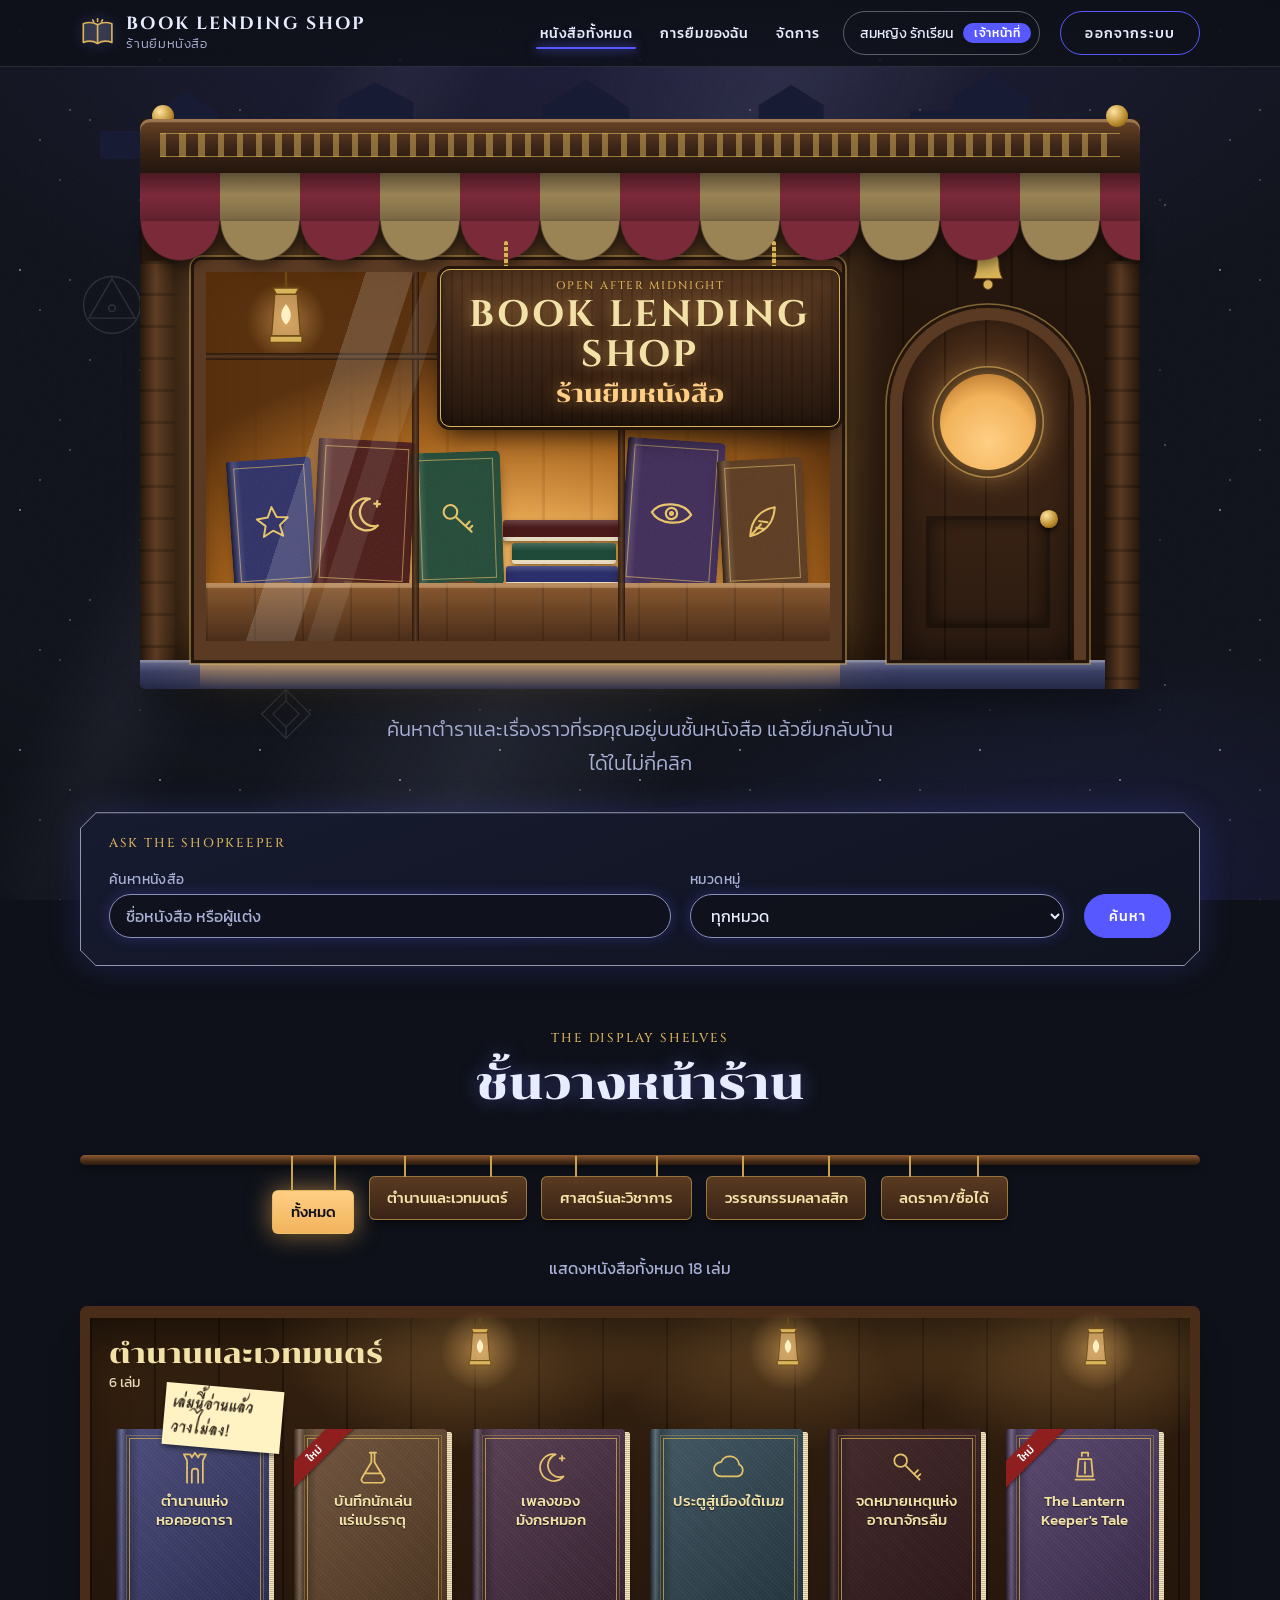
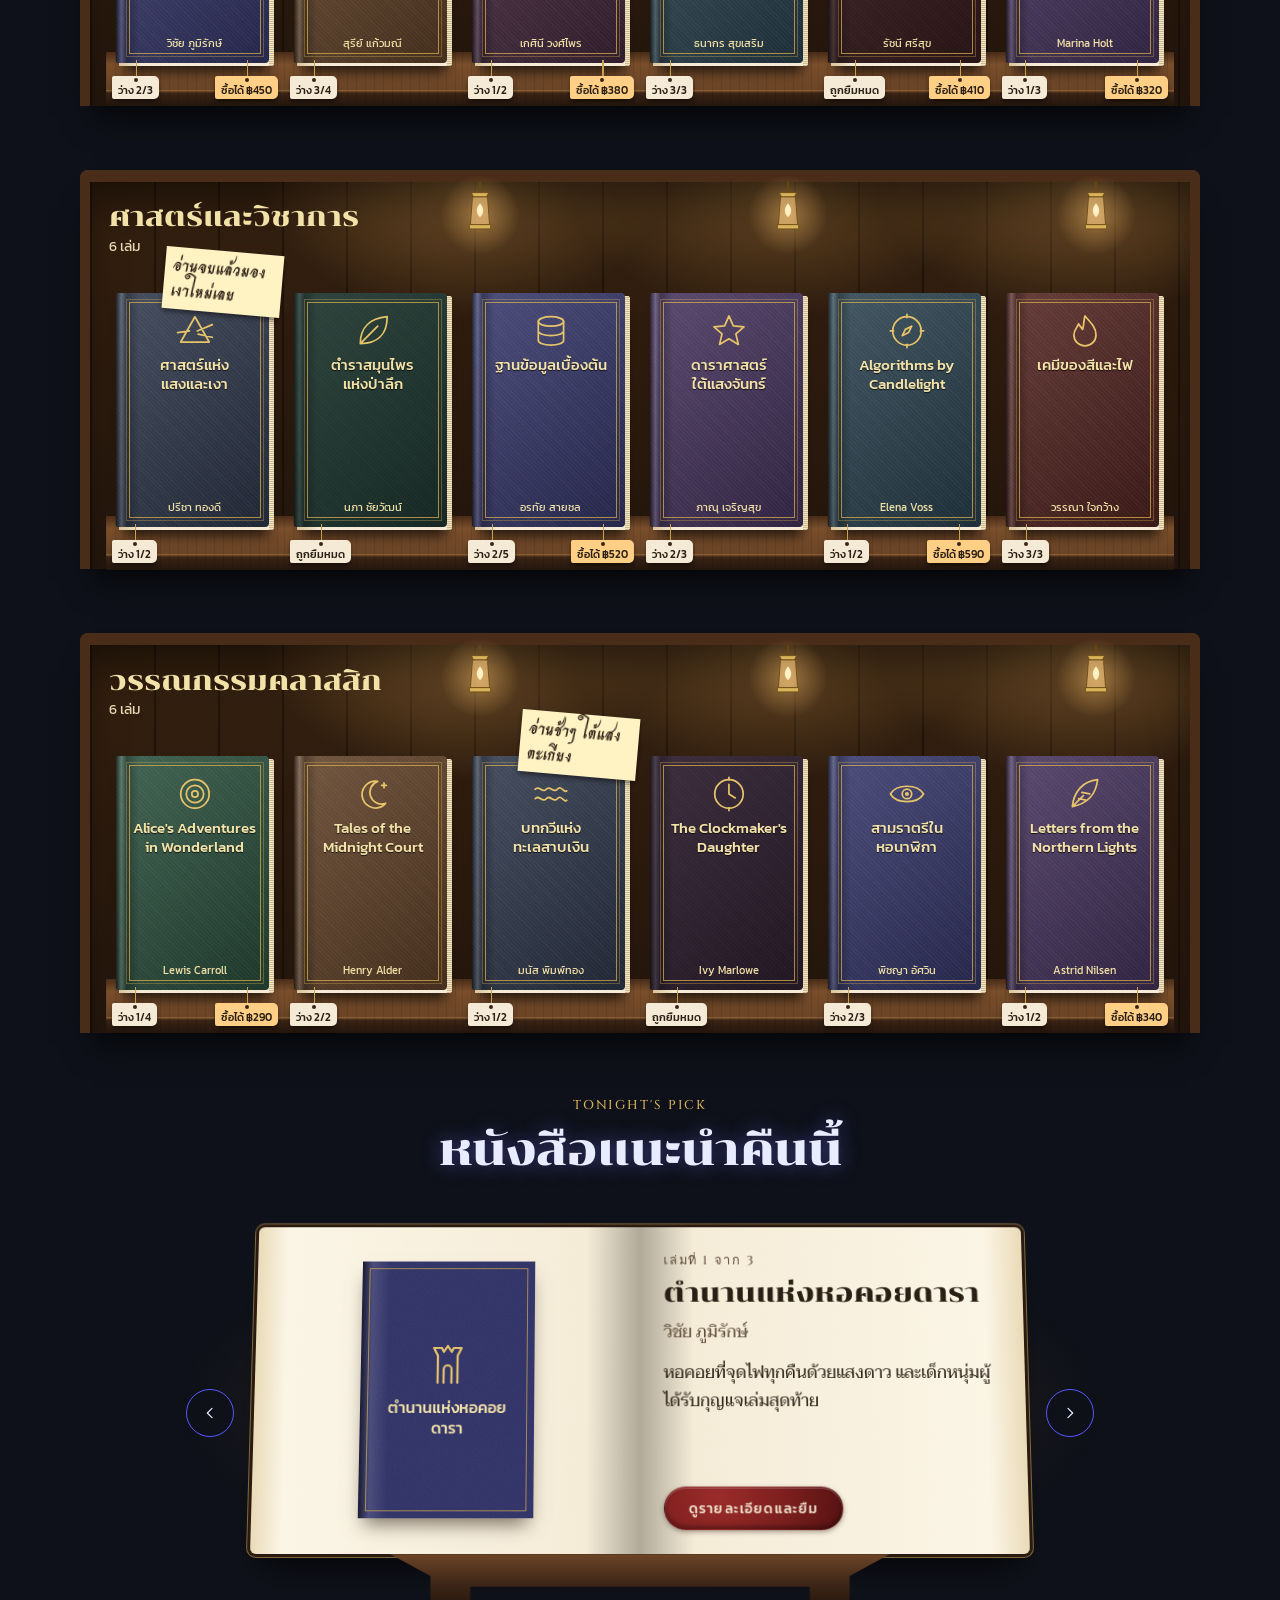
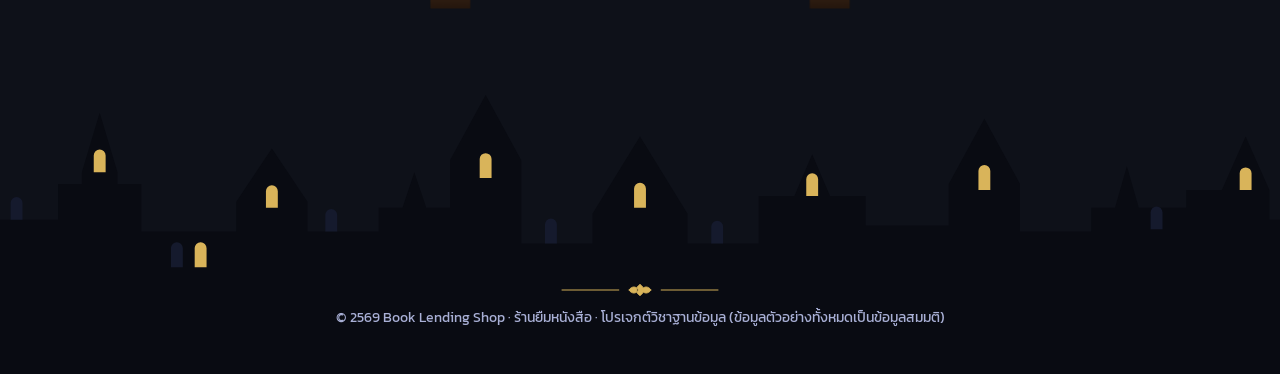
==== commit 2df9c6a0: "fix: audit fixes for prototype, schema seed and README - Prototype forms keep POST but a data-demo-n" ====
--- a/prototype/index.html
+++ b/prototype/index.html
@@ -6,7 +6,7 @@
   <title>หนังสือทั้งหมด | Book Lending Shop</title>
   <link rel="preconnect" href="https://fonts.googleapis.com">
   <link rel="preconnect" href="https://fonts.gstatic.com" crossorigin>
-  <link href="https://fonts.googleapis.com/css2?family=Charm:wght@400;700&amp;family=Chonburi&amp;family=Cinzel:wght@500;700&amp;family=IM+Fell+English:ital@0;1&amp;family=IM+Fell+English+SC&amp;family=Kanit:wght@300;400;500&amp;family=Special+Elite&amp;family=Taviraj:wght@400;500&amp;display=swap" rel="stylesheet">
+  <link href="https://fonts.googleapis.com/css2?family=Charm:wght@400;700&amp;family=Chonburi&amp;family=Cinzel:wght@500;700&amp;family=IM+Fell+English+SC&amp;family=Kanit:wght@300;400;500&amp;family=Special+Elite&amp;family=Taviraj:wght@400;500&amp;display=swap" rel="stylesheet">
   <link rel="stylesheet" href="../assets/css/style.css">
 </head>
 <body>
--- a/assets/css/style.css
+++ b/assets/css/style.css
@@ -26,7 +26,6 @@
   --f-ui: "Kanit", sans-serif;
   --f-head: "Chonburi", serif;
   --f-latin: "Cinzel", serif;
-  --f-display: "IM Fell English", "Chonburi", serif;
   --f-sc: "IM Fell English SC", "Taviraj", serif;
   --f-paper: "Taviraj", serif;
   --f-hand: "Charm", "Taviraj", cursive;
@@ -73,7 +72,7 @@
 .rune { position: absolute; left: var(--x); top: var(--y); width: var(--s); height: var(--s); fill: none; stroke: var(--silver); stroke-width: 1.3; opacity: .15; animation: rune-drift 70s ease-in-out infinite alternate; }
 
 /* ----- 4) หัวเว็บ: แถบโปร่งเกือบทึบ ติดบนสุด ----- */
-.site-header { position: sticky; top: 0; z-index: 20; border-bottom: 1px solid rgba(201, 205, 224, .14); background: linear-gradient(180deg, rgba(14, 17, 25, .95), rgba(14, 17, 25, .6)); -webkit-backdrop-filter: blur(8px); backdrop-filter: blur(8px); }
+.site-header { position: sticky; top: 0; z-index: 20; border-bottom: 1px solid rgba(201, 205, 224, .14); background: linear-gradient(180deg, rgba(14, 17, 25, .97), rgba(14, 17, 25, .88)); } /* ไม่ใช้ backdrop-filter: เบลอทุกเฟรมทับฉากที่ขยับ ทำให้หน่วง */
 .nav-bar { position: relative; display: flex; align-items: center; justify-content: space-between; gap: .5rem 1rem; padding-block: .7rem; }
 .logo { display: flex; align-items: center; gap: .7rem; min-height: 44px; text-decoration: none; color: var(--moon); }
 .logo-mark { width: 2.2rem; height: 2.2rem; fill: rgba(232, 236, 255, .14); stroke: var(--gold); stroke-width: 1.5; stroke-linecap: round; stroke-linejoin: round; filter: drop-shadow(0 0 7px var(--violet-glow)); }
@@ -88,8 +87,8 @@
 .nav-toggle { display: none; min-width: 44px; min-height: 44px; align-items: center; justify-content: center; color: var(--moon); background: transparent; border: 1px solid var(--violet); border-radius: 30px; cursor: pointer; }
 
 /* ----- 5) ปุ่ม: เม็ดยาสีม่วง (หลัก) และเส้นขอบม่วง (รอง) ----- */
-.btn { display: inline-flex; align-items: center; justify-content: center; gap: .5rem; min-height: 44px; padding: .5rem 1.5rem; font: 500 .9rem var(--f-ui); letter-spacing: .08em; text-transform: uppercase; white-space: nowrap; text-decoration: none; border-radius: 30px; border: 1.5px solid transparent; cursor: pointer; transition: transform var(--t-fast) var(--ease-out), box-shadow var(--t-fast), background var(--t-fast); transform: translate(var(--tx, 0px), var(--ty, 0px)); } /* --tx/--ty: JS ดึงปุ่มเข้าหาเมาส์เล็กน้อย */
-.btn:hover { transform: translate(var(--tx, 0px), calc(var(--ty, 0px) - 1px)); }
+.btn { display: inline-flex; align-items: center; justify-content: center; gap: .5rem; min-height: 44px; padding: .5rem 1.5rem; font: 500 .9rem var(--f-ui); letter-spacing: .08em; text-transform: uppercase; white-space: nowrap; text-decoration: none; border-radius: 30px; border: 1.5px solid transparent; cursor: pointer; transition: transform var(--t-fast) var(--ease-out), box-shadow var(--t-fast), background var(--t-fast); }
+.btn:hover { transform: translateY(-1px); }
 .btn-primary { color: #fff; background: var(--violet); border-color: var(--violet); }
 .btn-primary:hover { color: #fff; box-shadow: 0 0 0 3px rgba(87, 88, 255, .25), 0 0 22px var(--violet-glow); }
 .btn-outline { color: var(--moon); background: transparent; border-color: var(--violet); }
@@ -176,7 +175,7 @@
 .board { position: relative; padding: var(--s-2) var(--s-3) var(--s-3); text-align: center; border-radius: 10px; border: 1px solid var(--gold); box-shadow: 0 0 0 3px #24160d, 0 14px 24px -6px rgba(0, 0, 0, .7), inset 0 0 18px rgba(0, 0, 0, .45);
   background: repeating-linear-gradient(90deg, rgba(0, 0, 0, .14) 0 2px, transparent 2px 10px), linear-gradient(180deg, #5a3a22, var(--wood-1) 60%, var(--wood-2)); }
 .board .eyebrow { margin: 0; font-size: .7rem; }
-.board h1 { margin: .1rem 0 0; line-height: 1.15; color: #f3e2a8; text-shadow: 0 0 16px rgba(242, 179, 91, .55); animation: glow 6s ease-in-out infinite alternate; }
+.board h1 { margin: .1rem 0 0; line-height: 1.15; color: #f3e2a8; text-shadow: 0 0 16px rgba(242, 179, 91, .55); }
 .h1-latin { display: block; font: 700 clamp(1.25rem, 3.4vw, 2.3rem)/1.1 var(--f-latin); letter-spacing: .08em; text-transform: uppercase; }
 .h1-th { display: block; margin-top: .15rem; font: 400 clamp(1.05rem, 2.4vw, 1.5rem)/1.3 var(--f-head); color: var(--amber-soft); }
 
@@ -193,7 +192,7 @@
 .mini .emb { width: 46%; height: auto; aspect-ratio: 1; stroke-width: 2.4; }
 .stack { display: flex; flex-direction: column; gap: .12em; align-self: flex-end; }
 .stack i { display: block; width: var(--w); height: 1.3em; margin-left: var(--o, 0); border-radius: .2em; border-bottom: .3em solid #e8dcc0; background: linear-gradient(180deg, rgba(255, 255, 255, .18), transparent 45%), var(--c); box-shadow: 0 .15em .3em rgba(40, 15, 0, .5); }
-.win-lantern { position: absolute; top: 0; left: var(--x); width: 3em; transform-origin: 50% 0; animation: sway 5s ease-in-out infinite alternate; animation-delay: var(--d); filter: drop-shadow(0 0 .9em rgba(255, 207, 133, .9)); }
+.win-lantern { position: absolute; top: 0; left: var(--x); width: 3em; transform-origin: 50% 0; animation: sway 5s ease-in-out infinite alternate; animation-delay: var(--d); will-change: transform; }
 .win-lantern svg, .lantern svg { display: block; width: 100%; height: auto; }
 .ln { stroke: #6b4a14; stroke-width: 1.5; fill: none; }
 .lg { fill: var(--gold); stroke: #6b4a14; stroke-width: .8; }
@@ -219,8 +218,10 @@
 .step { position: relative; height: 1.8em; border-radius: 0 0 .3em .3em; background: linear-gradient(180deg, #6a6f92, #3a3f66 40%, #232846); box-shadow: 0 1em 2em -.5em rgba(0, 0, 0, .7), inset 0 .15em 0 rgba(255, 255, 255, .2); }
 .step::before { content: ""; position: absolute; left: 6%; width: 64%; top: 0; height: 100%; background: linear-gradient(180deg, rgba(242, 179, 91, .55), transparent); }
 /* "Lumos": แสงอุ่นตามเคอร์เซอร์ (JS ตั้ง --mx/--my และ class is-lit เฉพาะเมาส์) */
-.shop::after { content: ""; position: absolute; inset: 0; z-index: 5; pointer-events: none; opacity: 0; transition: opacity var(--t-mid) var(--ease-out); mix-blend-mode: screen;
-  background: radial-gradient(circle 11rem at var(--mx, 50%) var(--my, 40%), rgba(255, 207, 133, .32), rgba(242, 179, 91, .1) 45%, transparent 70%); }
+/* แสงตามเมาส์: วงกลมขนาดคงที่ เลื่อนด้วย transform (ไม่ต้องวาดใหม่ทั้งร้านทุกครั้งที่ขยับเมาส์) */
+.shop::after { content: ""; position: absolute; left: 0; top: 0; width: 22rem; height: 22rem; z-index: 5; pointer-events: none; opacity: 0; transition: opacity var(--t-mid) var(--ease-out); will-change: transform;
+  transform: translate(calc(var(--mx, 50%) - 11rem), calc(var(--my, 40%) - 11rem));
+  background: radial-gradient(circle closest-side, rgba(255, 207, 133, .26), rgba(242, 179, 91, .08) 65%, transparent); }
 .shop.is-lit::after { opacity: 1; }
 .tagline { max-width: 40ch; margin: var(--s-4) auto 0; font-size: clamp(1.05rem, 1.6vw, 1.25rem); font-weight: 300; text-align: center; color: var(--mist); }
 .ask { display: grid; grid-template-columns: 1.5fr 1fr auto; gap: 1rem 1.2rem; align-items: end; margin: var(--s-4) 0 var(--s-6); padding: 1.4rem 1.8rem 1.8rem; }
@@ -250,7 +251,10 @@
 .shelf-head { position: absolute; top: 1.1rem; left: 1.2rem; }
 .shelf-head h2 { margin: 0; font-size: clamp(1.25rem, 2.4vw, 1.7rem); color: #f3e2a8; }
 .row-count { margin: 0; font-size: .85rem; color: #e8d9b5; }
-.lantern { position: absolute; top: 0; left: var(--x); width: 2rem; transform-origin: 50% 0; animation: sway 5s ease-in-out infinite alternate; animation-delay: var(--d); filter: drop-shadow(0 0 .8rem rgba(255, 190, 100, .8)); }
+.lantern { position: absolute; top: 0; left: var(--x); width: 2rem; transform-origin: 50% 0; animation: sway 5s ease-in-out infinite alternate; animation-delay: var(--d); will-change: transform; }
+/* แสงโคม: วงไล่สีนิ่งๆ แกว่งไปพร้อมโคม (แทน drop-shadow ที่ต้องคำนวณใหม่ทุกเฟรม) */
+.lantern::before, .win-lantern::before { content: ""; position: absolute; left: 50%; top: 55%; width: 5em; height: 5em; margin: -2.5em 0 0 -2.5em; border-radius: 50%; z-index: -1; background: radial-gradient(circle closest-side, rgba(255, 196, 110, .45), transparent); }
+.lantern .lf { animation: none; } /* เปลวไฟกะพริบเฉพาะโคมในตู้กระจก 2 ดวง */
 .books { list-style: none; margin: 0; padding: 0; display: grid; grid-template-columns: repeat(6, minmax(0, 1fr)); }
 .books li { position: relative; container-type: inline-size; padding: 2.1rem 10px 40px; animation: pop var(--t-mid) var(--ease-out); transition: opacity var(--t-fast), transform var(--t-slow) var(--ease-out) calc(var(--i, 0) * 60ms); }
 .books li[hidden] { display: none; }
@@ -316,7 +320,7 @@
 .book-dialog[open] { animation: open-book .35s ease-out; }
 .book-dialog::backdrop { background: rgba(6, 8, 16, .8); -webkit-backdrop-filter: blur(4px); backdrop-filter: blur(4px); }
 .open-book { display: grid; grid-template-columns: .8fr 1.2fr; }
-.bd-cover { position: relative; display: grid; place-items: center; padding: 1.6rem 1.8rem 1.6rem 2.2rem; text-align: center; font: 400 1.4rem/1.4 var(--f-display); color: #f3e2a8;
+.bd-cover { position: relative; display: grid; place-items: center; padding: 1.6rem 1.8rem 1.6rem 2.2rem; text-align: center; font: 400 1.4rem/1.4 var(--f-latin); color: #f3e2a8;
   background: linear-gradient(135deg, rgba(255, 255, 255, .14), rgba(0, 0, 0, .4)), var(--noise), var(--c); box-shadow: inset -14px 0 14px -8px rgba(0, 0, 0, .6); }
 .bd-cover::before { content: ""; position: absolute; inset: 14px 22px 14px 14px; border: 1px solid #d9ae4e; outline: 1px solid rgba(217, 174, 78, .55); outline-offset: 3px; }
 .bd-page { padding: 2rem 1.8rem; background: linear-gradient(90deg, var(--paper-deep), var(--sheet) 12%); }
@@ -330,9 +334,8 @@
 .js .reveal:not(.is-in), .js .shelf-row:not(.is-in) .books li { transform: translateY(24px); }
 
 /* ----- 13) จดหมาย (login / register) ลอยอยู่กลางฉากกลางคืน ----- */
-.letter-wrap { position: relative; max-width: 540px; margin: 3rem auto 2rem; filter: drop-shadow(0 0 14px rgba(120, 120, 255, .5)); animation: bob 9s ease-in-out infinite alternate; }
+.letter-wrap { position: relative; max-width: 540px; margin: 3rem auto 2rem; filter: drop-shadow(0 0 14px rgba(120, 120, 255, .5)); } /* ไม่ลอยขึ้นลง: ฟอร์มที่ขยับพิมพ์ยากและหน่วง */
 .letter-wrap::before { content: ""; position: absolute; z-index: -1; inset: -12% -22%; background: radial-gradient(ellipse at 50% 40%, rgba(120, 120, 255, .38), transparent 65%); }
-.letter-wrap:hover, .letter-wrap:focus-within { animation-play-state: paused; }
 .envelope { position: relative; height: 80px; background: var(--paper-edge); clip-path: polygon(0 0, 100% 0, 50% 100%); }
 .envelope::after { content: ""; position: absolute; inset: 0; background: var(--paper-deep); clip-path: polygon(0 0, 100% 0, 50% calc(100% - 5px)); }
 .seal { --s: 78px; position: absolute; left: 50%; top: 40px; z-index: 2; width: var(--s); height: var(--s); margin-left: calc(var(--s) / -2); display: grid; place-items: center; border-radius: 48% 52% 50% 50% / 52% 48% 52% 48%;
@@ -386,7 +389,6 @@
 @keyframes twinkle { from { opacity: .35; } to { opacity: .85; } }
 @keyframes mote { 0% { opacity: 0; transform: translate(0, 0); } 10% { opacity: .6; } 90% { opacity: .45; } 100% { opacity: 0; transform: translate(var(--dx), -110vh); } }
 @keyframes rune-drift { to { transform: translate(40px, -50px) rotate(25deg); } }
-@keyframes glow { to { text-shadow: 0 0 24px rgba(255, 207, 133, .7), 0 0 50px rgba(242, 179, 91, .35); } }
 @keyframes flame { to { transform: scale(.88, 1.1) rotate(2deg); } }
 @keyframes swing { from { transform: rotate(calc(var(--sw, 2deg) * -1)); } to { transform: rotate(var(--sw, 2deg)); } }
 @keyframes sway { from { transform: rotate(-3deg); } to { transform: rotate(3deg); } }
@@ -397,7 +399,6 @@
 @keyframes pop { from { opacity: .5; transform: scale(.92); } to { opacity: 1; transform: none; } }
 @keyframes dust { 0% { opacity: 0; transform: translate(0, 0); } 25% { opacity: .85; } 100% { opacity: 0; transform: translate(var(--dx), -150px); } }
 @keyframes lamp { from { opacity: .55; } to { opacity: .95; } }
-@keyframes bob { to { transform: translateY(-5px); } }
 @keyframes wiggle { 0%, 100% { transform: perspective(700px) rotate(0); } 20% { transform: perspective(700px) translateY(-10px) rotate(-3deg); } 40% { transform: perspective(700px) translateY(-12px) rotate(3deg); } 60% { transform: perspective(700px) translateY(-8px) rotate(-2deg); } 80% { transform: perspective(700px) translateY(-3px) rotate(1deg); } }
 @keyframes open-book { from { transform: scale(.94); } to { transform: none; } }
 @keyframes thunk { from { opacity: .6; transform: scale(1.4) rotate(-10deg); } 60% { opacity: 1; transform: scale(.96) rotate(var(--rot, -3deg)); } to { opacity: 1; transform: scale(1) rotate(var(--rot, -3deg)); } }
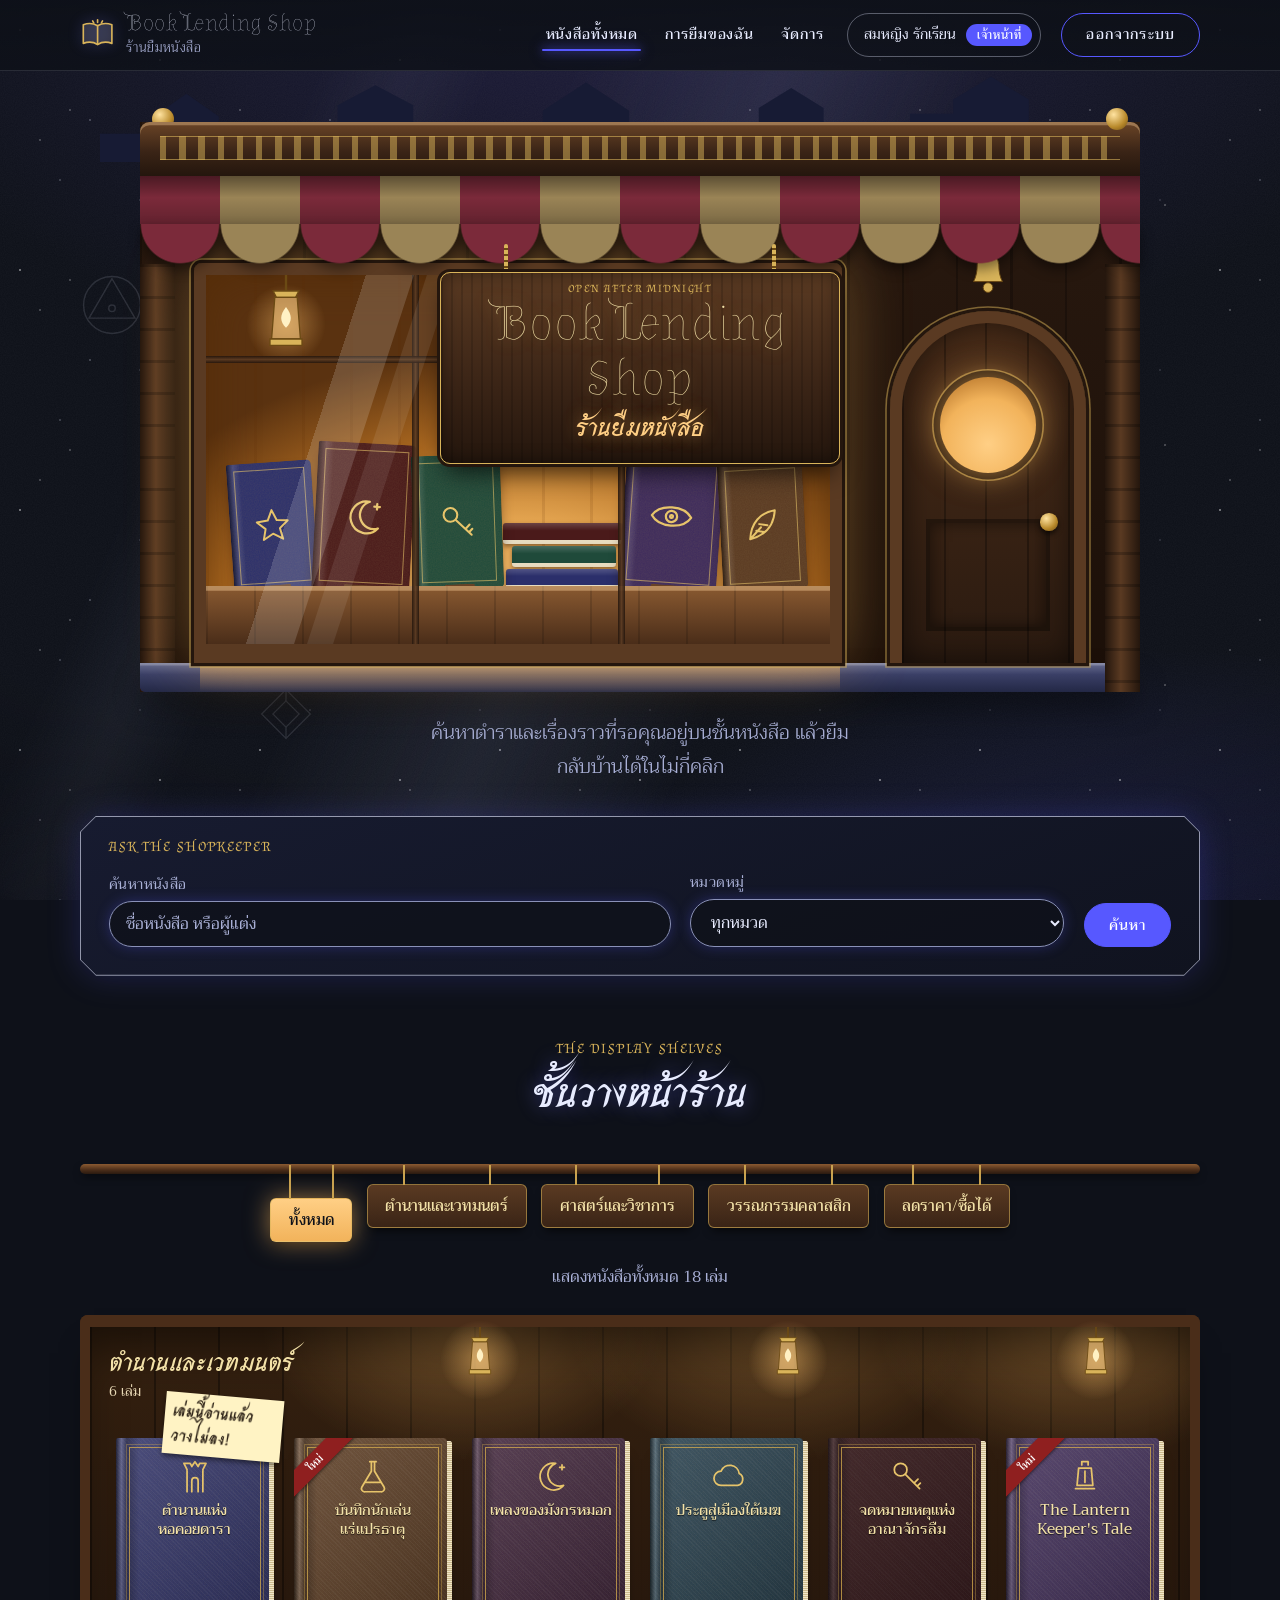
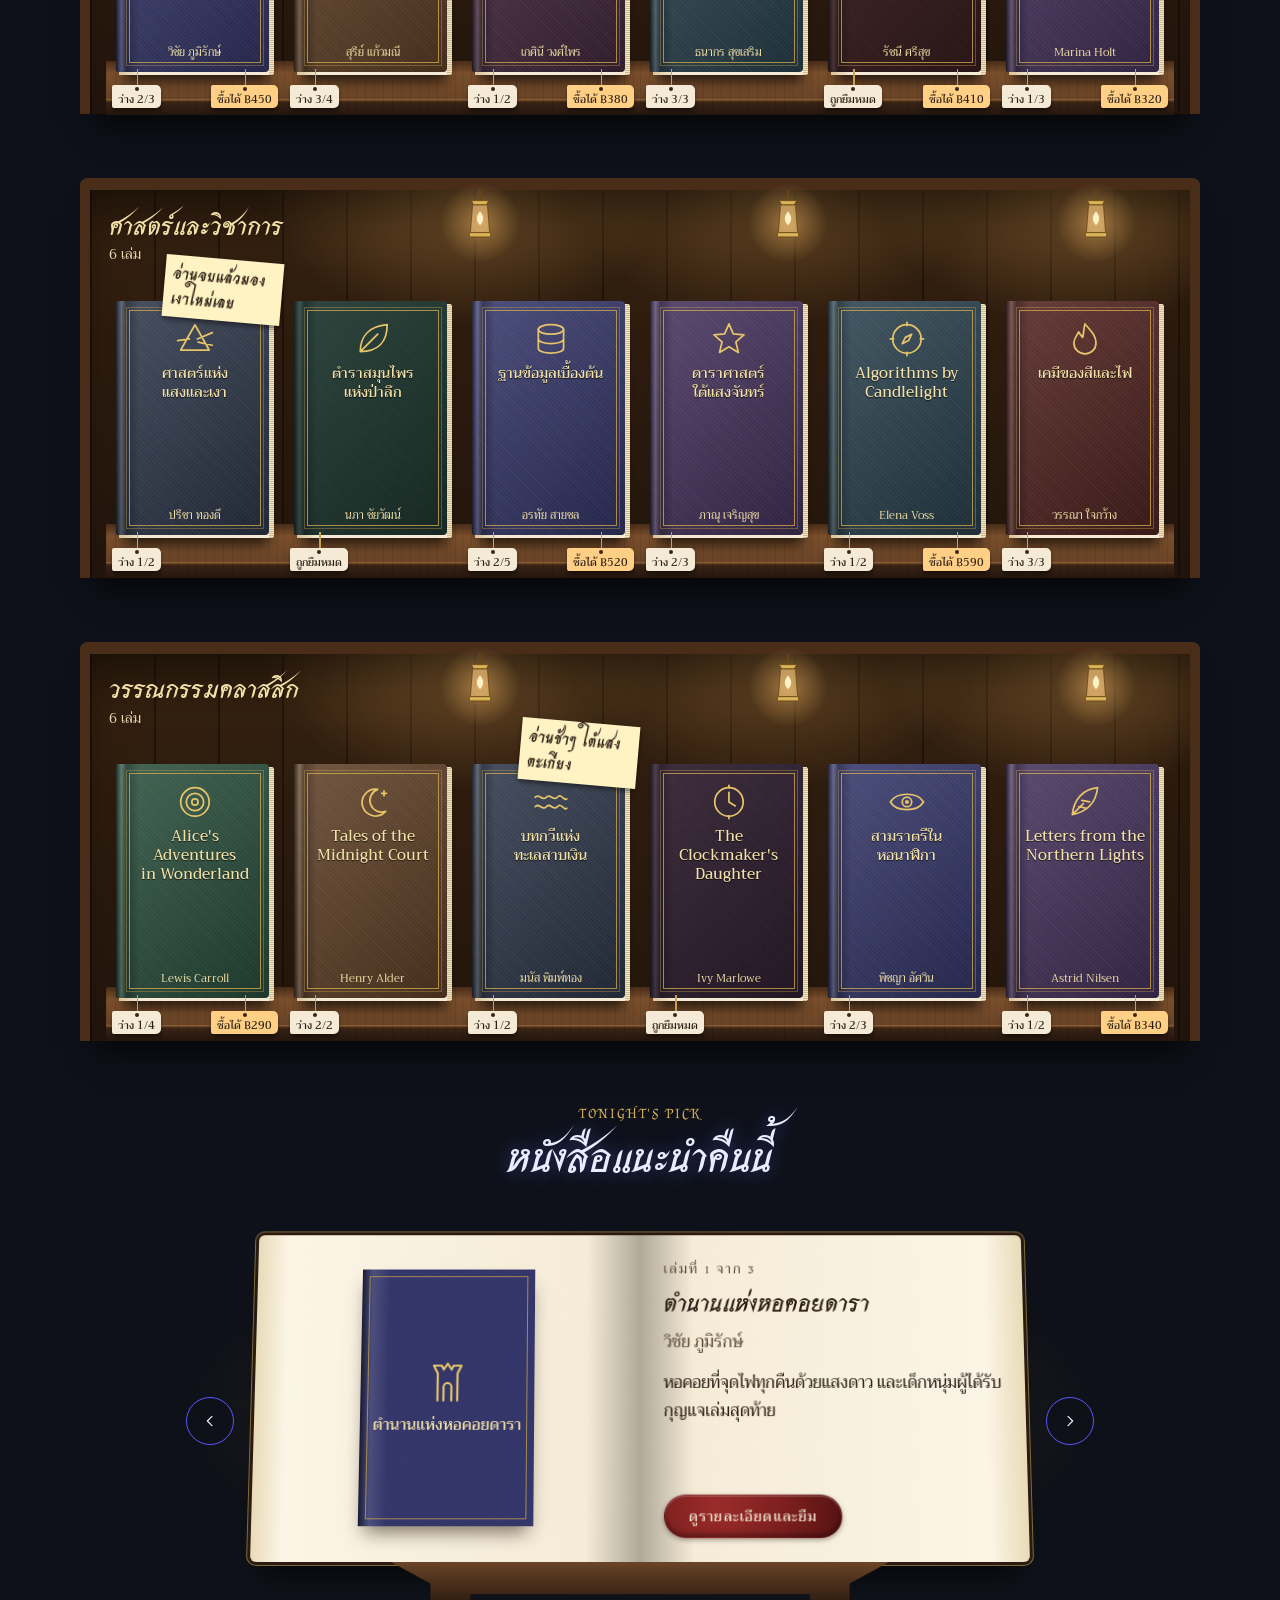
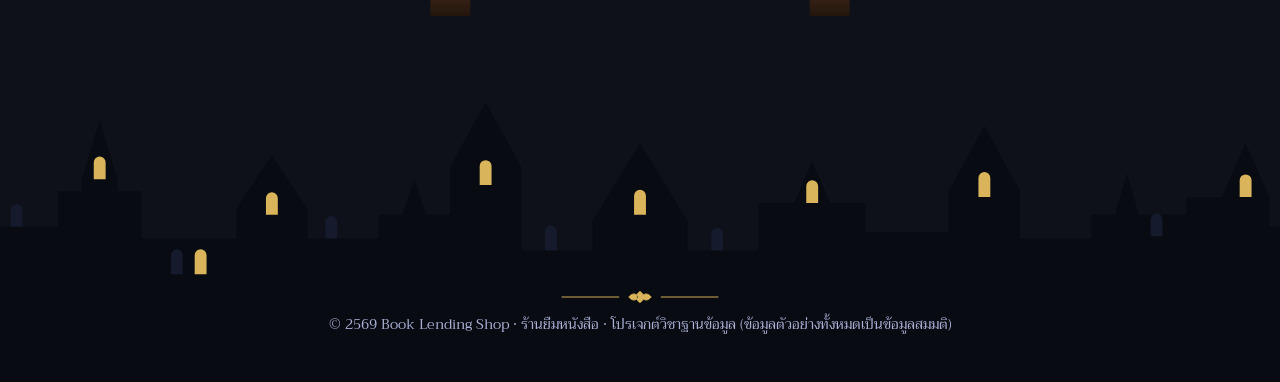
==== commit 26f0ceda: "style: magic fonts (Almendra Display, Srisakdi, Trirong) English shop name in Almendra Display, Thai" ====
--- a/prototype/index.html
+++ b/prototype/index.html
@@ -6,7 +6,7 @@
   <title>หนังสือทั้งหมด | Book Lending Shop</title>
   <link rel="preconnect" href="https://fonts.googleapis.com">
   <link rel="preconnect" href="https://fonts.gstatic.com" crossorigin>
-  <link href="https://fonts.googleapis.com/css2?family=Charm:wght@400;700&amp;family=Chonburi&amp;family=Cinzel:wght@500;700&amp;family=IM+Fell+English+SC&amp;family=Kanit:wght@300;400;500&amp;family=Special+Elite&amp;family=Taviraj:wght@400;500&amp;display=swap" rel="stylesheet">
+  <link href="https://fonts.googleapis.com/css2?family=Almendra+Display&amp;family=Almendra+SC&amp;family=Charm:wght@400;700&amp;family=IM+Fell+English+SC&amp;family=Special+Elite&amp;family=Srisakdi:wght@400;700&amp;family=Trirong:wght@300;400;500;700&amp;display=swap" rel="stylesheet">
   <link rel="stylesheet" href="../assets/css/style.css">
 </head>
 <body>
--- a/assets/css/style.css
+++ b/assets/css/style.css
@@ -23,13 +23,14 @@
   --s-1: .25rem; --s-2: .5rem; --s-3: 1rem; --s-4: 1.5rem; --s-5: 2.5rem; --s-6: 4rem;
   --fs-h2: clamp(1.9rem, 4.2vw, 2.8rem);
   /* ฟอนต์ */
-  --f-ui: "Kanit", sans-serif;
-  --f-head: "Chonburi", serif;
-  --f-latin: "Cinzel", serif;
-  --f-sc: "IM Fell English SC", "Taviraj", serif;
-  --f-paper: "Taviraj", serif;
-  --f-hand: "Charm", "Taviraj", cursive;
-  --f-type: "Special Elite", "Taviraj", monospace;
+  --f-ui: "Trirong", serif; /* เนื้อหา: ตัวพิมพ์โบราณ อ่านง่าย */
+  --f-head: "Srisakdi", "Trirong", serif; /* หัวข้อไทยแบบตำราเวท */
+  --f-latin: "Almendra SC", "Trirong", serif;
+  --f-display: "Almendra Display", "Almendra SC", serif; /* ชื่อร้านตัวใหญ่เท่านั้น (ตัวโปร่ง อ่านยากถ้าเล็ก) */
+  --f-sc: "IM Fell English SC", "Trirong", serif;
+  --f-paper: "Trirong", serif;
+  --f-hand: "Charm", "Trirong", cursive;
+  --f-type: "Special Elite", "Trirong", monospace;
   --grain: url("data:image/svg+xml,%3Csvg xmlns='http://www.w3.org/2000/svg' width='160' height='160'%3E%3Cfilter id='g'%3E%3CfeTurbulence type='fractalNoise' baseFrequency='.9' numOctaves='2' stitchTiles='stitch'/%3E%3CfeColorMatrix values='0 0 0 0 1 0 0 0 0 1 0 0 0 0 1 0 0 0 .6 0'/%3E%3C/filter%3E%3Crect width='160' height='160' filter='url(%23g)'/%3E%3C/svg%3E");
   --noise: url("data:image/svg+xml,%3Csvg xmlns='http://www.w3.org/2000/svg' width='120' height='120'%3E%3Cfilter id='n'%3E%3CfeTurbulence type='fractalNoise' baseFrequency='.8' numOctaves='2'/%3E%3CfeColorMatrix values='0 0 0 0 .35 0 0 0 0 .25 0 0 0 0 .1 0 0 0 .5 0'/%3E%3C/filter%3E%3Crect width='120' height='120' filter='url(%23n)' opacity='.3'/%3E%3C/svg%3E");
   --corner: url("data:image/svg+xml,%3Csvg xmlns='http://www.w3.org/2000/svg' viewBox='0 0 40 40'%3E%3Cpath d='M3 38V14Q3 3 14 3H38M9 38V17Q9 9 17 9H38M15 15q7 0 7 7t-7 6q-4-1-3-5' fill='none' stroke='%23000' stroke-width='2' stroke-linecap='round'/%3E%3C/svg%3E");
@@ -41,7 +42,7 @@
 body { margin: 0; min-height: 100vh; display: flex; flex-direction: column; font: 400 16px/1.7 var(--f-ui); color: var(--moon); background: var(--night); }
 main { position: relative; z-index: 1; flex: 1; padding-bottom: 2rem; overflow-x: clip; } /* กันแสงเรืองของจดหมายล้นขอบจอ */
 .container { width: min(1120px, 100% - 2rem); margin-inline: auto; }
-h1, h2, h3 { font-family: var(--f-head); font-weight: 400; line-height: 1.3; margin: 0 0 .6rem; }
+h1, h2, h3 { font-family: var(--f-head); font-weight: 700; line-height: 1.3; margin: 0 0 .6rem; }
 p { margin: 0 0 .8rem; }
 a { color: var(--link); text-underline-offset: 3px; }
 a:hover { color: #fff; }
@@ -50,7 +51,7 @@
 .skip-link { position: absolute; left: .5rem; top: -4rem; background: var(--moon); color: var(--night); padding: .6rem 1rem; z-index: 100; border-radius: 30px; }
 .skip-link:focus { top: .5rem; }
 .typed { font-family: var(--f-type); }
-.eyebrow { margin: 0 0 .4rem; font: 500 .8rem var(--f-latin); letter-spacing: .14em; text-transform: uppercase; color: var(--gold); }
+.eyebrow { margin: 0 0 .4rem; font: 400 .85rem var(--f-latin); letter-spacing: .14em; text-transform: uppercase; color: var(--gold); }
 .tag { display: inline-block; padding: .15rem .9rem; border: 1px solid rgba(201, 205, 224, .55); border-radius: 30px; font: 500 .75rem var(--f-latin); letter-spacing: .14em; text-transform: uppercase; color: var(--moon); }
 .page-title { font-size: clamp(1.8rem, 4vw, 2.5rem); margin: 0 0 1rem; text-shadow: 0 0 20px var(--violet-glow); }
 .margin-note { margin: 0 0 1rem; color: var(--mist); }
@@ -76,7 +77,7 @@
 .nav-bar { position: relative; display: flex; align-items: center; justify-content: space-between; gap: .5rem 1rem; padding-block: .7rem; }
 .logo { display: flex; align-items: center; gap: .7rem; min-height: 44px; text-decoration: none; color: var(--moon); }
 .logo-mark { width: 2.2rem; height: 2.2rem; fill: rgba(232, 236, 255, .14); stroke: var(--gold); stroke-width: 1.5; stroke-linecap: round; stroke-linejoin: round; filter: drop-shadow(0 0 7px var(--violet-glow)); }
-.logo-text { font: 700 1.1rem/1.15 var(--f-latin); letter-spacing: .12em; text-transform: uppercase; }
+.logo-text { font: 400 1.45rem/1.1 var(--f-display); letter-spacing: .02em; }
 .logo-text small { display: block; font: 300 .8rem var(--f-ui); letter-spacing: .05em; text-transform: none; color: var(--mist); }
 .nav-menu { list-style: none; margin: 0; padding: 0; display: flex; align-items: center; gap: .2rem 1.3rem; }
 .nav-menu a:not(.btn) { position: relative; display: inline-flex; align-items: center; min-height: 44px; padding-inline: .2rem; font: 500 .9rem var(--f-ui); letter-spacing: .06em; color: var(--moon); text-decoration: none; }
@@ -176,8 +177,8 @@
   background: repeating-linear-gradient(90deg, rgba(0, 0, 0, .14) 0 2px, transparent 2px 10px), linear-gradient(180deg, #5a3a22, var(--wood-1) 60%, var(--wood-2)); }
 .board .eyebrow { margin: 0; font-size: .7rem; }
 .board h1 { margin: .1rem 0 0; line-height: 1.15; color: #f3e2a8; text-shadow: 0 0 16px rgba(242, 179, 91, .55); }
-.h1-latin { display: block; font: 700 clamp(1.25rem, 3.4vw, 2.3rem)/1.1 var(--f-latin); letter-spacing: .08em; text-transform: uppercase; }
-.h1-th { display: block; margin-top: .15rem; font: 400 clamp(1.05rem, 2.4vw, 1.5rem)/1.3 var(--f-head); color: var(--amber-soft); }
+.h1-latin { display: block; font: 400 clamp(1.9rem, 4.6vw, 3.1rem)/1.1 var(--f-display); letter-spacing: .02em; }
+.h1-th { display: block; margin-top: .15rem; font: 700 clamp(1.15rem, 2.6vw, 1.7rem)/1.4 var(--f-head); color: var(--amber-soft); }
 
 .front { position: relative; z-index: 1; display: grid; grid-template-columns: minmax(0, 1fr) 22%; gap: 3em; align-items: end; padding: 2.4em 3.4em 0; }
 .shop-window { position: relative; height: 25em; overflow: hidden; border: .8em solid #5a3a22; border-bottom-width: 1.2em; border-radius: .5em .5em 0 0;
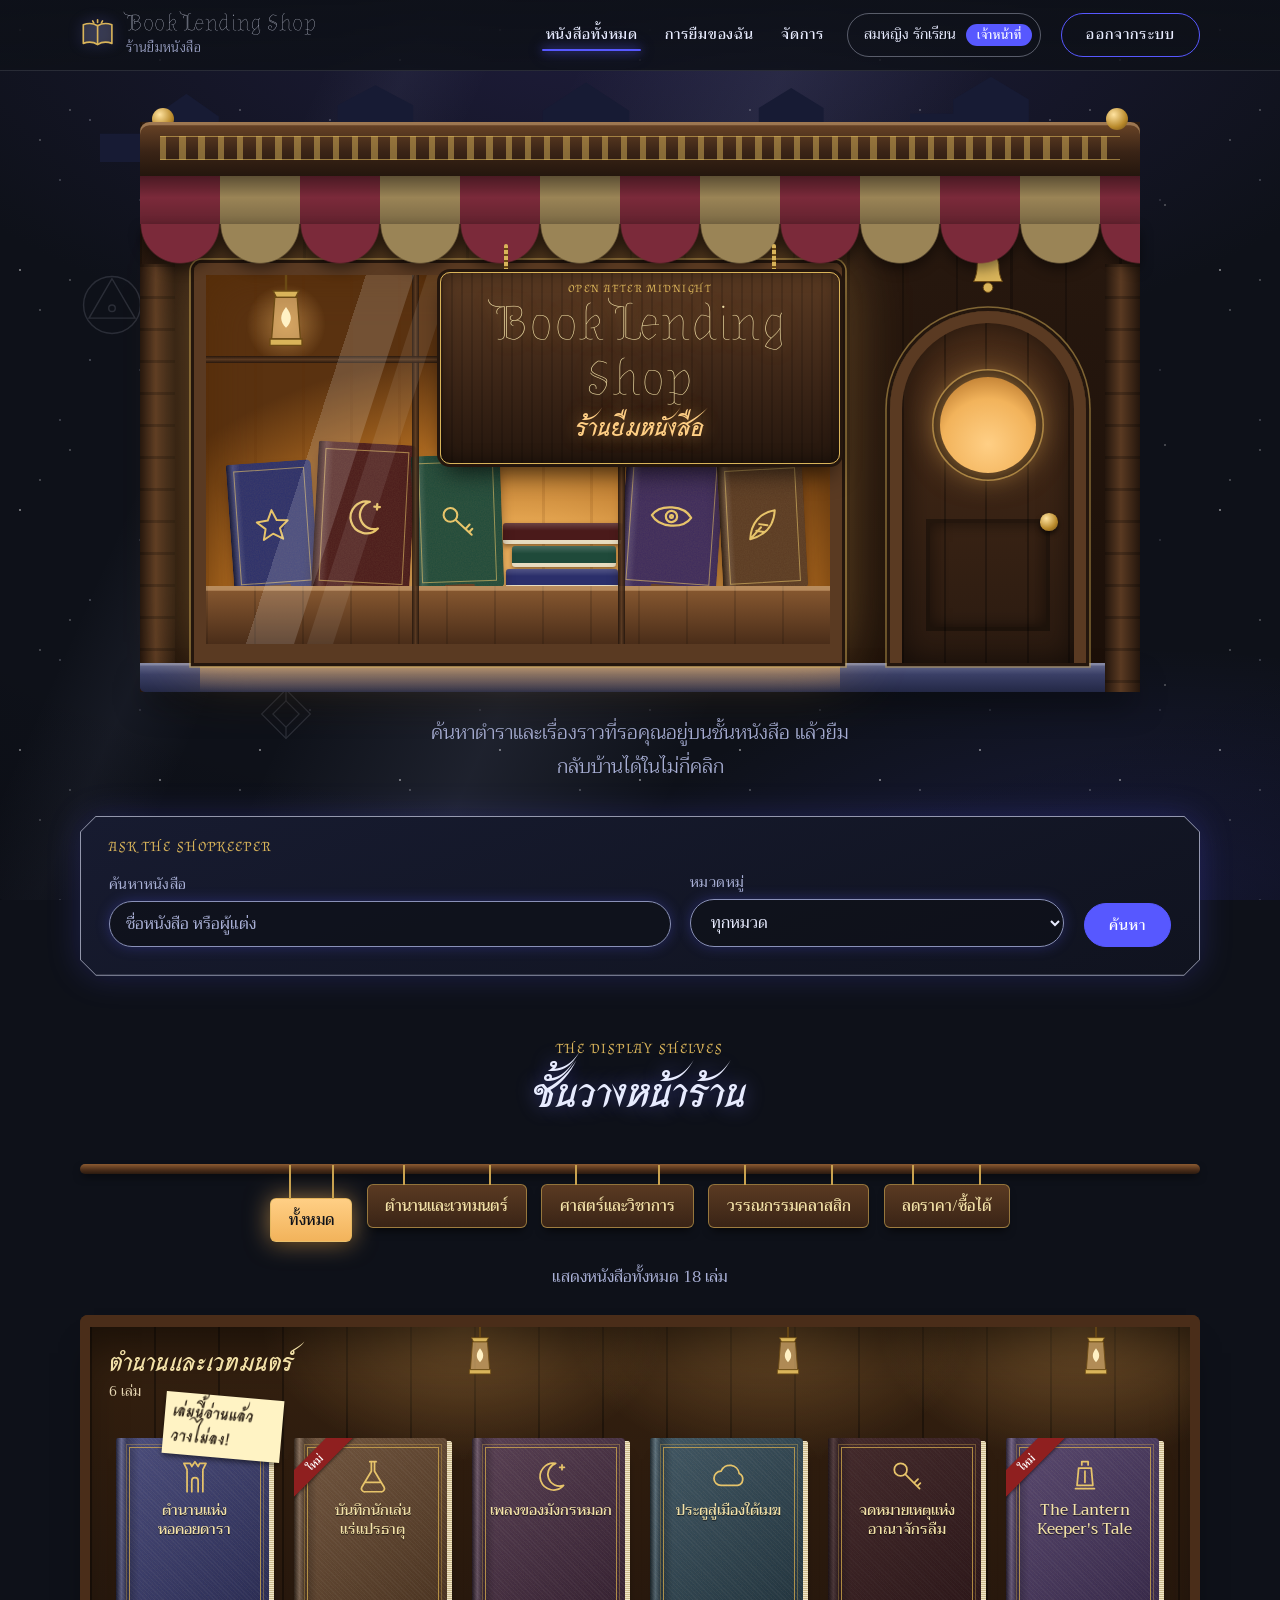
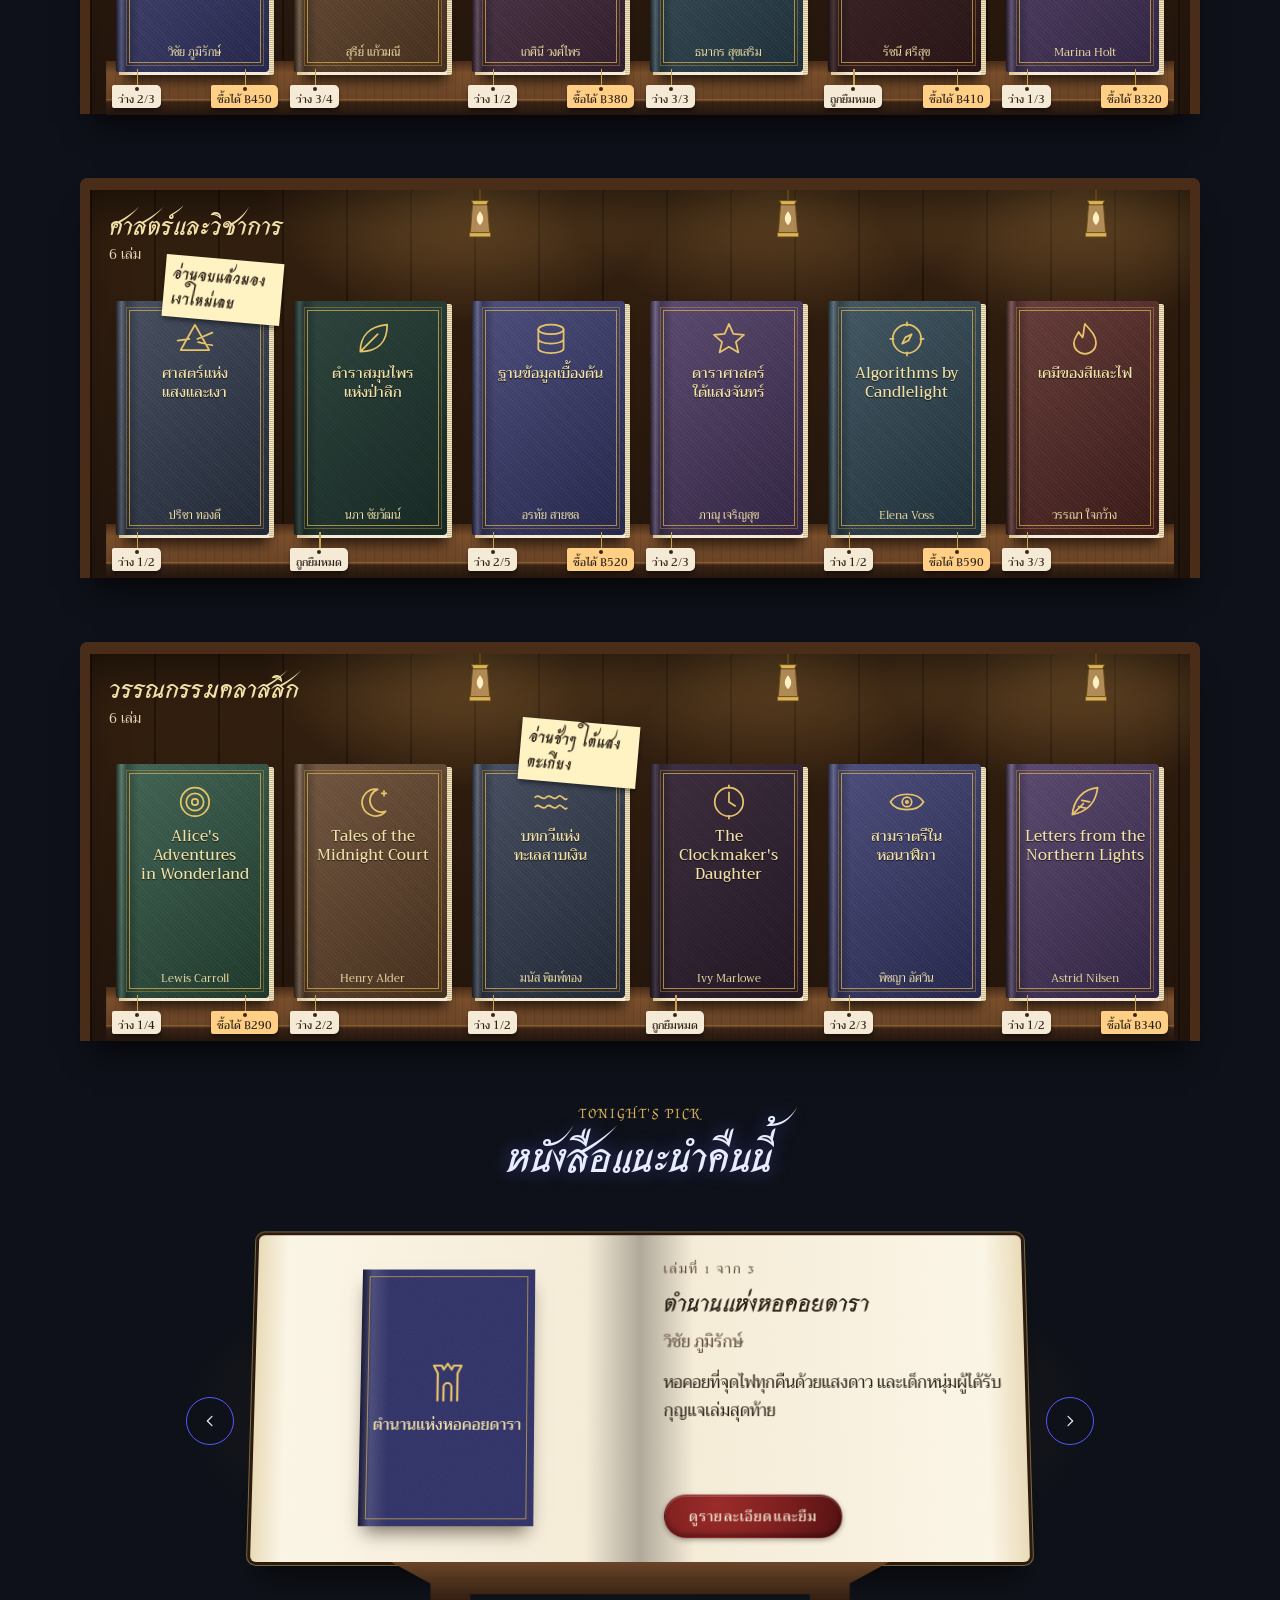
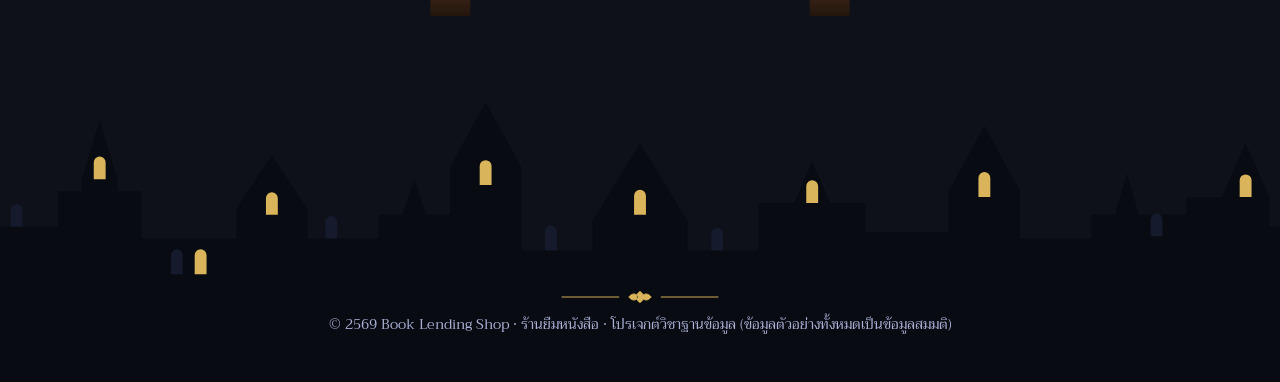
==== commit aa71f48e: "fix(ui): inside of the cover is the left page The open state no longer depends on the endpaper fadin" ====
--- a/prototype/index.html
+++ b/prototype/index.html
@@ -176,9 +176,11 @@
   </div>
 
 <dialog class="book-dialog" aria-labelledby="bd-title">
-  <div class="open-book">
-    <div class="bd-cover" aria-hidden="true"><span id="bd-cover-title"></span></div>
-    <div class="bd-page paper">
+  <div class="tome"><!-- หนังสือที่เปิดอยู่ตรงหน้า: ปกหนังหมุนเปิดรอบสันหนังสือ -->
+    <div class="tome-board" aria-hidden="true"></div>
+    <div class="tome-page tome-left" aria-hidden="true"></div><!-- ที่ว่างฝั่งซ้าย: หน้าซ้ายจริงคือด้านในของปก (.cover-back) -->
+
+    <section class="tome-page tome-right paper">
       <p class="eyebrow">Book Lending Shop</p>
       <h2 id="bd-title"></h2>
       <p class="meta" id="bd-author"></p>
@@ -189,7 +191,19 @@
         <button type="button" class="btn btn-outline" id="bd-buy" hidden>ซื้อเล่มนี้</button>
         <button type="button" class="btn btn-outline" id="bd-close">ปิด</button>
       </div>
-    </div>
+    </section>
+    <div class="tome-cover" aria-hidden="true">
+      <div class="cover-front"><span id="bd-front-title"></span></div>
+      <div class="cover-back"><!-- ด้านในของปก = หน้าซ้ายของหนังสือที่เปิดแล้ว -->
+        <div class="tome-art">
+          <svg class="emb" viewBox="0 0 24 24"><path d="M4 5h6a2 2 0 0 1 2 2v12a2 2 0 0 0-2-2H4zM20 5h-6a2 2 0 0 0-2 2v12a2 2 0 0 1 2-2h6z"/></svg>
+          <span id="bd-cover-title"></span>
+        </div>
+        <p class="tome-hand">อ่านแล้วอย่าลืมคืนนะ</p>
+        <p class="tome-flourish">❦</p>
+      </div>
+    </div>
+    <span class="tome-ribbon" aria-hidden="true"></span>
   </div>
 </dialog>
 </main>
--- a/assets/css/style.css
+++ b/assets/css/style.css
@@ -60,17 +60,16 @@
 /* ----- 3) บรรยากาศกลางคืน (ชั้นคงที่ด้านหลังทุกหน้า คลิกทะลุได้) ----- */
 .atmos { position: fixed; inset: 0; z-index: 0; overflow: hidden; pointer-events: none;
   background: radial-gradient(ellipse 90% 60% at 50% 0%, var(--indigo), transparent 70%), radial-gradient(ellipse 60% 40% at 90% 100%, rgba(87, 88, 255, .16), transparent 70%), var(--night); }
-.stars { position: absolute; inset: 0; opacity: .75; animation: twinkle 5s ease-in-out infinite alternate; background-size: 240px 240px;
+.stars { position: absolute; inset: 0; opacity: .75; background-size: 240px 240px;
   background-image: radial-gradient(1.5px 1.5px at 20px 30px, #fff, transparent), radial-gradient(1px 1px at 90px 120px, var(--moon), transparent), radial-gradient(1.5px 1.5px at 160px 60px, #fff, transparent), radial-gradient(1px 1px at 60px 180px, var(--silver), transparent), radial-gradient(1px 1px at 205px 205px, #fff, transparent); }
-.stars--far { background-size: 170px 170px; background-position: 50px 80px; opacity: .4; animation-duration: 7s; animation-delay: -3s; }
-.moonbeam { position: absolute; top: -20%; left: 55%; width: 30vw; min-width: 220px; height: 150%; transform: rotate(24deg); transform-origin: top center; filter: blur(8px);
+.stars--far { background-size: 170px 170px; background-position: 50px 80px; opacity: .4; }
+.moonbeam { position: absolute; top: -20%; left: 55%; width: 30vw; min-width: 220px; height: 150%; transform: rotate(24deg); transform-origin: top center; /* ไม่ blur: เบลอแผ่นใหญ่ทุกเฟรมคือตัวหน่วงหลัก ไล่สีนุ่มอยู่แล้ว */
   background: linear-gradient(90deg, transparent, rgba(190, 200, 255, .09) 50%, transparent); }
 .moonbeam::after { content: ""; position: absolute; inset: 0 auto 0 -60%; width: 40%; background: linear-gradient(90deg, transparent, rgba(190, 200, 255, .05) 50%, transparent); }
 .mote { position: absolute; left: var(--x); bottom: -10px; width: var(--s); height: var(--s); border-radius: 50%; background: var(--moon); box-shadow: 0 0 6px var(--moon); opacity: 0; animation: mote var(--t) linear infinite; animation-delay: var(--d); }
 /* เกรนฟิล์มบางๆ + วิกเนตต์ทับฉากกลางคืน (ชั้นเดียวกับ .atmos จึงไม่บังเนื้อหา) */
-.atmos::after { content: ""; position: absolute; inset: 0; opacity: .06; background: var(--grain); }
 .atmos::before { content: ""; position: absolute; inset: 0; z-index: 1; background: radial-gradient(ellipse 120% 90% at 50% 40%, transparent 55%, rgba(5, 6, 12, .55)); }
-.rune { position: absolute; left: var(--x); top: var(--y); width: var(--s); height: var(--s); fill: none; stroke: var(--silver); stroke-width: 1.3; opacity: .15; animation: rune-drift 70s ease-in-out infinite alternate; }
+.rune { position: absolute; left: var(--x); top: var(--y); width: var(--s); height: var(--s); fill: none; stroke: var(--silver); stroke-width: 1.3; opacity: .15; }
 
 /* ----- 4) หัวเว็บ: แถบโปร่งเกือบทึบ ติดบนสุด ----- */
 .site-header { position: sticky; top: 0; z-index: 20; border-bottom: 1px solid rgba(201, 205, 224, .14); background: linear-gradient(180deg, rgba(14, 17, 25, .97), rgba(14, 17, 25, .88)); } /* ไม่ใช้ backdrop-filter: เบลอทุกเฟรมทับฉากที่ขยับ ทำให้หน่วง */
@@ -252,7 +251,9 @@
 .shelf-head { position: absolute; top: 1.1rem; left: 1.2rem; }
 .shelf-head h2 { margin: 0; font-size: clamp(1.25rem, 2.4vw, 1.7rem); color: #f3e2a8; }
 .row-count { margin: 0; font-size: .85rem; color: #e8d9b5; }
-.lantern { position: absolute; top: 0; left: var(--x); width: 2rem; transform-origin: 50% 0; animation: sway 5s ease-in-out infinite alternate; animation-delay: var(--d); will-change: transform; }
+.lantern { position: absolute; top: 0; left: var(--x); width: 2rem; } /* โคมบนชั้นนิ่ง (9 ดวงแกว่งพร้อมกันทำให้หน่วง) แกว่งเฉพาะโคมในตู้กระจก */
+/* ส่วนที่เลื่อนพ้นจอ: หยุดแอนิเมชันวนซ้ำทั้งหมด (JS ใส่ class นี้) */
+.is-offscreen, .is-offscreen *, .is-offscreen *::before, .is-offscreen *::after { animation-play-state: paused !important; }
 /* แสงโคม: วงไล่สีนิ่งๆ แกว่งไปพร้อมโคม (แทน drop-shadow ที่ต้องคำนวณใหม่ทุกเฟรม) */
 .lantern::before, .win-lantern::before { content: ""; position: absolute; left: 50%; top: 55%; width: 5em; height: 5em; margin: -2.5em 0 0 -2.5em; border-radius: 50%; z-index: -1; background: radial-gradient(circle closest-side, rgba(255, 196, 110, .45), transparent); }
 .lantern .lf { animation: none; } /* เปลวไฟกะพริบเฉพาะโคมในตู้กระจก 2 ดวง */
@@ -276,7 +277,6 @@
   background: var(--dim), linear-gradient(90deg, rgba(0, 0, 0, .55) 0, rgba(255, 255, 255, .14) 3.5%, rgba(0, 0, 0, .28) 7%, transparent 15%), repeating-linear-gradient(45deg, rgba(255, 255, 255, .035) 0 1px, transparent 1px 3px), linear-gradient(135deg, rgba(255, 255, 255, .12), rgba(0, 0, 0, .3)), var(--noise), var(--c); }
 .book.is-out .face { --dim: linear-gradient(rgba(8, 10, 20, .35), rgba(8, 10, 20, .35)); }
 .book:hover .face, .book:focus-visible .face { box-shadow: 0 0 22px rgba(242, 179, 91, .5); }
-.book.is-open .face { transform: rotateY(-160deg); }
 .face::before { content: ""; position: absolute; inset: 6cqw 5cqw 6cqw 8cqw; border: 1px solid rgba(217, 174, 78, .75); outline: 1px solid rgba(217, 174, 78, .35); outline-offset: 2px; pointer-events: none; }
 .face::after { content: ""; position: absolute; inset: 0; pointer-events: none; background: linear-gradient(115deg, transparent 38%, rgba(255, 255, 255, .26) 50%, transparent 62%) 160% 0 / 250% 100% no-repeat; transition: background-position .8s var(--ease-out); }
 .book:hover .face::after, .book:focus-visible .face::after { background-position: -60% 0; }
@@ -317,18 +317,61 @@
 .dust { position: absolute; left: var(--x); bottom: 30%; z-index: 2; width: var(--s); height: var(--s); border-radius: 50%; background: #ffd9a0; box-shadow: 0 0 8px #ffcf85; opacity: 0; pointer-events: none; animation: dust var(--t) ease-in-out infinite; animation-delay: var(--d); }
 
 /* ----- 12) กล่องหนังสือที่เปิดออก (dialog) ----- */
-.book-dialog { width: min(780px, 100% - 2rem); max-height: calc(100vh - 2rem); padding: 0; border: 0; border-radius: 6px; overflow: auto; color: var(--ink); background: transparent; box-shadow: 0 0 0 1px rgba(201, 205, 224, .4), 0 0 44px var(--violet-glow); }
-.book-dialog[open] { animation: open-book .35s ease-out; }
-.book-dialog::backdrop { background: rgba(6, 8, 16, .8); -webkit-backdrop-filter: blur(4px); backdrop-filter: blur(4px); }
-.open-book { display: grid; grid-template-columns: .8fr 1.2fr; }
-.bd-cover { position: relative; display: grid; place-items: center; padding: 1.6rem 1.8rem 1.6rem 2.2rem; text-align: center; font: 400 1.4rem/1.4 var(--f-latin); color: #f3e2a8;
-  background: linear-gradient(135deg, rgba(255, 255, 255, .14), rgba(0, 0, 0, .4)), var(--noise), var(--c); box-shadow: inset -14px 0 14px -8px rgba(0, 0, 0, .6); }
-.bd-cover::before { content: ""; position: absolute; inset: 14px 22px 14px 14px; border: 1px solid #d9ae4e; outline: 1px solid rgba(217, 174, 78, .55); outline-offset: 3px; }
-.bd-page { padding: 2rem 1.8rem; background: linear-gradient(90deg, var(--paper-deep), var(--sheet) 12%); }
-.bd-page h2 { font-size: 1.6rem; }
-.bd-page .meta { margin: 0 0 .8rem; color: var(--ink-soft); }
-.bd-page .actions { margin-top: 1.2rem; }
+/* dialog โปร่งใส ตัวหนังสือ (.tome) คือสิ่งที่เห็น ค่าเริ่มต้น = เปิดอยู่แล้ว (อ่านได้แม้ไม่มีแอนิเมชัน) */
+.book-dialog { width: min(860px, 100% - 2rem); max-height: none; padding: 0; border: 0; overflow: visible; color: var(--ink); background: transparent; }
+.book-dialog::backdrop { background: rgba(6, 8, 16, .88); } /* ไม่เบลอฉากหลัง: หนักทุกเฟรม */
+.tome { --tx0: -25%; position: relative; display: grid; grid-template-columns: 1fr 1fr; perspective: 1600px; filter: drop-shadow(0 28px 26px rgba(0, 0, 0, .65)); }
+/* ปกหนังด้านหลัง ใหญ่กว่าหน้ากระดาษ 8px */
+.tome-board { position: absolute; inset: -8px; border-radius: 10px;
+  background: linear-gradient(90deg, transparent 49.5%, rgba(0, 0, 0, .55) 50%, transparent 50.6%), linear-gradient(135deg, rgba(255, 255, 255, .1), rgba(0, 0, 0, .35)), var(--noise), color-mix(in srgb, var(--c, #5b3a29) 60%, #000); }
+.tome-board::after { content: ""; position: absolute; inset: 3px; border: 1px solid rgba(217, 174, 78, .6); border-radius: 7px; }
+.tome-page { position: relative; z-index: 1; min-height: 26rem; padding: 2rem 2rem 1.6rem; background: var(--sheet); }
+/* หน้าซ้าย: ขอบในมืดเข้าหาสัน ขอบนอกเป็นเส้นแผ่นกระดาษซ้อนกัน มุมนอกโค้งมากกว่า */
+.tome-left, .cover-back { display: flex; flex-direction: column; align-items: center; justify-content: center; gap: 1rem; text-align: center; border-radius: 22px 0 0 14px;
+  background: linear-gradient(270deg, rgba(60, 40, 20, .38), transparent 16%), linear-gradient(180deg, rgba(255, 255, 255, .6), transparent 8%), repeating-linear-gradient(90deg, #cdbb8e 0 1px, transparent 1px 3px) left / 9px 100% no-repeat, var(--paper-deep); }
+.tome-right { max-height: 90vh; overflow: auto; border-radius: 0 22px 14px 0;
+  background: linear-gradient(90deg, rgba(60, 40, 20, .38), transparent 8%), linear-gradient(180deg, rgba(255, 255, 255, .6), transparent 6%), repeating-linear-gradient(90deg, #cdbb8e 0 1px, transparent 1px 3px) right / 9px 100% no-repeat, var(--sheet); }
+.tome-right h2 { font-size: 1.7rem; }
+.tome-right .meta { margin: 0 0 .8rem; color: var(--ink-soft); }
+.tome-right .actions { margin-top: 1.2rem; }
 .bd-price { display: inline-block; margin: 4px; font: 600 1.1rem var(--f-paper); color: var(--ink); }
+.tome-art { position: relative; display: grid; place-items: center; align-content: center; gap: .6rem; width: 62%; aspect-ratio: 3 / 4; padding: 1rem; font: 400 1.15rem/1.35 var(--f-latin); color: #f3e2a8; border-radius: 3px 8px 8px 3px;
+  background: linear-gradient(135deg, rgba(255, 255, 255, .14), rgba(0, 0, 0, .4)), var(--noise), var(--c); box-shadow: 0 6px 14px rgba(0, 0, 0, .35); }
+.tome-art::before { content: ""; position: absolute; inset: 8px; border: 1px solid #d9ae4e; }
+.tome-art .emb { width: 2.6rem; height: 2.6rem; }
+.tome-hand { margin: 0; font: 400 1.5rem/1.2 var(--f-hand); color: var(--ink-soft); }
+.tome-flourish { margin: 0; font-size: 1.6rem; line-height: 1; color: var(--gold); }
+/* ปกหน้า: บานพับที่ขอบซ้าย (สัน) สถานะปกติ = เปิดแล้ว (หมุน -180°) ด้านในปกจึงเป็นหน้าซ้าย
+   แอนิเมชันแค่หมุนจาก "ปิด" มาที่สถานะนี้ ถ้าแอนิเมชันไม่เล่นหรือสะดุด หนังสือก็ยังเปิดถูกต้อง */
+.tome-cover { position: absolute; z-index: 3; top: 0; bottom: 0; left: 50%; width: 50%; transform-origin: left center; transform-style: preserve-3d; transform: rotateY(-180deg); pointer-events: none; }
+.cover-front, .cover-back { position: absolute; inset: -8px -8px -8px 0; backface-visibility: hidden; border-radius: 3px 12px 12px 3px; }
+.cover-front { display: grid; place-items: center; padding: 2rem; text-align: center; font: 400 1.9rem/1.4 var(--f-display); color: #f3e2a8; text-shadow: 0 1px 2px rgba(0, 0, 0, .7);
+  background: linear-gradient(90deg, rgba(0, 0, 0, .5), rgba(255, 255, 255, .12) 4%, transparent 14%), linear-gradient(135deg, rgba(255, 255, 255, .14), rgba(0, 0, 0, .4)), var(--noise), var(--c); }
+.cover-front::before { content: ""; position: absolute; inset: 22px 22px 22px 30px; border: 1px solid #d9ae4e; outline: 1px solid rgba(217, 174, 78, .55); outline-offset: 3px; }
+.cover-back { inset: 0; padding: 2rem; transform: rotateY(180deg); border-radius: 22px 0 0 14px; } /* พื้นหลัง/จัดวางใช้ร่วมกับ .tome-left ด้านบน */
+.tome-left { visibility: hidden; } /* แค่จองความกว้างฝั่งซ้าย ไม่ให้โผล่ข้างหนังสือตอนยังปิด */
+.tome-ribbon { position: absolute; z-index: 2; left: calc(50% - 5px); top: 100%; width: 10px; height: 2.6rem; margin-top: -4px; background: linear-gradient(90deg, #7a1424, #b3243a 50%, #7a1424); clip-path: polygon(0 0, 100% 0, 100% 100%, 50% 80%, 0 100%); }
+
+@media (prefers-reduced-motion: no-preference) {
+  .book-dialog[open] .tome { animation: tome-glide .9s var(--ease-out) backwards; }
+  .book-dialog[open] .tome-cover { animation: cover-open .9s var(--ease-out) backwards; }
+  .book-dialog[open] .tome-board { animation: board-in .9s var(--ease-out) backwards; }
+  .book-dialog[open] .tome-right { animation: page-settle .9s var(--ease-out) backwards; }
+}
+@keyframes tome-glide { from { transform: translateX(var(--tx0)); } }
+@keyframes cover-open { from { transform: rotateY(0); } }
+@keyframes board-in { from { clip-path: inset(-10px -10px -10px 50%); } to { clip-path: inset(-10px); } }
+@keyframes page-settle { from { transform: scale(.98); } }
+
+/* มือถือ: เห็นหน้าเดียว (หน้าขวา) ปกเปิดจากขอบซ้าย */
+@media (max-width: 639px) {
+  .tome { --tx0: 0; grid-template-columns: 1fr; }
+  .tome-left, .tome-ribbon { display: none; }
+  .tome-right { padding: 1.4rem 1.2rem; border-radius: 6px 18px 14px 6px; }
+  .tome-cover { left: 0; width: 100%; visibility: hidden; } /* จอแคบไม่มีที่ให้หน้าซ้าย: ปกหมุนพ้นไปแล้วหายไป */
+  .book-dialog[open] .tome-cover { animation-name: cover-open-m; }
+}
+@keyframes cover-open-m { from { transform: rotateY(0); visibility: visible; } 99% { visibility: visible; } }
 
 /* เลื่อนเจอแล้วค่อยลอยขึ้น: เฉพาะ transform (JS ใส่ class js ให้ html ก่อน ถ้าไม่มี JS เนื้อหาอยู่ที่เดิมเลย) */
 .reveal { transition: transform var(--t-slow) var(--ease-out); }
@@ -382,14 +425,12 @@
 .skyline { display: block; width: 100%; height: clamp(110px, 16vw, 190px); }
 .skyline path { fill: #090b12; }
 .skyline .win { fill: #151a2d; }
-.skyline .lit { fill: var(--gold); animation: lamp 5s ease-in-out infinite alternate; animation-delay: var(--d, 0s); }
+.skyline .lit { fill: var(--gold); } /* ไฟหน้าต่างนิ่ง: กะพริบใน SVG ต้องวาดใหม่ทั้งแถบทุกเฟรม */
 .foot-strip { padding: .2rem 1rem 2rem; font-size: .88rem; text-align: center; color: var(--mist); background: #090b12; }
 .flourish { display: block; width: 160px; height: 16px; margin: 0 auto .5rem; fill: var(--gold); stroke: var(--gold); stroke-width: 1.2; }
 
 /* ----- 17) แอนิเมชัน ----- */
-@keyframes twinkle { from { opacity: .35; } to { opacity: .85; } }
 @keyframes mote { 0% { opacity: 0; transform: translate(0, 0); } 10% { opacity: .6; } 90% { opacity: .45; } 100% { opacity: 0; transform: translate(var(--dx), -110vh); } }
-@keyframes rune-drift { to { transform: translate(40px, -50px) rotate(25deg); } }
 @keyframes flame { to { transform: scale(.88, 1.1) rotate(2deg); } }
 @keyframes swing { from { transform: rotate(calc(var(--sw, 2deg) * -1)); } to { transform: rotate(var(--sw, 2deg)); } }
 @keyframes sway { from { transform: rotate(-3deg); } to { transform: rotate(3deg); } }
@@ -399,9 +440,7 @@
 @keyframes tag-swing { 0%, 100% { transform: rotate(0); } 25% { transform: rotate(9deg); } 55% { transform: rotate(-7deg); } 80% { transform: rotate(3deg); } }
 @keyframes pop { from { opacity: .5; transform: scale(.92); } to { opacity: 1; transform: none; } }
 @keyframes dust { 0% { opacity: 0; transform: translate(0, 0); } 25% { opacity: .85; } 100% { opacity: 0; transform: translate(var(--dx), -150px); } }
-@keyframes lamp { from { opacity: .55; } to { opacity: .95; } }
 @keyframes wiggle { 0%, 100% { transform: perspective(700px) rotate(0); } 20% { transform: perspective(700px) translateY(-10px) rotate(-3deg); } 40% { transform: perspective(700px) translateY(-12px) rotate(3deg); } 60% { transform: perspective(700px) translateY(-8px) rotate(-2deg); } 80% { transform: perspective(700px) translateY(-3px) rotate(1deg); } }
-@keyframes open-book { from { transform: scale(.94); } to { transform: none; } }
 @keyframes thunk { from { opacity: .6; transform: scale(1.4) rotate(-10deg); } 60% { opacity: 1; transform: scale(.96) rotate(var(--rot, -3deg)); } to { opacity: 1; transform: scale(1) rotate(var(--rot, -3deg)); } }
 @keyframes unfold { from { transform: scaleY(.96); } to { transform: none; } }
 @keyframes spark-out { from { transform: translate(-50%, -50%); opacity: 1; } to { transform: translate(calc(-50% + var(--dx)), calc(-50% + var(--dy))); opacity: 0; } }
@@ -420,7 +459,7 @@
   .nav-toggle { display: inline-flex; }
   .nav-bar nav { position: absolute; top: 100%; left: 0; right: 0; }
   .nav-menu { display: none; }
-  .nav-menu.is-open { display: flex; flex-direction: column; align-items: stretch; gap: .3rem; margin-top: .4rem; padding: 1rem; background: rgba(22, 26, 43, .97); -webkit-backdrop-filter: blur(10px); backdrop-filter: blur(10px); border: 1px solid rgba(201, 205, 224, .35); border-radius: 18px; box-shadow: 0 18px 40px rgba(0, 0, 0, .6); }
+  .nav-menu.is-open { display: flex; flex-direction: column; align-items: stretch; gap: .3rem; margin-top: .4rem; padding: 1rem; background: rgba(22, 26, 43, .98); border: 1px solid rgba(201, 205, 224, .35); border-radius: 18px; box-shadow: 0 18px 40px rgba(0, 0, 0, .6); }
   .nav-menu .btn, .user-name { width: 100%; justify-content: space-between; }
 }
 @media (max-width: 760px) {
@@ -429,9 +468,6 @@
   .ask, .cols { grid-template-columns: 1fr; }
   .ask { padding: 1.2rem 1.2rem 1.5rem; }
   .letter { padding-inline: 1.2rem; }
-  .open-book { grid-template-columns: 1fr; }
-  .bd-cover { min-height: 130px; padding: 1.2rem 1.6rem; }
-  .bd-cover::before { inset: 10px; }
   .panel { padding: 1rem; }
   .checkout-card, .ledger { padding: 2rem 1rem 1.4rem; }
 }
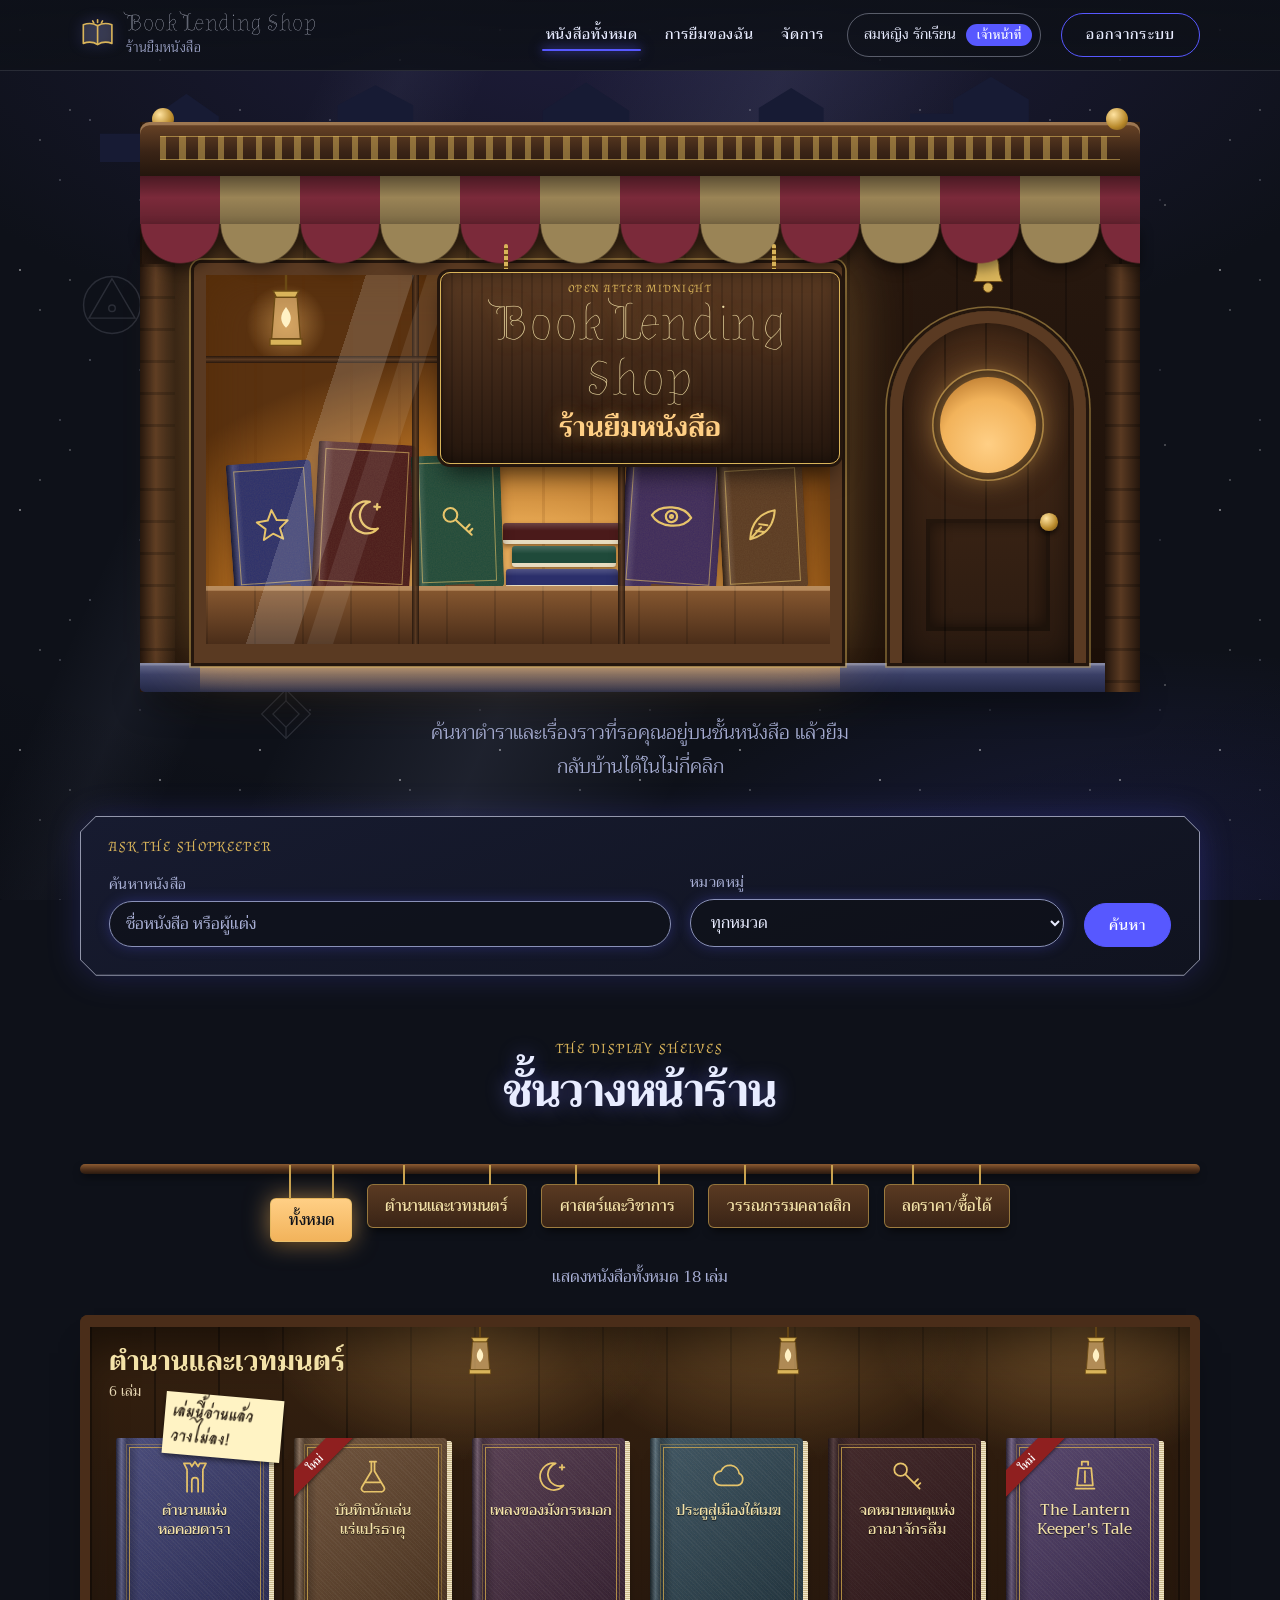
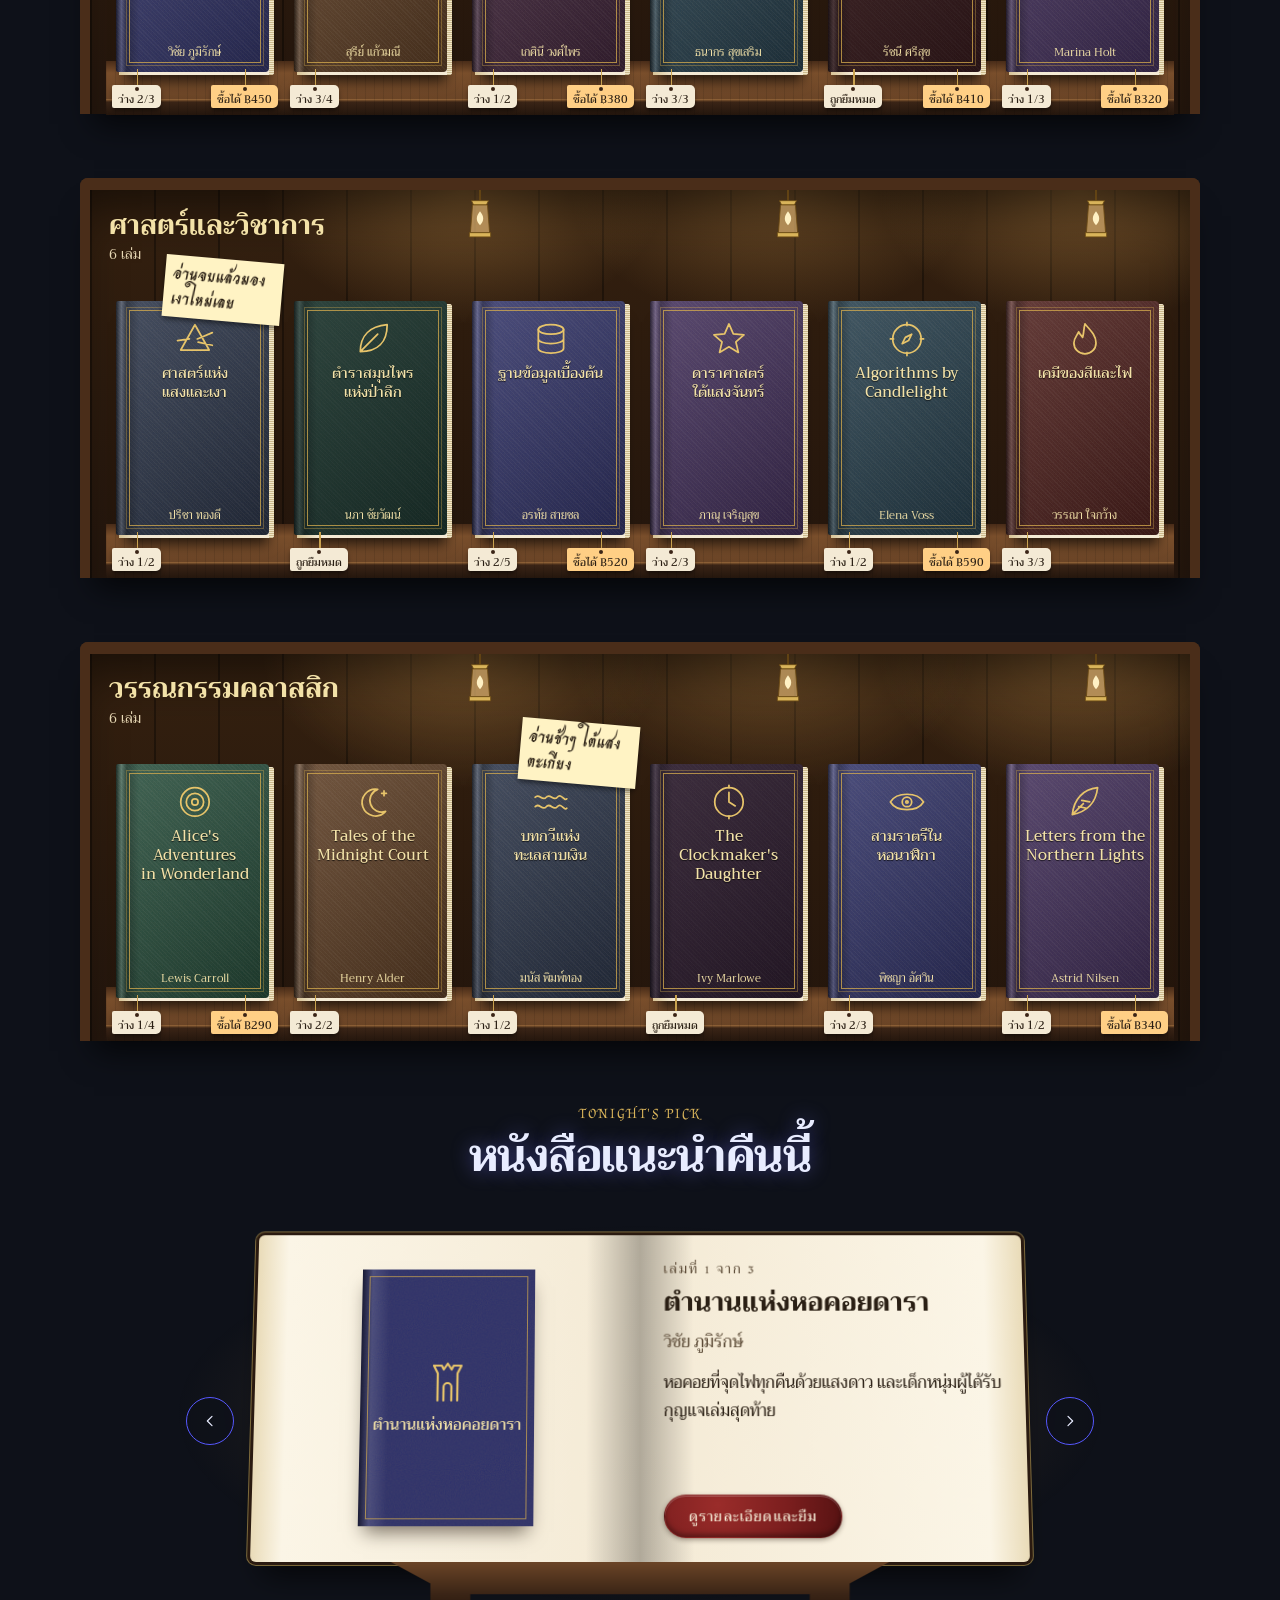
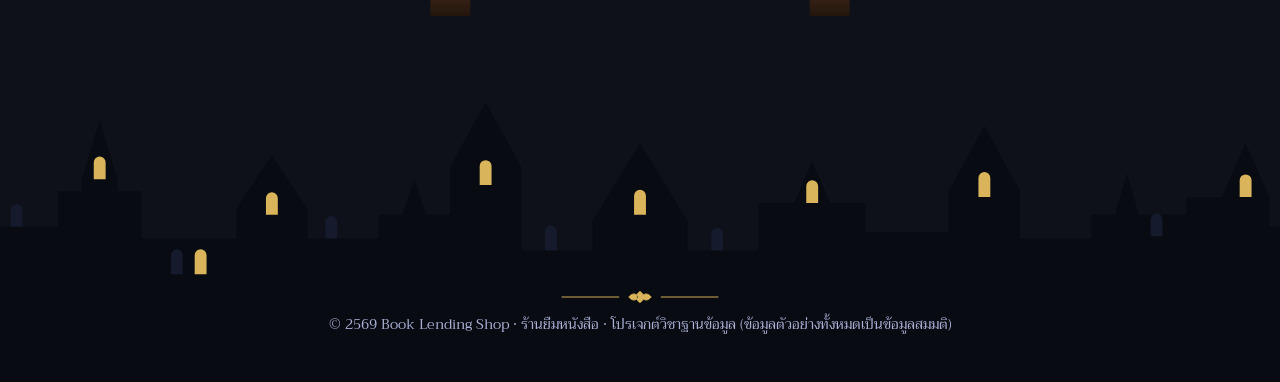
==== commit 08c5ac29: "feat: admin user/role page, cancel pending rental, show-password toggle, autocomplete, rental wordin" ====
--- a/prototype/index.html
+++ b/prototype/index.html
@@ -6,7 +6,7 @@
   <title>หนังสือทั้งหมด | Book Lending Shop</title>
   <link rel="preconnect" href="https://fonts.googleapis.com">
   <link rel="preconnect" href="https://fonts.gstatic.com" crossorigin>
-  <link href="https://fonts.googleapis.com/css2?family=Almendra+Display&amp;family=Almendra+SC&amp;family=Charm:wght@400;700&amp;family=IM+Fell+English+SC&amp;family=Special+Elite&amp;family=Srisakdi:wght@400;700&amp;family=Trirong:wght@300;400;500;700&amp;display=swap" rel="stylesheet">
+  <link href="https://fonts.googleapis.com/css2?family=Almendra+Display&amp;family=Almendra+SC&amp;family=Charm:wght@400;700&amp;family=IM+Fell+English+SC&amp;family=Special+Elite&amp;family=Trirong:wght@300;400;500;700&amp;display=swap" rel="stylesheet">
   <link rel="stylesheet" href="../assets/css/style.css">
 </head>
 <body>
--- a/assets/css/style.css
+++ b/assets/css/style.css
@@ -24,7 +24,7 @@
   --fs-h2: clamp(1.9rem, 4.2vw, 2.8rem);
   /* ฟอนต์ */
   --f-ui: "Trirong", serif; /* เนื้อหา: ตัวพิมพ์โบราณ อ่านง่าย */
-  --f-head: "Srisakdi", "Trirong", serif; /* หัวข้อไทยแบบตำราเวท */
+  --f-head: "Trirong", serif; /* หัวข้อไทย: ตัวอักษรมีหัว อ่านง่าย (เดิมใช้ Srisakdi แบบลายมือเอียง) */
   --f-latin: "Almendra SC", "Trirong", serif;
   --f-display: "Almendra Display", "Almendra SC", serif; /* ชื่อร้านตัวใหญ่เท่านั้น (ตัวโปร่ง อ่านยากถ้าเล็ก) */
   --f-sc: "IM Fell English SC", "Trirong", serif;
@@ -487,3 +487,11 @@
 @media (prefers-reduced-motion: reduce) {
   *, *::before, *::after { animation: none !important; transition: none !important; }
 }
+
+
+/* ปุ่มแสดง/ซ่อนรหัสผ่าน: อยู่ขวาในช่องกรอก */
+.pw-wrap { position: relative; }
+.pw-wrap input { width: 100%; padding-right: 4.5rem; }
+.pw-toggle { position: absolute; right: 0.25rem; top: 50%; transform: translateY(-50%); background: none; border: 0; padding: 0.4rem 0.7rem;
+  font: inherit; font-size: 0.9rem; color: inherit; opacity: 0.75; cursor: pointer; border-radius: 6px; }
+.pw-toggle:hover, .pw-toggle:focus-visible { opacity: 1; text-decoration: underline; }
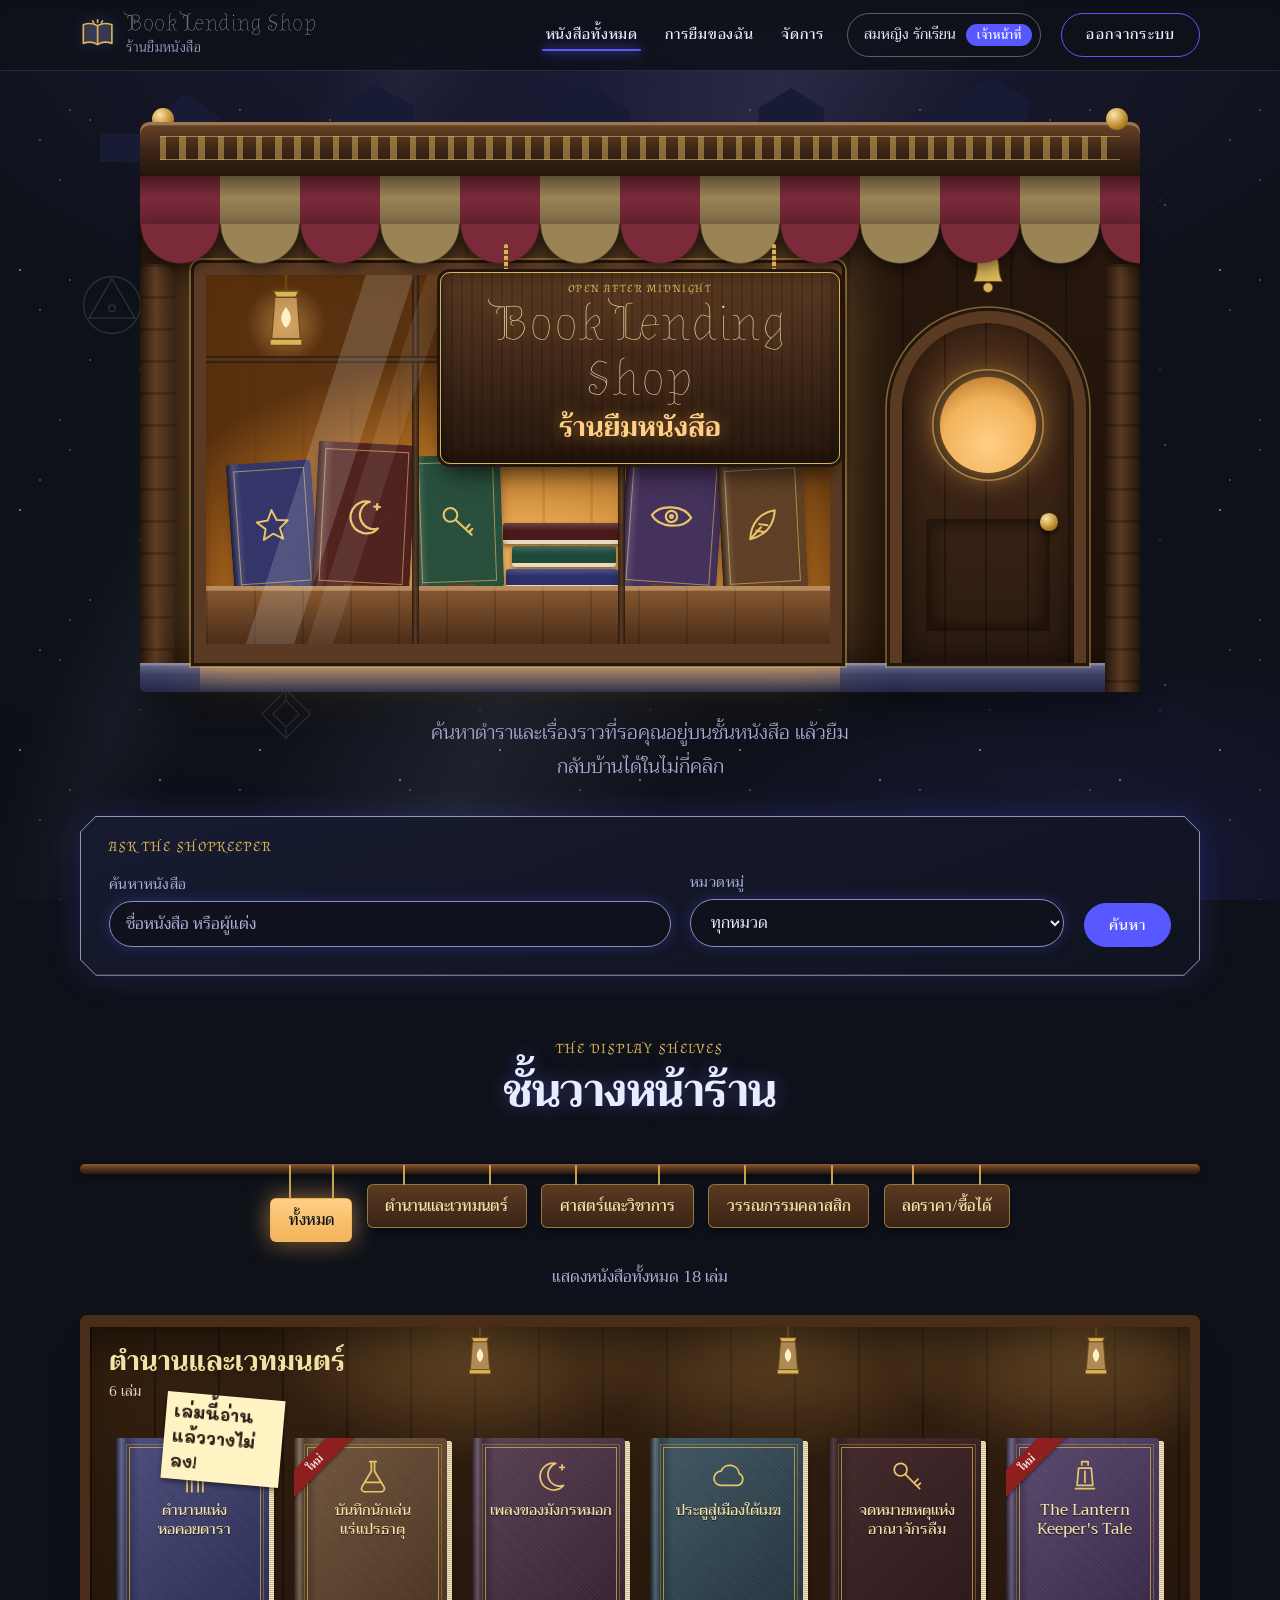
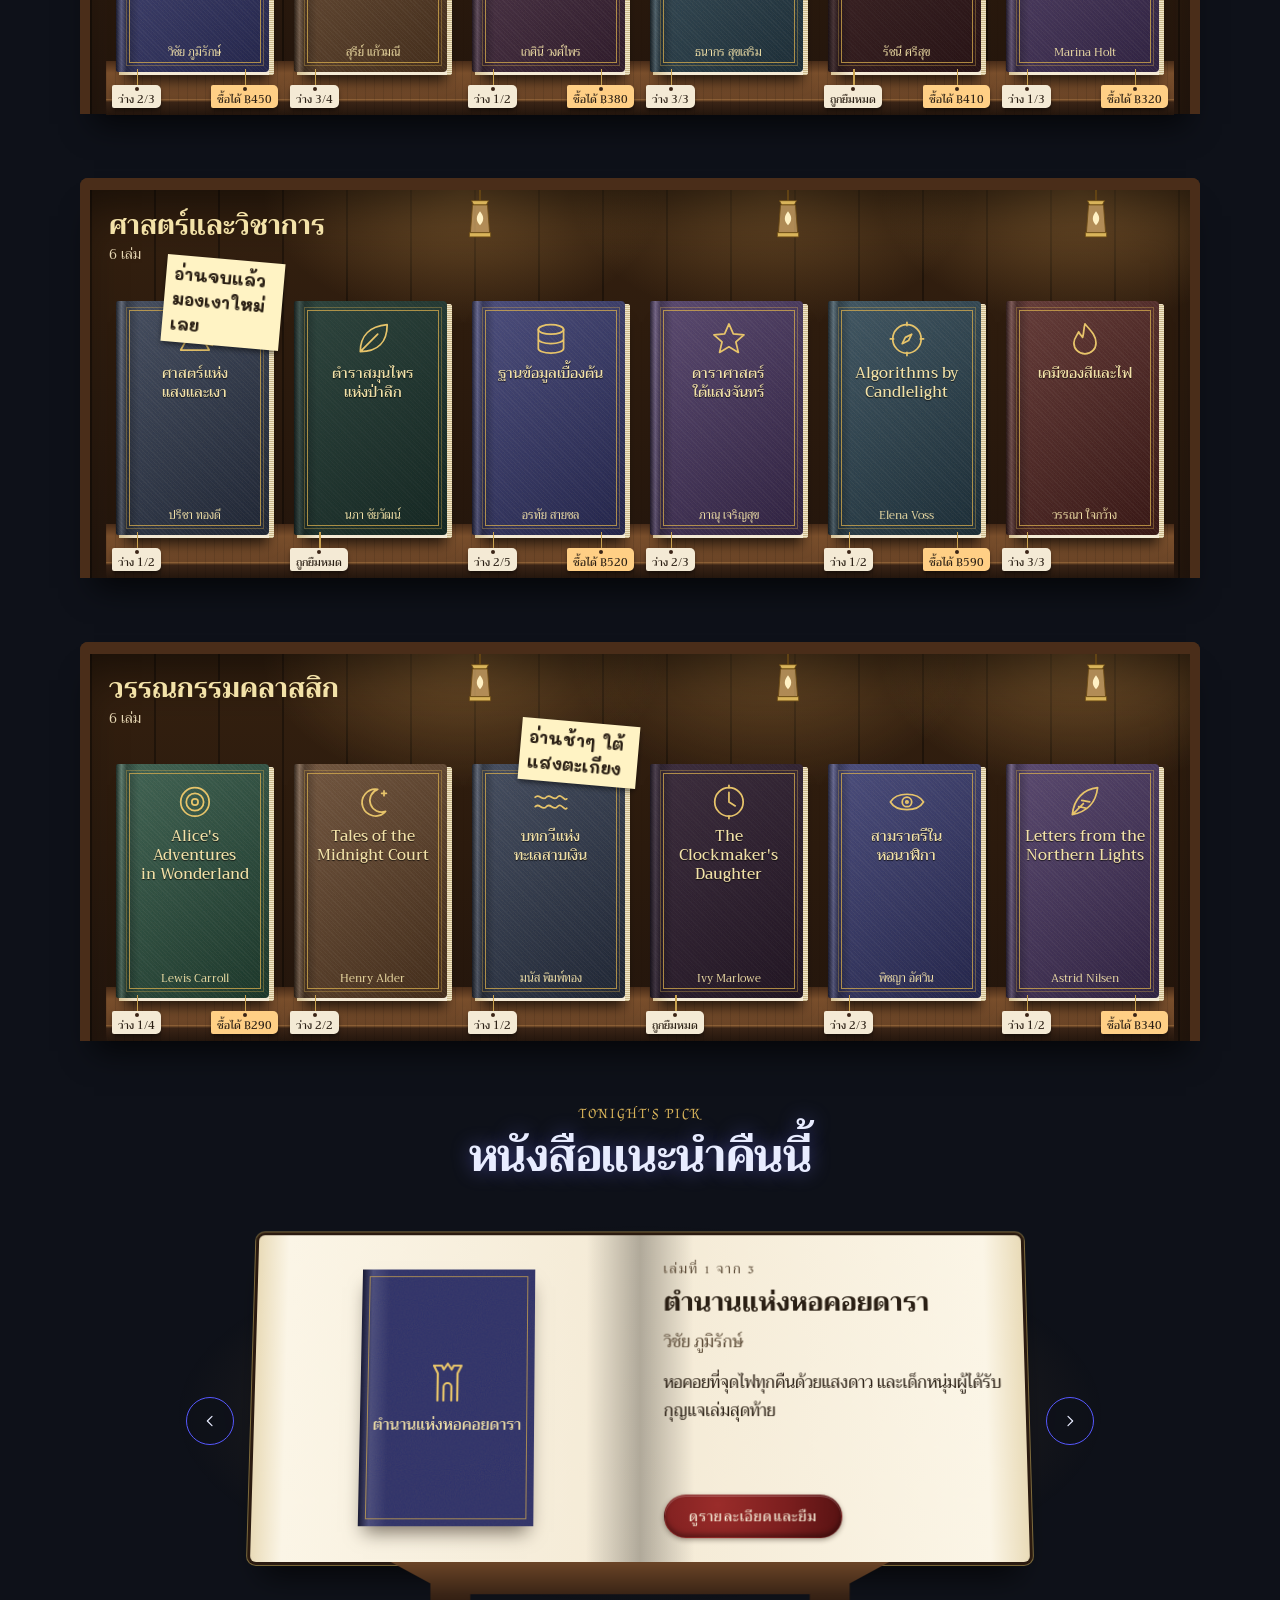
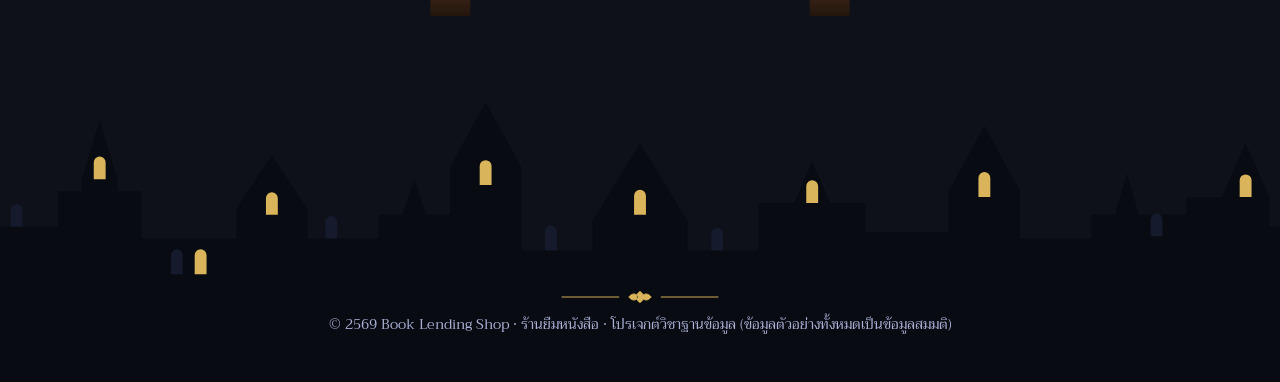
==== commit 25bfb8e2: "style: readable Thai handwriting font (Mali) instead of Charm" ====
--- a/prototype/index.html
+++ b/prototype/index.html
@@ -6,7 +6,7 @@
   <title>หนังสือทั้งหมด | Book Lending Shop</title>
   <link rel="preconnect" href="https://fonts.googleapis.com">
   <link rel="preconnect" href="https://fonts.gstatic.com" crossorigin>
-  <link href="https://fonts.googleapis.com/css2?family=Almendra+Display&amp;family=Almendra+SC&amp;family=Charm:wght@400;700&amp;family=IM+Fell+English+SC&amp;family=Special+Elite&amp;family=Trirong:wght@300;400;500;700&amp;display=swap" rel="stylesheet">
+  <link href="https://fonts.googleapis.com/css2?family=Almendra+Display&amp;family=Almendra+SC&amp;family=Mali:wght@400;600&amp;family=IM+Fell+English+SC&amp;family=Special+Elite&amp;family=Trirong:wght@300;400;500;700&amp;display=swap" rel="stylesheet">
   <link rel="stylesheet" href="../assets/css/style.css">
 </head>
 <body>
--- a/assets/css/style.css
+++ b/assets/css/style.css
@@ -29,7 +29,7 @@
   --f-display: "Almendra Display", "Almendra SC", serif; /* ชื่อร้านตัวใหญ่เท่านั้น (ตัวโปร่ง อ่านยากถ้าเล็ก) */
   --f-sc: "IM Fell English SC", "Trirong", serif;
   --f-paper: "Trirong", serif;
-  --f-hand: "Charm", "Trirong", cursive;
+  --f-hand: "Mali", "Trirong", cursive; /* ลายมือภาษาไทยที่อ่านง่าย (เดิม Charm ตัวเอียงอ่านยาก) */
   --f-type: "Special Elite", "Trirong", monospace;
   --grain: url("data:image/svg+xml,%3Csvg xmlns='http://www.w3.org/2000/svg' width='160' height='160'%3E%3Cfilter id='g'%3E%3CfeTurbulence type='fractalNoise' baseFrequency='.9' numOctaves='2' stitchTiles='stitch'/%3E%3CfeColorMatrix values='0 0 0 0 1 0 0 0 0 1 0 0 0 0 1 0 0 0 .6 0'/%3E%3C/filter%3E%3Crect width='160' height='160' filter='url(%23g)'/%3E%3C/svg%3E");
   --noise: url("data:image/svg+xml,%3Csvg xmlns='http://www.w3.org/2000/svg' width='120' height='120'%3E%3Cfilter id='n'%3E%3CfeTurbulence type='fractalNoise' baseFrequency='.8' numOctaves='2'/%3E%3CfeColorMatrix values='0 0 0 0 .35 0 0 0 0 .25 0 0 0 0 .1 0 0 0 .5 0'/%3E%3C/filter%3E%3Crect width='120' height='120' filter='url(%23n)' opacity='.3'/%3E%3C/svg%3E");
